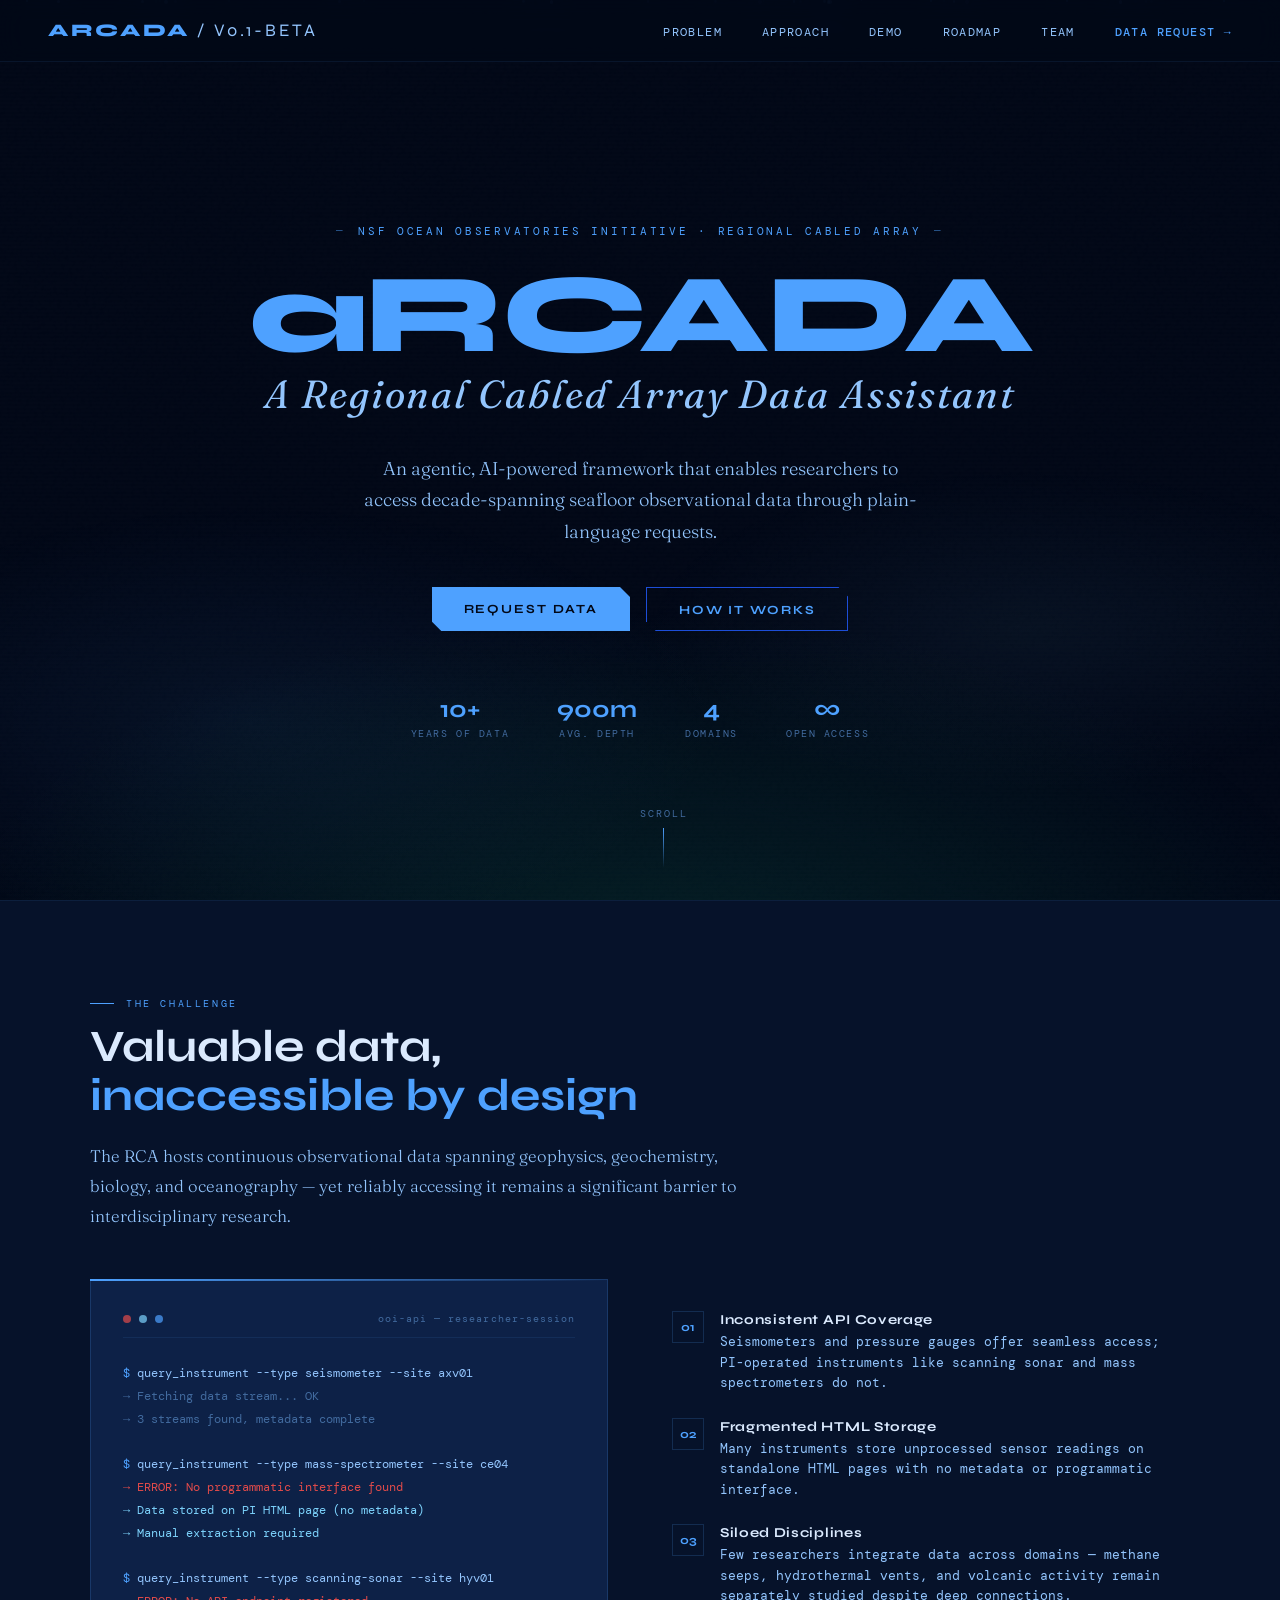
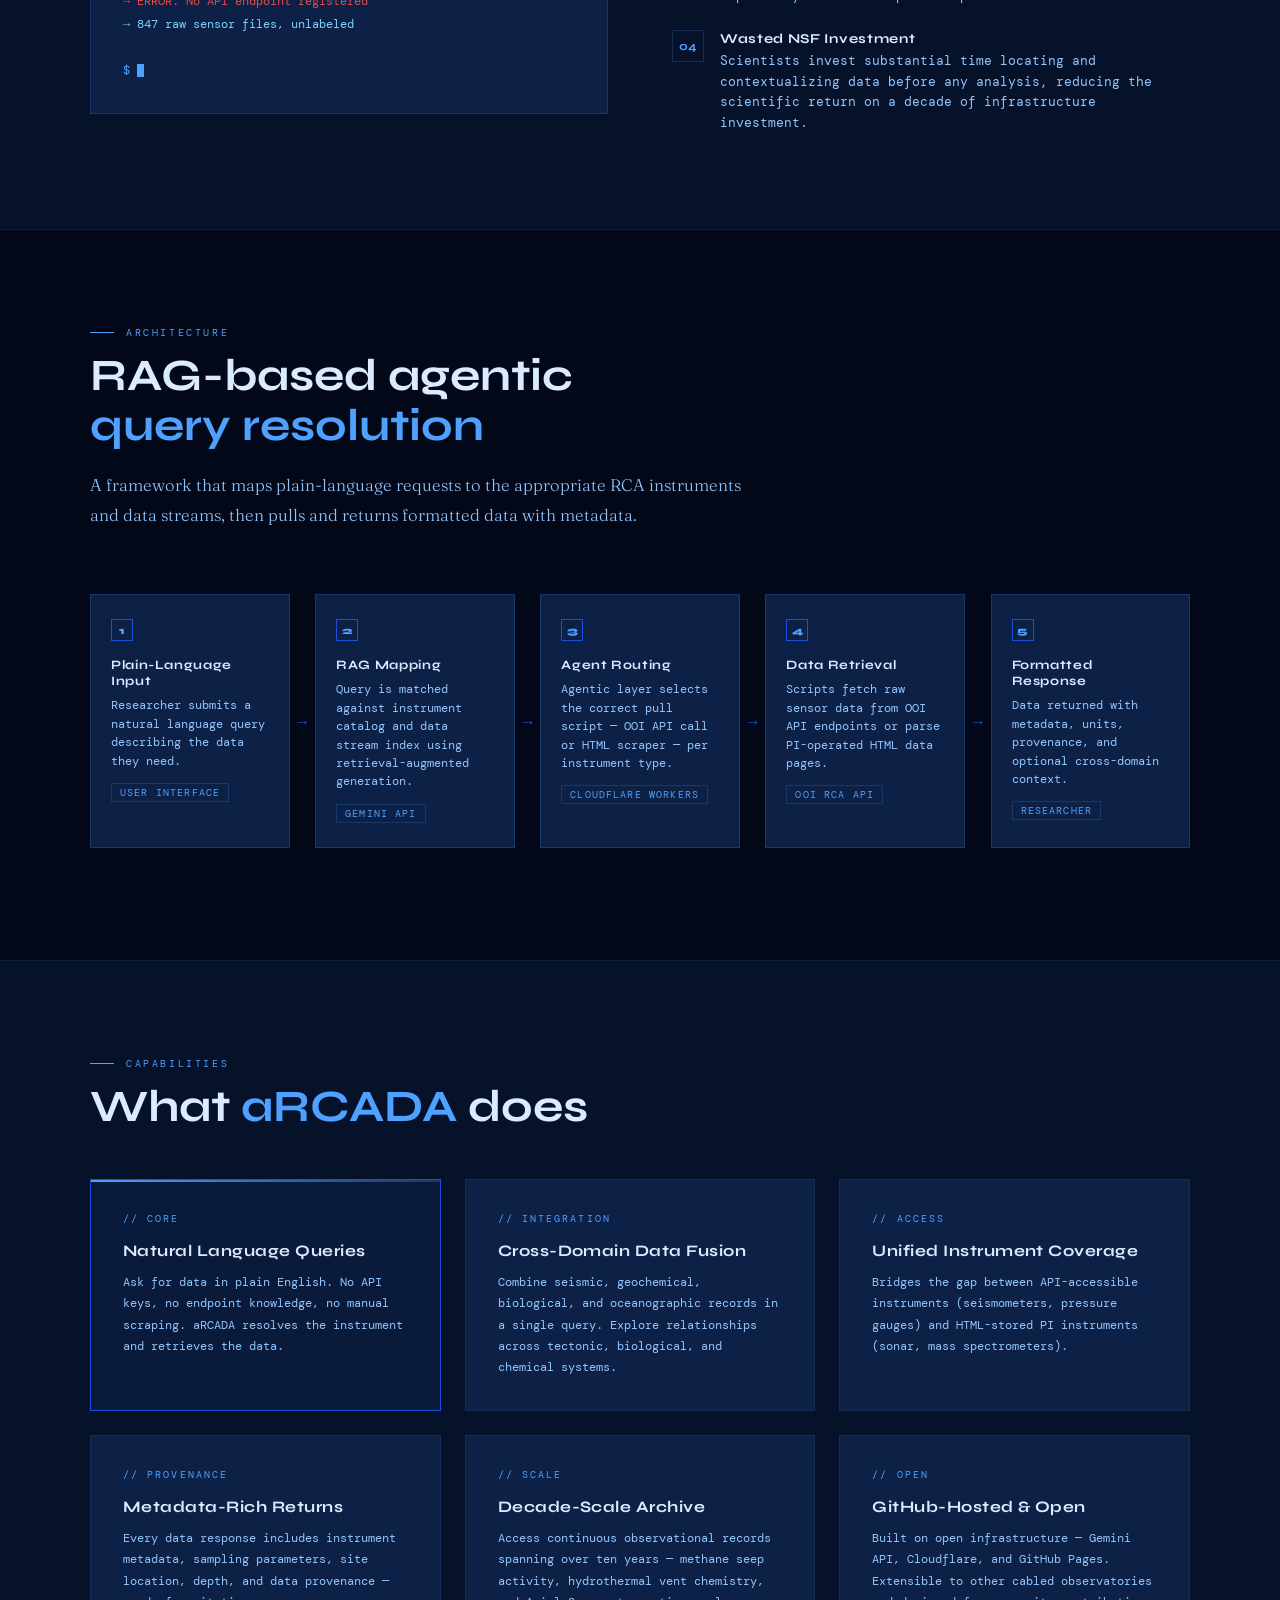
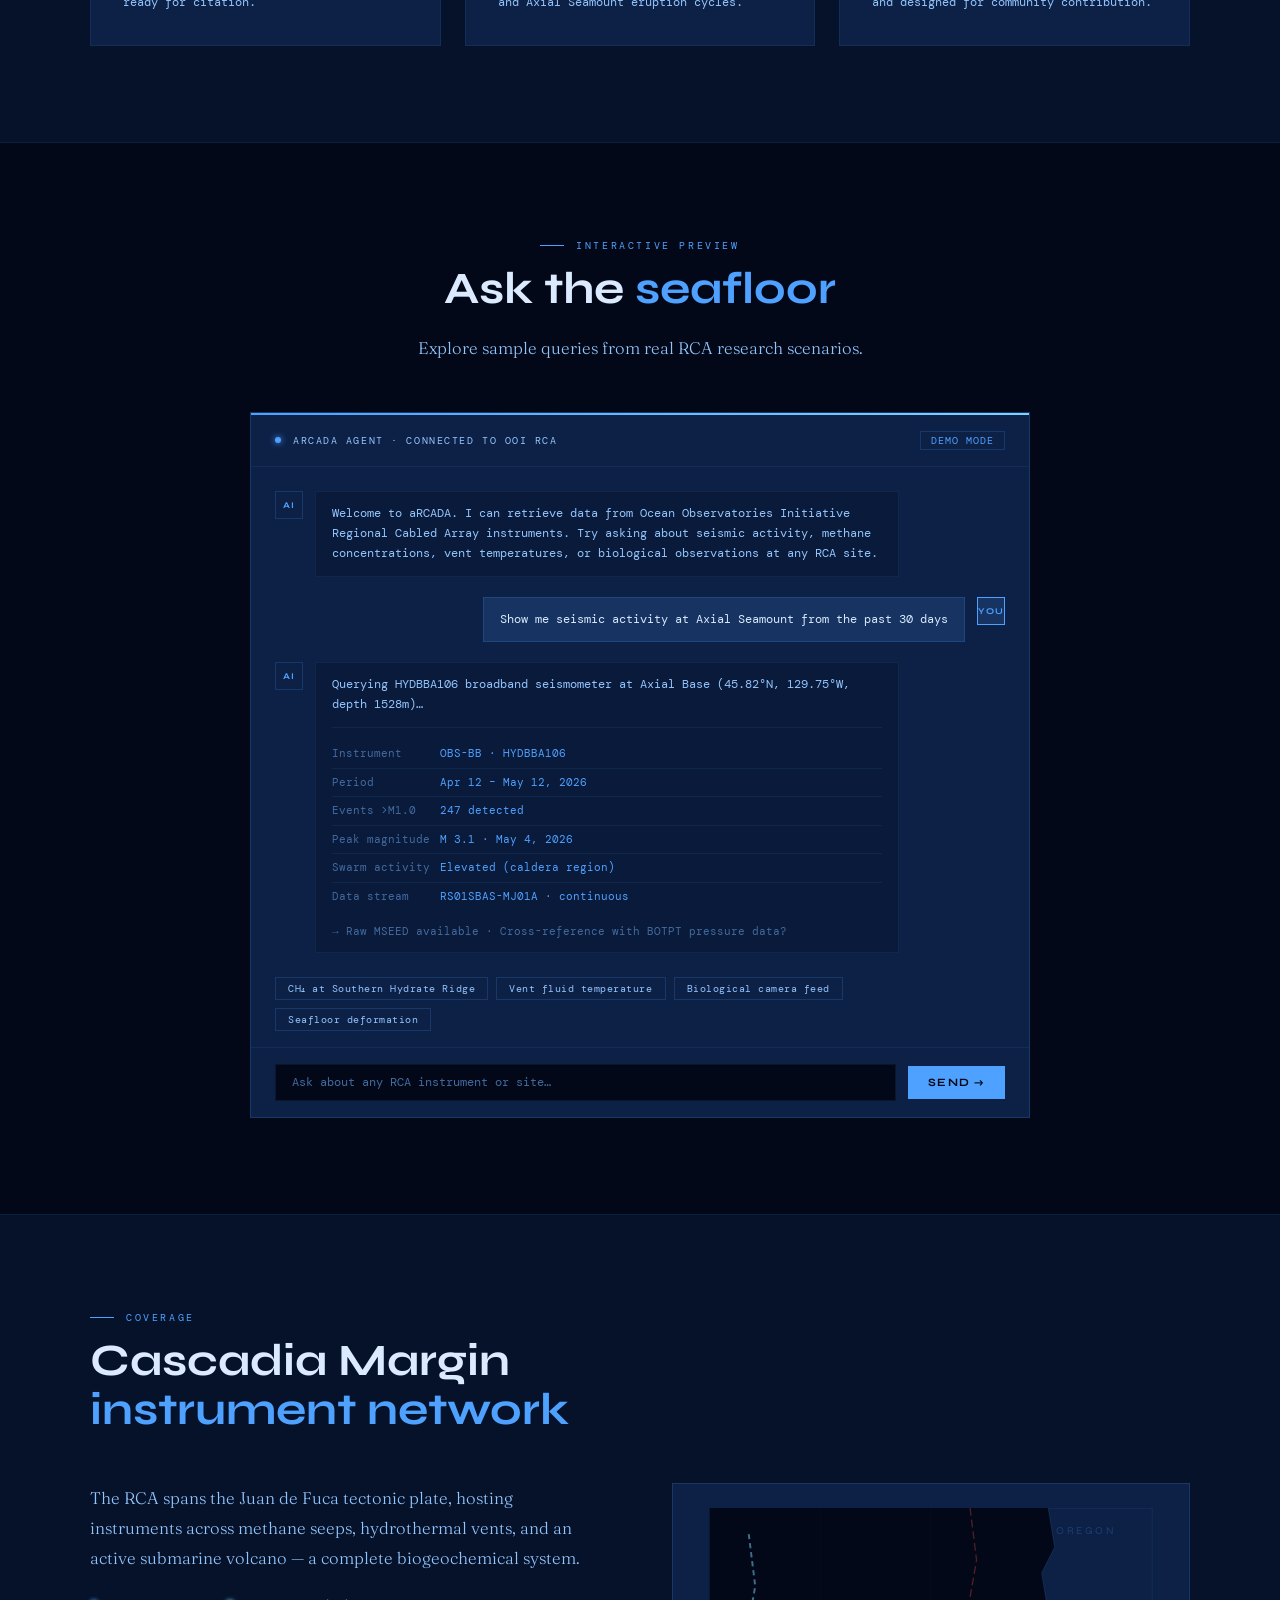
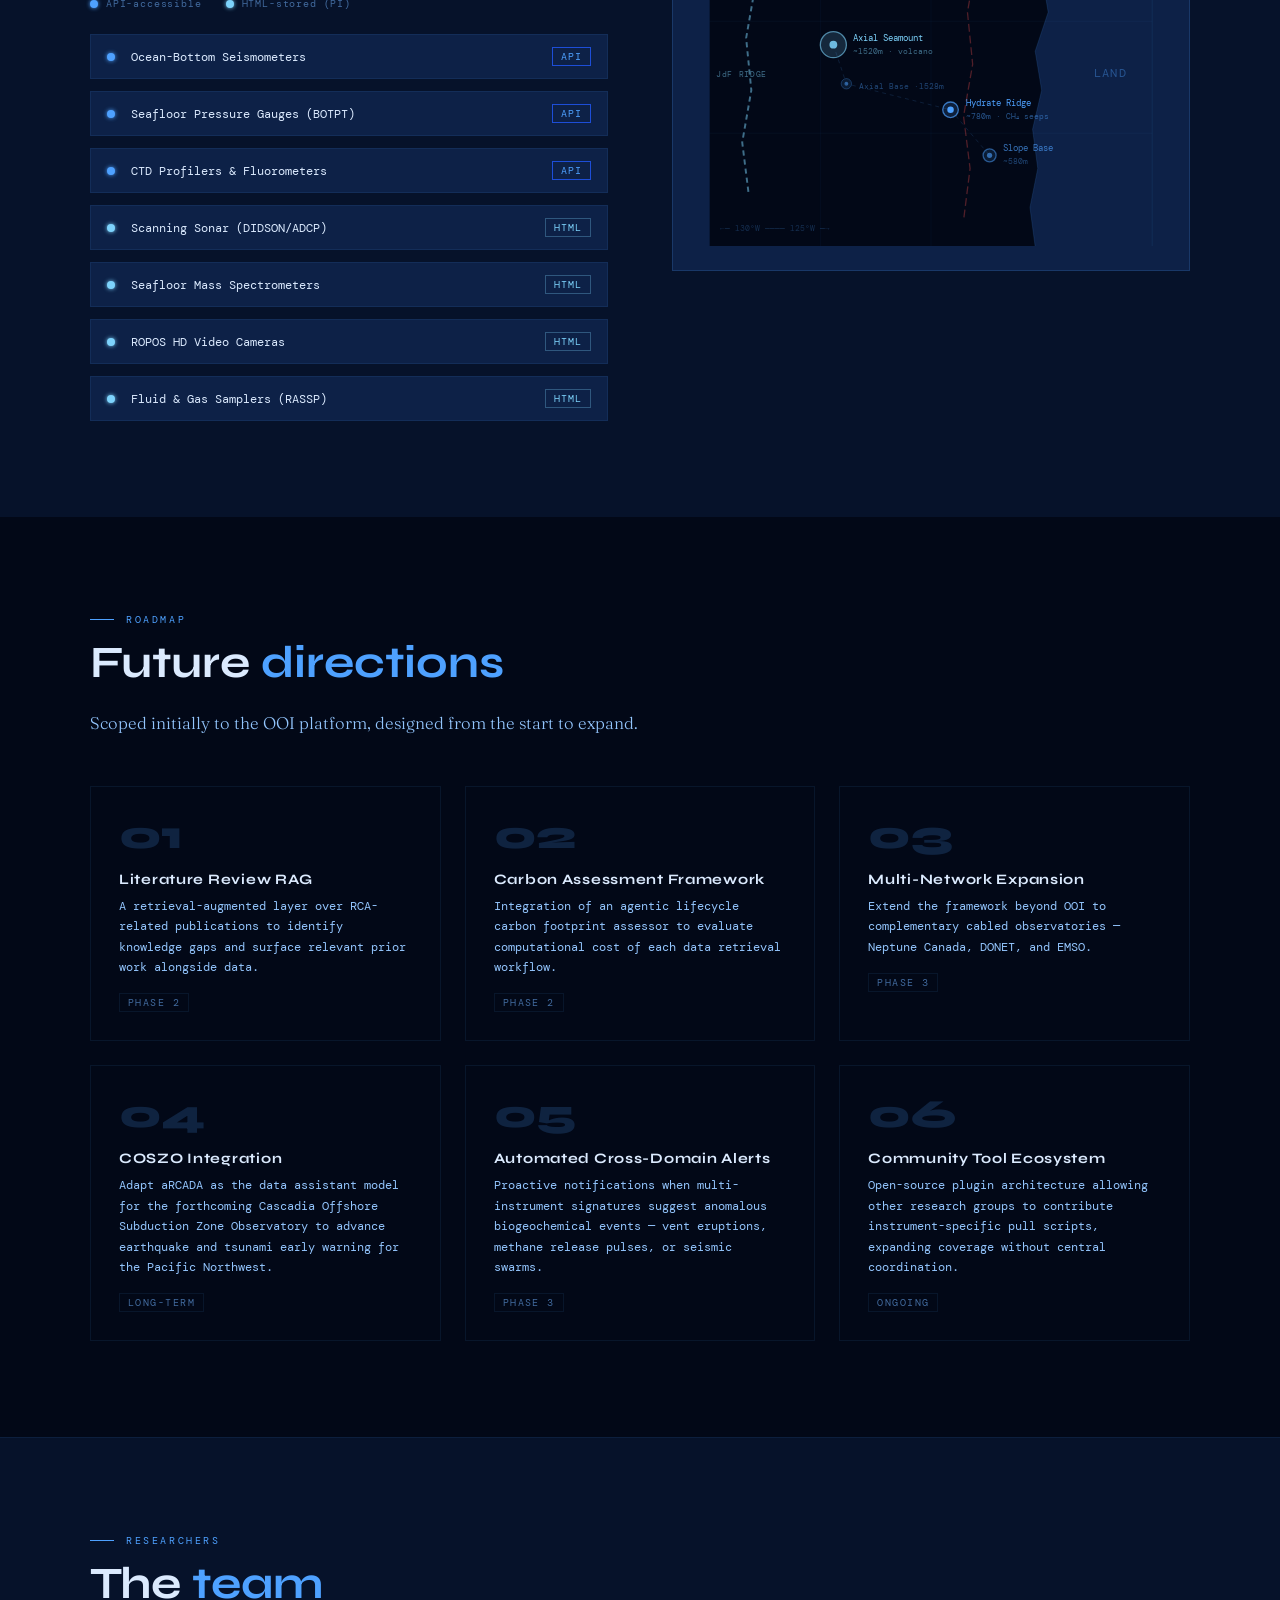
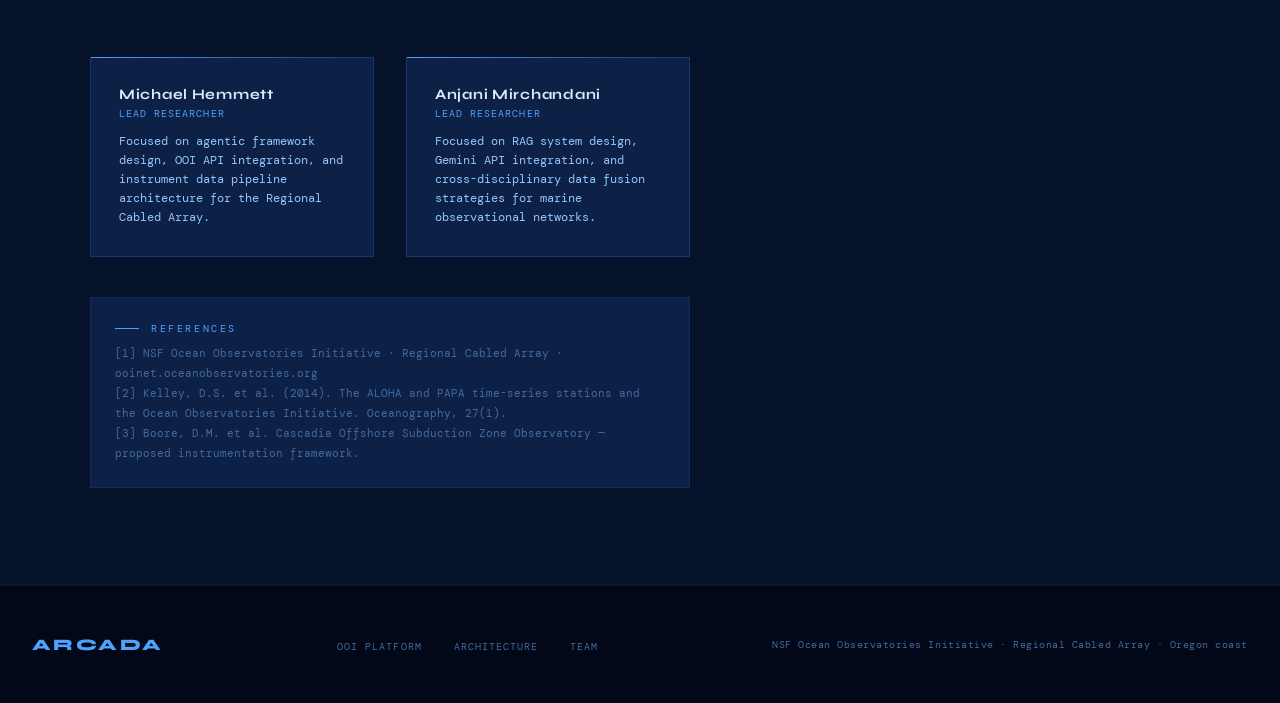
==== index.html @ 1492c6b1 "Move frontend files to repo root for GitHub Pages Co-Authored-By: Claude Sonnet 4.6 <noreply@anthrop" ====
<!DOCTYPE html>
<html lang="en">
<head>
<meta charset="UTF-8">
<meta name="viewport" content="width=device-width, initial-scale=1.0">
<title>aRCADA — Regional Cabled Array Data Assistant</title>
<link rel="preconnect" href="https://fonts.googleapis.com">
<link rel="preconnect" href="https://fonts.gstatic.com" crossorigin>
<link href="https://fonts.googleapis.com/css2?family=Syne:wght@400;700;800&family=DM+Mono:ital,wght@0,300;0,400;1,300&family=Fraunces:ital,opsz,wght@0,9..144,300;0,9..144,400;1,9..144,300&display=swap" rel="stylesheet">
<style>
  :root {
    --bg: #020817;
    --bg2: #06122a;
    --bg3: #0a1a3a;
    --surface: #0d2147;
    --surface2: #123061;
    --teal: #4ea1ff;
    --teal-dim: #1d4ed8;
    --teal-glow: rgba(78,161,255,0.14);
    --teal-glow2: rgba(78,161,255,0.07);
    --amber: #7dd3fc;
    --amber-dim: rgba(125,211,252,0.16);
    --text: #dbeafe;
    --text2: #93c5fd;
    --text3: #426b9f;
    --border: rgba(78,161,255,0.18);
    --border2: rgba(78,161,255,0.09);
    --red: #E24B4A;
  }

  *, *::before, *::after { box-sizing: border-box; margin: 0; padding: 0; }

  html { scroll-behavior: smooth; }

  body {
    background: var(--bg);
    color: var(--text);
    font-family: 'DM Mono', monospace;
    overflow-x: hidden;
    cursor: default;
  }

  /* ── NOISE OVERLAY ── */
  body::before {
    content: '';
    position: fixed;
    inset: 0;
    background-image: url("data:image/svg+xml,%3Csvg viewBox='0 0 256 256' xmlns='http://www.w3.org/2000/svg'%3E%3Cfilter id='noise'%3E%3CfeTurbulence type='fractalNoise' baseFrequency='0.9' numOctaves='4' stitchTiles='stitch'/%3E%3C/filter%3E%3Crect width='100%25' height='100%25' filter='url(%23noise)' opacity='0.04'/%3E%3C/svg%3E");
    pointer-events: none;
    z-index: 0;
    opacity: 0.4;
  }

  /* ── SCAN LINES ── */
  body::after {
    content: '';
    position: fixed;
    inset: 0;
    background: repeating-linear-gradient(
      0deg,
      transparent,
      transparent 2px,
      rgba(0,0,0,0.03) 2px,
      rgba(0,0,0,0.03) 4px
    );
    pointer-events: none;
    z-index: 0;
  }

  /* ── NAV ── */
  nav {
    position: fixed;
    top: 0; left: 0; right: 0;
    z-index: 100;
    padding: 1.25rem 3rem;
    display: flex;
    align-items: center;
    justify-content: space-between;
    border-bottom: 1px solid var(--border2);
    background: rgba(2,8,23,0.88);
    backdrop-filter: blur(12px);
  }

  .nav-logo {
    font-family: 'Syne', sans-serif;
    font-weight: 800;
    font-size: 1.1rem;
    letter-spacing: 0.15em;
    color: var(--teal);
    text-transform: uppercase;
  }

  .nav-logo span { color: var(--text2); font-weight: 400; }

  .nav-links {
    display: flex;
    gap: 2.5rem;
    list-style: none;
  }

  .nav-links a {
    font-size: 0.72rem;
    letter-spacing: 0.12em;
    text-transform: uppercase;
    color: var(--text2);
    text-decoration: none;
    transition: color 0.2s;
  }

  .nav-links a:hover { color: var(--teal); }

  /* ── HERO ── */
  .hero {
    position: relative;
    min-height: 100vh;
    display: flex;
    flex-direction: column;
    align-items: center;
    justify-content: center;
    padding: 8rem 2rem 4rem;
    text-align: center;
    overflow: hidden;
    z-index: 1;
  }

  .hero-depth {
    position: absolute;
    inset: 0;
    background: 
      radial-gradient(ellipse 80% 60% at 50% 110%, rgba(15,110,86,0.25) 0%, transparent 70%),
      radial-gradient(ellipse 60% 40% at 20% 80%, rgba(78,161,255,0.07) 0%, transparent 60%),
      radial-gradient(ellipse 50% 30% at 80% 70%, rgba(125,211,252,0.05) 0%, transparent 60%);
    pointer-events: none;
  }

  .depth-particles {
    position: absolute;
    inset: 0;
    pointer-events: none;
    overflow: hidden;
  }

  .particle {
    position: absolute;
    border-radius: 50%;
    background: var(--teal);
    opacity: 0;
    animation: drift linear infinite;
  }

  @keyframes drift {
    0% { opacity: 0; transform: translateY(100vh) scale(0); }
    10% { opacity: 0.6; }
    90% { opacity: 0.3; }
    100% { opacity: 0; transform: translateY(-20px) scale(1.5); }
  }

  .hero-eyebrow {
    font-size: 0.68rem;
    letter-spacing: 0.25em;
    text-transform: uppercase;
    color: var(--teal);
    margin-bottom: 1.5rem;
    animation: fadeUp 0.8s ease both;
  }

  .hero-eyebrow::before, .hero-eyebrow::after {
    content: '—';
    margin: 0 0.75rem;
    opacity: 0.5;
  }

  .hero-title {
    font-family: 'Syne', sans-serif;
    font-weight: 800;
    font-size: clamp(3.5rem, 9vw, 7rem);
    line-height: 0.95;
    letter-spacing: -0.02em;
    color: var(--text);
    margin-bottom: 1rem;
    animation: fadeUp 0.8s 0.1s ease both;
  }

  .hero-title .accent { color: var(--teal); }
  .hero-title .sub {
    display: block;
    font-size: 0.35em;
    font-weight: 400;
    font-family: 'Fraunces', serif;
    font-style: italic;
    color: var(--text2);
    letter-spacing: 0.05em;
    margin-top: 0.5rem;
  }

  .hero-desc {
    font-family: 'Fraunces', serif;
    font-weight: 300;
    font-size: 1.15rem;
    line-height: 1.7;
    color: var(--text2);
    max-width: 560px;
    margin: 1.5rem auto 2.5rem;
    animation: fadeUp 0.8s 0.2s ease both;
  }

  .hero-cta {
    display: flex;
    gap: 1rem;
    justify-content: center;
    flex-wrap: wrap;
    animation: fadeUp 0.8s 0.3s ease both;
  }

  .btn-primary {
    padding: 0.85rem 2rem;
    background: var(--teal);
    color: var(--bg);
    border: none;
    font-family: 'Syne', sans-serif;
    font-weight: 700;
    font-size: 0.78rem;
    letter-spacing: 0.15em;
    text-transform: uppercase;
    cursor: pointer;
    text-decoration: none;
    transition: all 0.2s;
    clip-path: polygon(0 0, calc(100% - 10px) 0, 100% 10px, 100% 100%, 10px 100%, 0 calc(100% - 10px));
  }

  .btn-primary:hover {
    background: #fff;
    transform: translateY(-2px);
    box-shadow: 0 8px 30px rgba(78,161,255,0.34);
  }

  .btn-secondary {
    padding: 0.85rem 2rem;
    background: transparent;
    color: var(--teal);
    border: 1px solid var(--teal-dim);
    font-family: 'Syne', sans-serif;
    font-weight: 700;
    font-size: 0.78rem;
    letter-spacing: 0.15em;
    text-transform: uppercase;
    cursor: pointer;
    text-decoration: none;
    transition: all 0.2s;
    clip-path: polygon(0 0, calc(100% - 10px) 0, 100% 10px, 100% 100%, 10px 100%, 0 calc(100% - 10px));
  }

  .btn-secondary:hover {
    background: var(--teal-glow);
    transform: translateY(-2px);
  }

  .hero-meta {
    margin-top: 4rem;
    display: flex;
    gap: 3rem;
    justify-content: center;
    flex-wrap: wrap;
    animation: fadeUp 0.8s 0.4s ease both;
  }

  .hero-meta-item {
    text-align: center;
  }

  .hero-meta-num {
    font-family: 'Syne', sans-serif;
    font-weight: 700;
    font-size: 1.5rem;
    color: var(--teal);
    display: block;
  }

  .hero-meta-label {
    font-size: 0.65rem;
    letter-spacing: 0.15em;
    text-transform: uppercase;
    color: var(--text3);
    display: block;
    margin-top: 0.2rem;
  }

  .hero-scroll {
    position: absolute;
    bottom: 2rem;
    left: 50%;
    transform: translateX(-50%);
    display: flex;
    flex-direction: column;
    align-items: center;
    gap: 0.5rem;
    animation: fadeUp 0.8s 0.6s ease both;
  }

  .hero-scroll span {
    font-size: 0.6rem;
    letter-spacing: 0.2em;
    text-transform: uppercase;
    color: var(--text3);
  }

  .scroll-line {
    width: 1px;
    height: 40px;
    background: linear-gradient(to bottom, var(--teal), transparent);
    animation: scrollPulse 2s ease-in-out infinite;
  }

  @keyframes scrollPulse {
    0%, 100% { opacity: 0.3; transform: scaleY(1); }
    50% { opacity: 1; transform: scaleY(1.1); }
  }

  /* ── SECTION BASE ── */
  section {
    position: relative;
    z-index: 1;
    padding: 6rem 2rem;
  }

  .container {
    max-width: 1100px;
    margin: 0 auto;
  }

  .section-label {
    font-size: 0.65rem;
    letter-spacing: 0.25em;
    text-transform: uppercase;
    color: var(--teal);
    margin-bottom: 0.75rem;
    display: flex;
    align-items: center;
    gap: 0.75rem;
  }

  .section-label::before {
    content: '';
    display: block;
    width: 24px;
    height: 1px;
    background: var(--teal);
  }

  .section-title {
    font-family: 'Syne', sans-serif;
    font-weight: 700;
    font-size: clamp(1.8rem, 4vw, 2.8rem);
    line-height: 1.1;
    color: var(--text);
    margin-bottom: 1.25rem;
  }

  .section-title .teal { color: var(--teal); }

  .section-body {
    font-family: 'Fraunces', serif;
    font-weight: 300;
    font-size: 1.05rem;
    line-height: 1.8;
    color: var(--text2);
    max-width: 680px;
  }

  /* ── PROBLEM SECTION ── */
  #problem {
    background: var(--bg2);
    border-top: 1px solid var(--border2);
    border-bottom: 1px solid var(--border2);
  }

  .problem-grid {
    display: grid;
    grid-template-columns: 1fr 1fr;
    gap: 4rem;
    align-items: start;
    margin-top: 3rem;
  }

  .problem-visual {
    position: relative;
    padding: 2rem;
    border: 1px solid var(--border);
    background: var(--surface);
  }

  .problem-visual::before {
    content: '';
    position: absolute;
    top: -1px; left: -1px; right: -1px;
    height: 2px;
    background: linear-gradient(90deg, var(--teal), transparent);
  }

  .terminal-header {
    display: flex;
    align-items: center;
    gap: 0.5rem;
    margin-bottom: 1.5rem;
    padding-bottom: 0.75rem;
    border-bottom: 1px solid var(--border2);
  }

  .term-dot {
    width: 8px; height: 8px;
    border-radius: 50%;
  }

  .term-dot:nth-child(1) { background: var(--red); opacity: 0.7; }
  .term-dot:nth-child(2) { background: var(--amber); opacity: 0.7; }
  .term-dot:nth-child(3) { background: var(--teal); opacity: 0.7; }

  .terminal-label {
    font-size: 0.65rem;
    letter-spacing: 0.1em;
    color: var(--text3);
    margin-left: auto;
  }

  .terminal-line {
    font-size: 0.75rem;
    line-height: 1.9;
    color: var(--text2);
  }

  .terminal-line .cmd { color: var(--teal); }
  .terminal-line .err { color: var(--red); }
  .terminal-line .warn { color: var(--amber); }
  .terminal-line .dim { color: var(--text3); }
  .terminal-line .cursor {
    display: inline-block;
    width: 7px; height: 13px;
    background: var(--teal);
    vertical-align: middle;
    animation: blink 1s step-end infinite;
  }

  @keyframes blink { 0%, 100% { opacity: 1; } 50% { opacity: 0; } }

  .problem-points {
    display: flex;
    flex-direction: column;
    gap: 1.5rem;
    margin-top: 2rem;
  }

  .problem-point {
    display: flex;
    gap: 1rem;
    align-items: flex-start;
  }

  .pp-icon {
    width: 32px; height: 32px;
    border: 1px solid var(--border);
    display: flex;
    align-items: center;
    justify-content: center;
    flex-shrink: 0;
    font-size: 0.75rem;
    color: var(--teal);
    font-family: 'Syne', sans-serif;
    font-weight: 700;
  }

  .pp-text strong {
    display: block;
    font-family: 'Syne', sans-serif;
    font-weight: 700;
    font-size: 0.85rem;
    color: var(--text);
    margin-bottom: 0.25rem;
    letter-spacing: 0.05em;
  }

  .pp-text p {
    font-size: 0.8rem;
    color: var(--text2);
    line-height: 1.6;
  }

  /* ── APPROACH SECTION ── */
  #approach {
    padding: 6rem 2rem;
  }

  .approach-header {
    max-width: 680px;
    margin-bottom: 4rem;
  }

  .flow-diagram {
    display: flex;
    align-items: stretch;
    gap: 0;
    overflow-x: auto;
    padding-bottom: 1rem;
  }

  .flow-step {
    flex: 1;
    min-width: 160px;
    background: var(--surface);
    border: 1px solid var(--border);
    padding: 1.5rem 1.25rem;
    position: relative;
    transition: all 0.3s;
  }

  .flow-step:hover {
    background: var(--surface2);
    border-color: var(--teal);
    transform: translateY(-3px);
  }

  .flow-step:hover .flow-num { color: var(--bg); background: var(--teal); }

  .flow-arrow {
    display: flex;
    align-items: center;
    padding: 0 0.5rem;
    color: var(--teal-dim);
    font-size: 1rem;
    flex-shrink: 0;
  }

  .flow-num {
    font-family: 'Syne', sans-serif;
    font-weight: 800;
    font-size: 0.65rem;
    color: var(--teal);
    border: 1px solid var(--teal-dim);
    width: 22px; height: 22px;
    display: flex;
    align-items: center;
    justify-content: center;
    margin-bottom: 1rem;
    transition: all 0.3s;
    letter-spacing: 0;
  }

  .flow-title {
    font-family: 'Syne', sans-serif;
    font-weight: 700;
    font-size: 0.8rem;
    color: var(--text);
    margin-bottom: 0.5rem;
    letter-spacing: 0.05em;
  }

  .flow-desc {
    font-size: 0.72rem;
    color: var(--text2);
    line-height: 1.6;
  }

  .flow-tag {
    display: inline-block;
    margin-top: 0.75rem;
    font-size: 0.6rem;
    letter-spacing: 0.12em;
    text-transform: uppercase;
    color: var(--teal);
    border: 1px solid var(--border);
    padding: 2px 8px;
  }

  /* ── FEATURES ── */
  #features {
    background: var(--bg2);
    border-top: 1px solid var(--border2);
    border-bottom: 1px solid var(--border2);
  }

  .features-grid {
    display: grid;
    grid-template-columns: repeat(3, 1fr);
    gap: 1.5rem;
    margin-top: 3rem;
  }

  .feature-card {
    padding: 2rem;
    border: 1px solid var(--border2);
    background: var(--surface);
    position: relative;
    transition: all 0.3s;
    overflow: hidden;
  }

  .feature-card::after {
    content: '';
    position: absolute;
    inset: 0;
    background: var(--teal-glow2);
    opacity: 0;
    transition: opacity 0.3s;
  }

  .feature-card:hover {
    border-color: var(--border);
    transform: translateY(-2px);
  }

  .feature-card:hover::after { opacity: 1; }

  .feature-card.highlight {
    border-color: var(--teal-dim);
    background: var(--bg3);
  }

  .feature-card.highlight::before {
    content: '';
    position: absolute;
    top: 0; left: 0; right: 0;
    height: 2px;
    background: linear-gradient(90deg, var(--teal), rgba(78,161,255,0.22));
  }

  .feature-icon {
    font-size: 0.65rem;
    letter-spacing: 0.2em;
    text-transform: uppercase;
    color: var(--teal);
    margin-bottom: 1rem;
    font-family: 'DM Mono', monospace;
  }

  .feature-title {
    font-family: 'Syne', sans-serif;
    font-weight: 700;
    font-size: 1rem;
    color: var(--text);
    margin-bottom: 0.75rem;
    letter-spacing: 0.03em;
  }

  .feature-desc {
    font-size: 0.78rem;
    color: var(--text2);
    line-height: 1.7;
  }

  /* ── DEMO / QUERY SECTION ── */
  #demo {
    padding: 6rem 2rem;
  }

  .demo-header {
    text-align: center;
    max-width: 600px;
    margin: 0 auto 3rem;
  }

  .query-interface {
    max-width: 780px;
    margin: 0 auto;
    background: var(--surface);
    border: 1px solid var(--border);
    overflow: hidden;
  }

  .query-interface::before {
    content: '';
    display: block;
    height: 2px;
    background: linear-gradient(90deg, var(--teal), var(--amber), var(--teal));
    background-size: 200% 100%;
    animation: shimmer 3s linear infinite;
  }

  @keyframes shimmer {
    0% { background-position: 0% 0%; }
    100% { background-position: 200% 0%; }
  }

  .query-top {
    padding: 1rem 1.5rem;
    border-bottom: 1px solid var(--border2);
    display: flex;
    align-items: center;
    gap: 0.75rem;
  }

  .query-status {
    width: 6px; height: 6px;
    border-radius: 50%;
    background: var(--teal);
    box-shadow: 0 0 6px var(--teal);
    animation: pulse 2s ease-in-out infinite;
  }

  @keyframes pulse {
    0%, 100% { opacity: 1; }
    50% { opacity: 0.4; }
  }

  .query-status-text {
    font-size: 0.65rem;
    letter-spacing: 0.15em;
    text-transform: uppercase;
    color: var(--text2);
    flex: 1;
  }

  .query-badge {
    font-size: 0.6rem;
    letter-spacing: 0.1em;
    text-transform: uppercase;
    color: var(--teal);
    border: 1px solid var(--border);
    padding: 2px 10px;
  }

  .chat-area {
    padding: 1.5rem;
    display: flex;
    flex-direction: column;
    gap: 1.25rem;
    min-height: 280px;
  }

  .chat-msg {
    display: flex;
    gap: 0.75rem;
    align-items: flex-start;
    animation: fadeUp 0.4s ease both;
  }

  .chat-msg.user { flex-direction: row-reverse; }

  .chat-avatar {
    width: 28px; height: 28px;
    border: 1px solid var(--border);
    display: flex;
    align-items: center;
    justify-content: center;
    font-size: 0.55rem;
    letter-spacing: 0.1em;
    text-transform: uppercase;
    color: var(--teal);
    flex-shrink: 0;
    font-family: 'Syne', sans-serif;
    font-weight: 700;
  }

  .chat-msg.user .chat-avatar {
    background: var(--teal-glow);
    border-color: var(--teal);
    color: var(--teal);
  }

  .chat-bubble {
    background: var(--bg3);
    border: 1px solid var(--border2);
    padding: 0.75rem 1rem;
    font-size: 0.78rem;
    line-height: 1.6;
    color: var(--text2);
    max-width: 80%;
  }

  .chat-msg.user .chat-bubble {
    background: var(--teal-glow);
    border-color: var(--border);
    color: var(--text);
  }

  .chat-bubble .data-row {
    display: flex;
    align-items: center;
    gap: 0.5rem;
    padding: 0.3rem 0;
    border-bottom: 1px solid var(--border2);
    font-size: 0.7rem;
  }

  .chat-bubble .data-row:last-child { border-bottom: none; }
  .chat-bubble .data-key { color: var(--text3); min-width: 100px; }
  .chat-bubble .data-val { color: var(--teal); }

  .query-input-area {
    padding: 1rem 1.5rem;
    border-top: 1px solid var(--border2);
    display: flex;
    gap: 0.75rem;
    align-items: center;
  }

  .query-examples {
    display: flex;
    gap: 0.5rem;
    flex-wrap: wrap;
    padding: 0 1.5rem 1rem;
  }

  .query-chip {
    font-size: 0.65rem;
    padding: 4px 12px;
    border: 1px solid var(--border);
    color: var(--text2);
    cursor: pointer;
    transition: all 0.2s;
    letter-spacing: 0.05em;
    background: transparent;
    font-family: 'DM Mono', monospace;
  }

  .query-chip:hover {
    border-color: var(--teal);
    color: var(--teal);
    background: var(--teal-glow2);
  }

  .query-input {
    flex: 1;
    background: var(--bg);
    border: 1px solid var(--border2);
    padding: 0.6rem 1rem;
    color: var(--text);
    font-family: 'DM Mono', monospace;
    font-size: 0.78rem;
    outline: none;
    transition: border-color 0.2s;
  }

  .query-input:focus { border-color: var(--teal); }
  .query-input::placeholder { color: var(--text3); }

  .query-send {
    background: var(--teal);
    color: var(--bg);
    border: none;
    padding: 0.6rem 1.25rem;
    font-family: 'Syne', sans-serif;
    font-weight: 700;
    font-size: 0.7rem;
    letter-spacing: 0.1em;
    text-transform: uppercase;
    cursor: pointer;
    transition: all 0.2s;
  }

  .query-send:hover { background: #fff; }

  /* ── SCOPE ── */
  #scope {
    background: var(--bg2);
    border-top: 1px solid var(--border2);
  }

  .scope-split {
    display: grid;
    grid-template-columns: 1fr 1fr;
    gap: 4rem;
    margin-top: 3rem;
    align-items: start;
  }

  .scope-map {
    background: var(--surface);
    border: 1px solid var(--border);
    padding: 1.5rem;
    aspect-ratio: 4/3;
    display: flex;
    align-items: center;
    justify-content: center;
    position: relative;
    overflow: hidden;
  }

  .scope-map svg {
    width: 100%;
    height: 100%;
  }

  .instrument-list {
    display: flex;
    flex-direction: column;
    gap: 0.75rem;
    margin-top: 1.5rem;
  }

  .instrument-item {
    display: flex;
    align-items: center;
    gap: 1rem;
    padding: 0.75rem 1rem;
    border: 1px solid var(--border2);
    background: var(--surface);
    transition: all 0.2s;
  }

  .instrument-item:hover {
    border-color: var(--border);
    background: var(--surface2);
  }

  .inst-dot {
    width: 8px; height: 8px;
    border-radius: 50%;
    flex-shrink: 0;
  }

  .inst-dot.api { background: var(--teal); box-shadow: 0 0 4px var(--teal); }
  .inst-dot.html { background: var(--amber); box-shadow: 0 0 4px var(--amber); }
  .inst-dot.both { background: var(--text3); }

  .inst-name {
    font-size: 0.75rem;
    color: var(--text);
    font-family: 'DM Mono', monospace;
    flex: 1;
  }

  .inst-tag {
    font-size: 0.6rem;
    letter-spacing: 0.1em;
    text-transform: uppercase;
    padding: 2px 8px;
    border: 1px solid var(--border2);
    color: var(--text3);
  }

  .inst-tag.api { color: var(--teal); border-color: var(--teal-dim); }
  .inst-tag.html { color: var(--amber); border-color: rgba(125,211,252,0.3); }

  .legend {
    display: flex;
    gap: 1.5rem;
    margin-top: 1rem;
    flex-wrap: wrap;
  }

  .legend-item {
    display: flex;
    align-items: center;
    gap: 0.5rem;
    font-size: 0.65rem;
    color: var(--text3);
    letter-spacing: 0.08em;
  }

  /* ── FUTURE ── */
  #future {
    padding: 6rem 2rem;
  }

  .future-grid {
    display: grid;
    grid-template-columns: repeat(3, 1fr);
    gap: 1.5rem;
    margin-top: 3rem;
  }

  .future-card {
    padding: 1.75rem;
    border: 1px solid var(--border2);
    position: relative;
    transition: all 0.3s;
  }

  .future-card:hover {
    border-color: var(--border);
    background: var(--surface);
    transform: translateY(-2px);
  }

  .future-num {
    font-family: 'Syne', sans-serif;
    font-weight: 800;
    font-size: 2.5rem;
    color: var(--border);
    line-height: 1;
    margin-bottom: 1rem;
    letter-spacing: -0.02em;
    transition: color 0.3s;
  }

  .future-card:hover .future-num { color: var(--teal-dim); }

  .future-title {
    font-family: 'Syne', sans-serif;
    font-weight: 700;
    font-size: 0.9rem;
    color: var(--text);
    margin-bottom: 0.5rem;
    letter-spacing: 0.05em;
  }

  .future-desc {
    font-size: 0.75rem;
    color: var(--text2);
    line-height: 1.7;
  }

  .future-phase {
    display: inline-block;
    margin-top: 1rem;
    font-size: 0.6rem;
    letter-spacing: 0.15em;
    text-transform: uppercase;
    color: var(--text3);
    border: 1px solid var(--border2);
    padding: 2px 8px;
  }

  /* ── TEAM ── */
  #team {
    background: var(--bg2);
    border-top: 1px solid var(--border2);
    border-bottom: 1px solid var(--border2);
  }

  .team-grid {
    display: grid;
    grid-template-columns: 1fr 1fr;
    gap: 2rem;
    margin-top: 3rem;
    max-width: 600px;
  }

  .team-card {
    padding: 1.75rem;
    border: 1px solid var(--border);
    background: var(--surface);
    position: relative;
  }

  .team-card::before {
    content: '';
    position: absolute;
    top: -1px; left: 0; right: 0;
    height: 1px;
    background: linear-gradient(90deg, var(--teal), transparent);
  }

  .team-name {
    font-family: 'Syne', sans-serif;
    font-weight: 700;
    font-size: 0.9rem;
    color: var(--text);
    margin-bottom: 0.25rem;
    letter-spacing: 0.05em;
  }

  .team-role {
    font-size: 0.65rem;
    letter-spacing: 0.1em;
    text-transform: uppercase;
    color: var(--teal);
    margin-bottom: 0.75rem;
  }

  .team-bio {
    font-size: 0.75rem;
    color: var(--text2);
    line-height: 1.6;
  }

  /* ── FOOTER ── */
  footer {
    position: relative;
    z-index: 1;
    padding: 3rem 2rem;
    border-top: 1px solid var(--border2);
    display: flex;
    align-items: center;
    justify-content: space-between;
    flex-wrap: gap;
  }

  .footer-logo {
    font-family: 'Syne', sans-serif;
    font-weight: 800;
    font-size: 1rem;
    letter-spacing: 0.15em;
    color: var(--teal);
    text-transform: uppercase;
  }

  .footer-links {
    display: flex;
    gap: 2rem;
    list-style: none;
  }

  .footer-links a {
    font-size: 0.65rem;
    letter-spacing: 0.1em;
    text-transform: uppercase;
    color: var(--text3);
    text-decoration: none;
    transition: color 0.2s;
  }

  .footer-links a:hover { color: var(--teal); }

  .footer-note {
    font-size: 0.65rem;
    color: var(--text3);
    letter-spacing: 0.05em;
  }

  /* ── UTILS ── */
  @keyframes fadeUp {
    from { opacity: 0; transform: translateY(20px); }
    to   { opacity: 1; transform: translateY(0); }
  }

  .divider {
    height: 1px;
    background: linear-gradient(90deg, transparent, var(--border), transparent);
    margin: 0;
  }

  /* ── RESPONSIVE ── */
  @media (max-width: 768px) {
    nav { padding: 1rem 1.5rem; }
    .nav-links { display: none; }
    .problem-grid, .scope-split, .features-grid, .future-grid, .team-grid {
      grid-template-columns: 1fr;
    }
    .flow-diagram { flex-direction: column; }
    .flow-arrow { transform: rotate(90deg); }
    footer { flex-direction: column; gap: 1.5rem; text-align: center; }
  }
</style>
</head>
<body>

<!-- PARTICLES -->
<div class="depth-particles" id="particles"></div>

<!-- NAV -->
<nav>
  <div class="nav-logo">aRCADA <span>/ v0.1-beta</span></div>
  <ul class="nav-links">
    <li><a href="#problem">Problem</a></li>
    <li><a href="#approach">Approach</a></li>
    <li><a href="#demo">Demo</a></li>
    <li><a href="#future">Roadmap</a></li>
    <li><a href="#team">Team</a></li>
    <li><a href="chat/index.html" style="color:var(--teal);font-weight:500;">Data Request →</a></li>
  </ul>
</nav>

<!-- HERO -->
<section class="hero" id="home">
  <div class="hero-depth"></div>

  <div class="hero-eyebrow">NSF Ocean Observatories Initiative · Regional Cabled Array</div>

  <h1 class="hero-title">
    <span class="accent">aRCADA</span>
    <span class="sub">A Regional Cabled Array Data Assistant</span>
  </h1>

  <p class="hero-desc">
    An agentic, AI-powered framework that enables researchers to access
    decade-spanning seafloor observational data through plain-language requests.
  </p>

  <div class="hero-cta">
    <a href="chat/index.html" class="btn-primary">Request Data</a>
    <a href="#approach" class="btn-secondary">How It Works</a>
  </div>

  <div class="hero-meta">
    <div class="hero-meta-item">
      <span class="hero-meta-num">10+</span>
      <span class="hero-meta-label">Years of Data</span>
    </div>
    <div class="hero-meta-item">
      <span class="hero-meta-num">900m</span>
      <span class="hero-meta-label">Avg. Depth</span>
    </div>
    <div class="hero-meta-item">
      <span class="hero-meta-num">4</span>
      <span class="hero-meta-label">Domains</span>
    </div>
    <div class="hero-meta-item">
      <span class="hero-meta-num">∞</span>
      <span class="hero-meta-label">Open Access</span>
    </div>
  </div>

  <div class="hero-scroll">
    <span>Scroll</span>
    <div class="scroll-line"></div>
  </div>
</section>

<!-- PROBLEM -->
<section id="problem">
  <div class="container">
    <div class="section-label">The Challenge</div>
    <h2 class="section-title">Valuable data,<br><span class="teal">inaccessible by design</span></h2>
    <p class="section-body">The RCA hosts continuous observational data spanning geophysics, geochemistry, biology, and oceanography — yet reliably accessing it remains a significant barrier to interdisciplinary research.</p>

    <div class="problem-grid">
      <div class="problem-visual">
        <div class="terminal-header">
          <div class="term-dot"></div>
          <div class="term-dot"></div>
          <div class="term-dot"></div>
          <span class="terminal-label">ooi-api — researcher-session</span>
        </div>
        <div class="terminal-line"><span class="cmd">$</span> query_instrument --type seismometer --site axv01</div>
        <div class="terminal-line"><span class="dim">→ Fetching data stream... OK</span></div>
        <div class="terminal-line"><span class="dim">→ 3 streams found, metadata complete</span></div>
        <div class="terminal-line">&nbsp;</div>
        <div class="terminal-line"><span class="cmd">$</span> query_instrument --type mass-spectrometer --site ce04</div>
        <div class="terminal-line"><span class="err">→ ERROR: No programmatic interface found</span></div>
        <div class="terminal-line"><span class="warn">→ Data stored on PI HTML page (no metadata)</span></div>
        <div class="terminal-line"><span class="warn">→ Manual extraction required</span></div>
        <div class="terminal-line">&nbsp;</div>
        <div class="terminal-line"><span class="cmd">$</span> query_instrument --type scanning-sonar --site hyv01</div>
        <div class="terminal-line"><span class="err">→ ERROR: No API endpoint registered</span></div>
        <div class="terminal-line"><span class="warn">→ 847 raw sensor files, unlabeled</span></div>
        <div class="terminal-line">&nbsp;</div>
        <div class="terminal-line"><span class="cmd">$</span> <span class="cursor"></span></div>
      </div>

      <div class="problem-points">
        <div class="problem-point">
          <div class="pp-icon">01</div>
          <div class="pp-text">
            <strong>Inconsistent API Coverage</strong>
            <p>Seismometers and pressure gauges offer seamless access; PI-operated instruments like scanning sonar and mass spectrometers do not.</p>
          </div>
        </div>
        <div class="problem-point">
          <div class="pp-icon">02</div>
          <div class="pp-text">
            <strong>Fragmented HTML Storage</strong>
            <p>Many instruments store unprocessed sensor readings on standalone HTML pages with no metadata or programmatic interface.</p>
          </div>
        </div>
        <div class="problem-point">
          <div class="pp-icon">03</div>
          <div class="pp-text">
            <strong>Siloed Disciplines</strong>
            <p>Few researchers integrate data across domains — methane seeps, hydrothermal vents, and volcanic activity remain separately studied despite deep connections.</p>
          </div>
        </div>
        <div class="problem-point">
          <div class="pp-icon">04</div>
          <div class="pp-text">
            <strong>Wasted NSF Investment</strong>
            <p>Scientists invest substantial time locating and contextualizing data before any analysis, reducing the scientific return on a decade of infrastructure investment.</p>
          </div>
        </div>
      </div>
    </div>
  </div>
</section>

<!-- APPROACH -->
<section id="approach">
  <div class="container">
    <div class="approach-header">
      <div class="section-label">Architecture</div>
      <h2 class="section-title">RAG-based agentic<br><span class="teal">query resolution</span></h2>
      <p class="section-body">A framework that maps plain-language requests to the appropriate RCA instruments and data streams, then pulls and returns formatted data with metadata.</p>
    </div>

    <div class="flow-diagram">
      <div class="flow-step">
        <div class="flow-num">1</div>
        <div class="flow-title">Plain-Language Input</div>
        <div class="flow-desc">Researcher submits a natural language query describing the data they need.</div>
        <div class="flow-tag">User Interface</div>
      </div>
      <div class="flow-arrow">→</div>
      <div class="flow-step">
        <div class="flow-num">2</div>
        <div class="flow-title">RAG Mapping</div>
        <div class="flow-desc">Query is matched against instrument catalog and data stream index using retrieval-augmented generation.</div>
        <div class="flow-tag">Gemini API</div>
      </div>
      <div class="flow-arrow">→</div>
      <div class="flow-step">
        <div class="flow-num">3</div>
        <div class="flow-title">Agent Routing</div>
        <div class="flow-desc">Agentic layer selects the correct pull script — OOI API call or HTML scraper — per instrument type.</div>
        <div class="flow-tag">Cloudflare Workers</div>
      </div>
      <div class="flow-arrow">→</div>
      <div class="flow-step">
        <div class="flow-num">4</div>
        <div class="flow-title">Data Retrieval</div>
        <div class="flow-desc">Scripts fetch raw sensor data from OOI API endpoints or parse PI-operated HTML data pages.</div>
        <div class="flow-tag">OOI RCA API</div>
      </div>
      <div class="flow-arrow">→</div>
      <div class="flow-step">
        <div class="flow-num">5</div>
        <div class="flow-title">Formatted Response</div>
        <div class="flow-desc">Data returned with metadata, units, provenance, and optional cross-domain context.</div>
        <div class="flow-tag">Researcher</div>
      </div>
    </div>
  </div>
</section>

<!-- FEATURES -->
<section id="features">
  <div class="container">
    <div class="section-label">Capabilities</div>
    <h2 class="section-title">What <span class="teal">aRCADA</span> does</h2>

    <div class="features-grid">
      <div class="feature-card highlight">
        <div class="feature-icon">// core</div>
        <div class="feature-title">Natural Language Queries</div>
        <div class="feature-desc">Ask for data in plain English. No API keys, no endpoint knowledge, no manual scraping. aRCADA resolves the instrument and retrieves the data.</div>
      </div>
      <div class="feature-card">
        <div class="feature-icon">// integration</div>
        <div class="feature-title">Cross-Domain Data Fusion</div>
        <div class="feature-desc">Combine seismic, geochemical, biological, and oceanographic records in a single query. Explore relationships across tectonic, biological, and chemical systems.</div>
      </div>
      <div class="feature-card">
        <div class="feature-icon">// access</div>
        <div class="feature-title">Unified Instrument Coverage</div>
        <div class="feature-desc">Bridges the gap between API-accessible instruments (seismometers, pressure gauges) and HTML-stored PI instruments (sonar, mass spectrometers).</div>
      </div>
      <div class="feature-card">
        <div class="feature-icon">// provenance</div>
        <div class="feature-title">Metadata-Rich Returns</div>
        <div class="feature-desc">Every data response includes instrument metadata, sampling parameters, site location, depth, and data provenance — ready for citation.</div>
      </div>
      <div class="feature-card">
        <div class="feature-icon">// scale</div>
        <div class="feature-title">Decade-Scale Archive</div>
        <div class="feature-desc">Access continuous observational records spanning over ten years — methane seep activity, hydrothermal vent chemistry, and Axial Seamount eruption cycles.</div>
      </div>
      <div class="feature-card">
        <div class="feature-icon">// open</div>
        <div class="feature-title">GitHub-Hosted & Open</div>
        <div class="feature-desc">Built on open infrastructure — Gemini API, Cloudflare, and GitHub Pages. Extensible to other cabled observatories and designed for community contribution.</div>
      </div>
    </div>
  </div>
</section>

<!-- DEMO -->
<section id="demo">
  <div class="container">
    <div class="demo-header">
      <div class="section-label" style="justify-content:center">Interactive Preview</div>
      <h2 class="section-title" style="text-align:center">Ask the <span class="teal">seafloor</span></h2>
      <p class="section-body" style="margin:0 auto; text-align:center">Explore sample queries from real RCA research scenarios.</p>
    </div>

    <div class="query-interface">
      <div class="query-top">
        <div class="query-status"></div>
        <span class="query-status-text">aRCADA Agent · Connected to OOI RCA</span>
        <span class="query-badge">Demo Mode</span>
      </div>

      <div class="chat-area" id="chatArea">
        <div class="chat-msg">
          <div class="chat-avatar">AI</div>
          <div class="chat-bubble">
            Welcome to aRCADA. I can retrieve data from Ocean Observatories Initiative Regional Cabled Array instruments. Try asking about seismic activity, methane concentrations, vent temperatures, or biological observations at any RCA site.
          </div>
        </div>
        <div class="chat-msg user">
          <div class="chat-avatar">You</div>
          <div class="chat-bubble">
            Show me seismic activity at Axial Seamount from the past 30 days
          </div>
        </div>
        <div class="chat-msg">
          <div class="chat-avatar">AI</div>
          <div class="chat-bubble">
            Querying HYDBBA106 broadband seismometer at Axial Base (45.82°N, 129.75°W, depth 1528m)…
            <div style="margin-top:0.75rem; border-top: 1px solid var(--border2); padding-top:0.75rem;">
              <div class="data-row"><span class="data-key">Instrument</span><span class="data-val">OBS-BB · HYDBBA106</span></div>
              <div class="data-row"><span class="data-key">Period</span><span class="data-val">Apr 12 – May 12, 2026</span></div>
              <div class="data-row"><span class="data-key">Events &gt;M1.0</span><span class="data-val">247 detected</span></div>
              <div class="data-row"><span class="data-key">Peak magnitude</span><span class="data-val">M 3.1 · May 4, 2026</span></div>
              <div class="data-row"><span class="data-key">Swarm activity</span><span class="data-val">Elevated (caldera region)</span></div>
              <div class="data-row"><span class="data-key">Data stream</span><span class="data-val">RS01SBAS-MJ01A · continuous</span></div>
            </div>
            <div style="margin-top:0.75rem; font-size:0.68rem; color:var(--text3);">→ Raw MSEED available · Cross-reference with BOTPT pressure data?</div>
          </div>
        </div>
      </div>

      <div class="query-examples">
        <button class="query-chip" onclick="demoQuery(this, 'methane')">CH₄ at Southern Hydrate Ridge</button>
        <button class="query-chip" onclick="demoQuery(this, 'temp')">Vent fluid temperature</button>
        <button class="query-chip" onclick="demoQuery(this, 'bio')">Biological camera feed</button>
        <button class="query-chip" onclick="demoQuery(this, 'tilt')">Seafloor deformation</button>
      </div>

      <div class="query-input-area">
        <input class="query-input" type="text" id="queryInput" placeholder="Ask about any RCA instrument or site…" />
        <button class="query-send" onclick="sendQuery()">Send →</button>
      </div>
    </div>
  </div>
</section>

<!-- SCOPE -->
<section id="scope">
  <div class="container">
    <div class="section-label">Coverage</div>
    <h2 class="section-title">Cascadia Margin<br><span class="teal">instrument network</span></h2>

    <div class="scope-split">
      <div>
        <p class="section-body" style="margin-bottom:1.5rem;">The RCA spans the Juan de Fuca tectonic plate, hosting instruments across methane seeps, hydrothermal vents, and an active submarine volcano — a complete biogeochemical system.</p>

        <div class="legend">
          <div class="legend-item"><div class="inst-dot api" style="width:8px;height:8px;border-radius:50%;flex-shrink:0"></div> API-accessible</div>
          <div class="legend-item"><div class="inst-dot html" style="width:8px;height:8px;border-radius:50%;flex-shrink:0"></div> HTML-stored (PI)</div>
        </div>

        <div class="instrument-list">
          <div class="instrument-item">
            <div class="inst-dot api"></div>
            <span class="inst-name">Ocean-Bottom Seismometers</span>
            <span class="inst-tag api">API</span>
          </div>
          <div class="instrument-item">
            <div class="inst-dot api"></div>
            <span class="inst-name">Seafloor Pressure Gauges (BOTPT)</span>
            <span class="inst-tag api">API</span>
          </div>
          <div class="instrument-item">
            <div class="inst-dot api"></div>
            <span class="inst-name">CTD Profilers & Fluorometers</span>
            <span class="inst-tag api">API</span>
          </div>
          <div class="instrument-item">
            <div class="inst-dot html"></div>
            <span class="inst-name">Scanning Sonar (DIDSON/ADCP)</span>
            <span class="inst-tag html">HTML</span>
          </div>
          <div class="instrument-item">
            <div class="inst-dot html"></div>
            <span class="inst-name">Seafloor Mass Spectrometers</span>
            <span class="inst-tag html">HTML</span>
          </div>
          <div class="instrument-item">
            <div class="inst-dot html"></div>
            <span class="inst-name">ROPOS HD Video Cameras</span>
            <span class="inst-tag html">HTML</span>
          </div>
          <div class="instrument-item">
            <div class="inst-dot html"></div>
            <span class="inst-name">Fluid & Gas Samplers (RASSP)</span>
            <span class="inst-tag html">HTML</span>
          </div>
        </div>
      </div>

      <div class="scope-map">
        <!-- Simplified Cascadia margin SVG map -->
        <svg viewBox="0 0 340 260" xmlns="http://www.w3.org/2000/svg">
          <!-- Ocean background -->
          <rect width="340" height="260" fill="#020817"/>

          <!-- Coastline rough shape (Oregon/Washington coast) -->
          <path d="M 260 0 L 265 30 L 255 50 L 260 80 L 250 110 L 255 140 L 248 170 L 252 200 L 246 230 L 250 260 L 340 260 L 340 0 Z"
            fill="#0d2147" stroke="rgba(78,161,255,0.22)" stroke-width="0.5"/>

          <!-- Land label -->
          <text x="295" y="130" font-family="'DM Mono',monospace" font-size="9" fill="rgba(78,161,255,0.4)" letter-spacing="1">LAND</text>

          <!-- Juan de Fuca Ridge (simplified) -->
          <path d="M 30 20 L 35 60 L 28 100 L 32 140 L 25 180 L 30 220"
            stroke="rgba(125,211,252,0.5)" stroke-width="1.5" fill="none" stroke-dasharray="4,3"/>
          <text x="5" y="130" font-family="'DM Mono',monospace" font-size="6" fill="rgba(125,211,252,0.5)" letter-spacing="0.5">JdF RIDGE</text>

          <!-- Cascadia Subduction Zone -->
          <path d="M 200 0 L 205 40 L 198 80 L 202 120 L 195 160 L 200 200 L 195 240"
            stroke="rgba(226,75,74,0.35)" stroke-width="1" fill="none" stroke-dasharray="6,3"/>

          <!-- Grid lines (depth contours) -->
          <line x1="0" y1="87" x2="340" y2="87" stroke="rgba(78,161,255,0.07)" stroke-width="0.5"/>
          <line x1="0" y1="173" x2="340" y2="173" stroke="rgba(78,161,255,0.07)" stroke-width="0.5"/>
          <line x1="85" y1="0" x2="85" y2="260" stroke="rgba(78,161,255,0.07)" stroke-width="0.5"/>
          <line x1="170" y1="0" x2="170" y2="260" stroke="rgba(78,161,255,0.07)" stroke-width="0.5"/>

          <!-- Axial Seamount -->
          <circle cx="95" cy="105" r="10" fill="rgba(125,211,252,0.16)" stroke="rgba(125,211,252,0.6)" stroke-width="1"/>
          <circle cx="95" cy="105" r="3" fill="rgba(125,211,252,0.85)"/>
          <text x="110" y="102" font-family="'DM Mono',monospace" font-size="7" fill="#7dd3fc">Axial Seamount</text>
          <text x="110" y="112" font-family="'DM Mono',monospace" font-size="6" fill="rgba(125,211,252,0.5)">~1520m · volcano</text>

          <!-- Southern Hydrate Ridge -->
          <circle cx="185" cy="155" r="6" fill="rgba(78,161,255,0.16)" stroke="rgba(78,161,255,0.7)" stroke-width="1"/>
          <circle cx="185" cy="155" r="2.5" fill="var(--teal)"/>
          <text x="197" y="152" font-family="'DM Mono',monospace" font-size="7" fill="#4ea1ff">Hydrate Ridge</text>
          <text x="197" y="162" font-family="'DM Mono',monospace" font-size="6" fill="rgba(78,161,255,0.5)">~780m · CH₄ seeps</text>

          <!-- Slope Base -->
          <circle cx="215" cy="190" r="5" fill="rgba(78,161,255,0.12)" stroke="rgba(78,161,255,0.5)" stroke-width="1"/>
          <circle cx="215" cy="190" r="2" fill="rgba(78,161,255,0.6)"/>
          <text x="225" y="187" font-family="'DM Mono',monospace" font-size="7" fill="rgba(78,161,255,0.7)">Slope Base</text>
          <text x="225" y="197" font-family="'DM Mono',monospace" font-size="6" fill="rgba(78,161,255,0.4)">~580m</text>

          <!-- Axial Base (deep) -->
          <circle cx="105" cy="135" r="4" fill="rgba(78,161,255,0.12)" stroke="rgba(78,161,255,0.4)" stroke-width="0.5"/>
          <circle cx="105" cy="135" r="1.5" fill="rgba(78,161,255,0.5)"/>
          <text x="115" y="139" font-family="'DM Mono',monospace" font-size="6" fill="rgba(78,161,255,0.4)">Axial Base ·1528m</text>

          <!-- Cable lines -->
          <path d="M 95 105 L 105 135 L 185 155 L 215 190" stroke="rgba(78,161,255,0.22)" stroke-width="0.5" fill="none" stroke-dasharray="3,3"/>

          <!-- Oregon coast label -->
          <text x="266" y="20" font-family="'Syne',sans-serif" font-size="8" fill="rgba(78,161,255,0.24)" letter-spacing="2">OREGON</text>

          <!-- Depth indicator -->
          <text x="8" y="248" font-family="'DM Mono',monospace" font-size="6" fill="rgba(78,161,255,0.24)">←— 130°W ———— 125°W —→</text>
        </svg>
      </div>
    </div>
  </div>
</section>

<!-- FUTURE -->
<section id="future">
  <div class="container">
    <div class="section-label">Roadmap</div>
    <h2 class="section-title">Future <span class="teal">directions</span></h2>
    <p class="section-body" style="margin-bottom:0">Scoped initially to the OOI platform, designed from the start to expand.</p>

    <div class="future-grid">
      <div class="future-card">
        <div class="future-num">01</div>
        <div class="future-title">Literature Review RAG</div>
        <div class="future-desc">A retrieval-augmented layer over RCA-related publications to identify knowledge gaps and surface relevant prior work alongside data.</div>
        <div class="future-phase">Phase 2</div>
      </div>
      <div class="future-card">
        <div class="future-num">02</div>
        <div class="future-title">Carbon Assessment Framework</div>
        <div class="future-desc">Integration of an agentic lifecycle carbon footprint assessor to evaluate computational cost of each data retrieval workflow.</div>
        <div class="future-phase">Phase 2</div>
      </div>
      <div class="future-card">
        <div class="future-num">03</div>
        <div class="future-title">Multi-Network Expansion</div>
        <div class="future-desc">Extend the framework beyond OOI to complementary cabled observatories — Neptune Canada, DONET, and EMSO.</div>
        <div class="future-phase">Phase 3</div>
      </div>
      <div class="future-card">
        <div class="future-num">04</div>
        <div class="future-title">COSZO Integration</div>
        <div class="future-desc">Adapt aRCADA as the data assistant model for the forthcoming Cascadia Offshore Subduction Zone Observatory to advance earthquake and tsunami early warning for the Pacific Northwest.</div>
        <div class="future-phase">Long-term</div>
      </div>
      <div class="future-card">
        <div class="future-num">05</div>
        <div class="future-title">Automated Cross-Domain Alerts</div>
        <div class="future-desc">Proactive notifications when multi-instrument signatures suggest anomalous biogeochemical events — vent eruptions, methane release pulses, or seismic swarms.</div>
        <div class="future-phase">Phase 3</div>
      </div>
      <div class="future-card">
        <div class="future-num">06</div>
        <div class="future-title">Community Tool Ecosystem</div>
        <div class="future-desc">Open-source plugin architecture allowing other research groups to contribute instrument-specific pull scripts, expanding coverage without central coordination.</div>
        <div class="future-phase">Ongoing</div>
      </div>
    </div>
  </div>
</section>

<!-- TEAM -->
<section id="team">
  <div class="container">
    <div class="section-label">Researchers</div>
    <h2 class="section-title">The <span class="teal">team</span></h2>

    <div class="team-grid">
      <div class="team-card">
        <div class="team-name">Michael Hemmett</div>
        <div class="team-role">Lead Researcher</div>
        <div class="team-bio">Focused on agentic framework design, OOI API integration, and instrument data pipeline architecture for the Regional Cabled Array.</div>
      </div>
      <div class="team-card">
        <div class="team-name">Anjani Mirchandani</div>
        <div class="team-role">Lead Researcher</div>
        <div class="team-bio">Focused on RAG system design, Gemini API integration, and cross-disciplinary data fusion strategies for marine observational networks.</div>
      </div>
    </div>

    <div style="margin-top:2.5rem; padding: 1.5rem; border: 1px solid var(--border2); background: var(--surface); max-width:600px;">
      <div class="section-label" style="margin-bottom:0.5rem">References</div>
      <p style="font-size:0.7rem; color:var(--text3); line-height:1.8; font-family:'DM Mono',monospace;">
        [1] NSF Ocean Observatories Initiative · Regional Cabled Array · ooinet.oceanobservatories.org<br>
        [2] Kelley, D.S. et al. (2014). The ALOHA and PAPA time-series stations and the Ocean Observatories Initiative. Oceanography, 27(1).<br>
        [3] Boore, D.M. et al. Cascadia Offshore Subduction Zone Observatory — proposed instrumentation framework.
      </p>
    </div>
  </div>
</section>

<!-- FOOTER -->
<footer>
  <div class="footer-logo">aRCADA</div>
  <ul class="footer-links">
    <li><a href="https://ooinet.oceanobservatories.org" target="_blank">OOI Platform</a></li>
    <li><a href="#approach">Architecture</a></li>
    <li><a href="#team">Team</a></li>
  </ul>
  <div class="footer-note">NSF Ocean Observatories Initiative · Regional Cabled Array · Oregon coast</div>
</footer>

<script>
  // Particles
  const container = document.getElementById('particles');
  for (let i = 0; i < 35; i++) {
    const p = document.createElement('div');
    p.className = 'particle';
    const size = Math.random() * 3 + 1;
    p.style.cssText = `
      width: ${size}px;
      height: ${size}px;
      left: ${Math.random() * 100}%;
      animation-duration: ${Math.random() * 15 + 10}s;
      animation-delay: ${Math.random() * 15}s;
      opacity: ${Math.random() * 0.4 + 0.1};
    `;
    container.appendChild(p);
  }

  // Demo queries
  const demoResponses = {
    methane: {
      user: 'What are current CH₄ concentrations at Southern Hydrate Ridge?',
      ai: `Querying mass spectrometer at Hydrate Ridge Summit (CE04OSPS · 44.57°N, 125.15°W, depth 778m)…`,
      data: [
        ['Instrument', 'RASSP-MS · custom PI instrument'],
        ['Timestamp', 'May 12, 2026 · 14:32 UTC'],
        ['CH₄ (dissolved)', '482 nM — elevated'],
        ['CH₄ (bubble flux)', '12.4 mmol/m²/day'],
        ['Site status', 'Active seep confirmed'],
        ['Data source', 'PI HTML page · parsed']
      ],
      note: '→ Cross-correlate with seismic data? Bubble events often precede microseismic activity.'
    },
    temp: {
      user: 'Get vent fluid temperatures at ASHES vent field, Axial Seamount',
      ai: `Querying THSPH diffuse vent fluid sampler at ASHES (RS03ASHS · 45.93°N, 130.01°W, depth 1543m)…`,
      data: [
        ['Instrument', 'THSPH · vent fluid sensor'],
        ['Timestamp', 'May 12, 2026 · 14:30 UTC'],
        ['Vent temp (max)', '314 °C — black smoker'],
        ['Diffuse flow temp', '22–48 °C'],
        ['pH', '4.2 (acidic)'],
        ['H₂S', '8.1 mM']
      ],
      note: '→ Temperature has increased 12°C since March — possible pre-eruptive signal.'
    },
    bio: {
      user: 'Any biological activity near the hydrothermal vents this week?',
      ai: `Querying CAMHD HD camera system at ASHES vent field (RS03ASHS-MJ03B, depth 1543m)…`,
      data: [
        ['Instrument', 'CAMHD · 4K video platform'],
        ['Last observation', 'May 11, 2026 · 09:15 UTC'],
        ['Tubeworm density', 'High — Ridgeia piscesae mats'],
        ['Yeti crab activity', 'Elevated (12 individuals)'],
        ['Shrimp aggregations', 'Present near ASHES diffuse flow'],
        ['Data source', 'PI HTML · frame-extracted']
      ],
      note: '→ Unusual aggregation density — cross-reference with temperature anomaly data?'
    },
    tilt: {
      user: 'Show seafloor deformation data at Axial Seamount caldera',
      ai: `Querying BOTPT bottom pressure tiltmeter at Axial Caldera (RS03CCAL-MJ03F, depth 1528m)…`,
      data: [
        ['Instrument', 'BOTPT · tiltmeter/pressure'],
        ['Timestamp', 'May 12, 2026 · 14:29 UTC'],
        ['Inflation rate', '+2.1 cm/month (ongoing)'],
        ['Cumulative since 2015', '+87 cm recovered'],
        ['Tilt vector', '14°NE · 0.3 μrad/day'],
        ['Eruption threshold', '~95 cm (est. by Chadwick et al.)']
      ],
      note: '→ Inflation approaching pre-2015 levels. Seismic swarm activity also elevated.'
    }
  };

  function demoQuery(btn, type) {
    const resp = demoResponses[type];
    if (!resp) return;

    const area = document.getElementById('chatArea');

    const userMsg = document.createElement('div');
    userMsg.className = 'chat-msg user';
    userMsg.style.animationDelay = '0s';
    userMsg.innerHTML = `<div class="chat-avatar">You</div><div class="chat-bubble">${resp.user}</div>`;
    area.appendChild(userMsg);

    setTimeout(() => {
      const aiMsg = document.createElement('div');
      aiMsg.className = 'chat-msg';
      aiMsg.style.animationDelay = '0s';
      const rows = resp.data.map(([k, v]) =>
        `<div class="data-row"><span class="data-key">${k}</span><span class="data-val">${v}</span></div>`
      ).join('');
      aiMsg.innerHTML = `<div class="chat-avatar">AI</div><div class="chat-bubble">${resp.ai}<div style="margin-top:0.75rem;border-top:1px solid var(--border2);padding-top:0.75rem;">${rows}</div><div style="margin-top:0.75rem;font-size:0.68rem;color:var(--text3);">${resp.note}</div></div>`;
      area.appendChild(aiMsg);
      area.scrollTop = area.scrollHeight;
    }, 800);

    area.scrollTop = area.scrollHeight;
  }

  function sendQuery() {
    const input = document.getElementById('queryInput');
    const val = input.value.trim();
    if (!val) return;

    const area = document.getElementById('chatArea');
    const userMsg = document.createElement('div');
    userMsg.className = 'chat-msg user';
    userMsg.innerHTML = `<div class="chat-avatar">You</div><div class="chat-bubble">${val}</div>`;
    area.appendChild(userMsg);
    input.value = '';

    setTimeout(() => {
      const aiMsg = document.createElement('div');
      aiMsg.className = 'chat-msg';
      aiMsg.innerHTML = `<div class="chat-avatar">AI</div><div class="chat-bubble">This is a demo interface. In the live system, aRCADA would map your query to the appropriate RCA instrument using RAG, execute the correct data pull script, and return structured results with metadata. <br><br><span style="color:var(--text3);font-size:0.7rem;">→ Try one of the example queries above to see sample responses.</span></div>`;
      area.appendChild(aiMsg);
      area.scrollTop = area.scrollHeight;
    }, 600);

    area.scrollTop = area.scrollHeight;
  }

  document.getElementById('queryInput').addEventListener('keydown', e => {
    if (e.key === 'Enter') sendQuery();
  });

  // Intersection observer for scroll animations
  const observer = new IntersectionObserver((entries) => {
    entries.forEach(el => {
      if (el.isIntersecting) {
        el.target.style.opacity = '1';
        el.target.style.transform = 'translateY(0)';
      }
    });
  }, { threshold: 0.1 });

  document.querySelectorAll('.feature-card, .future-card, .flow-step, .instrument-item, .team-card').forEach(el => {
    el.style.opacity = '0';
    el.style.transform = 'translateY(16px)';
    el.style.transition = 'opacity 0.5s ease, transform 0.5s ease';
    observer.observe(el);
  });
</script>

</body>
</html>
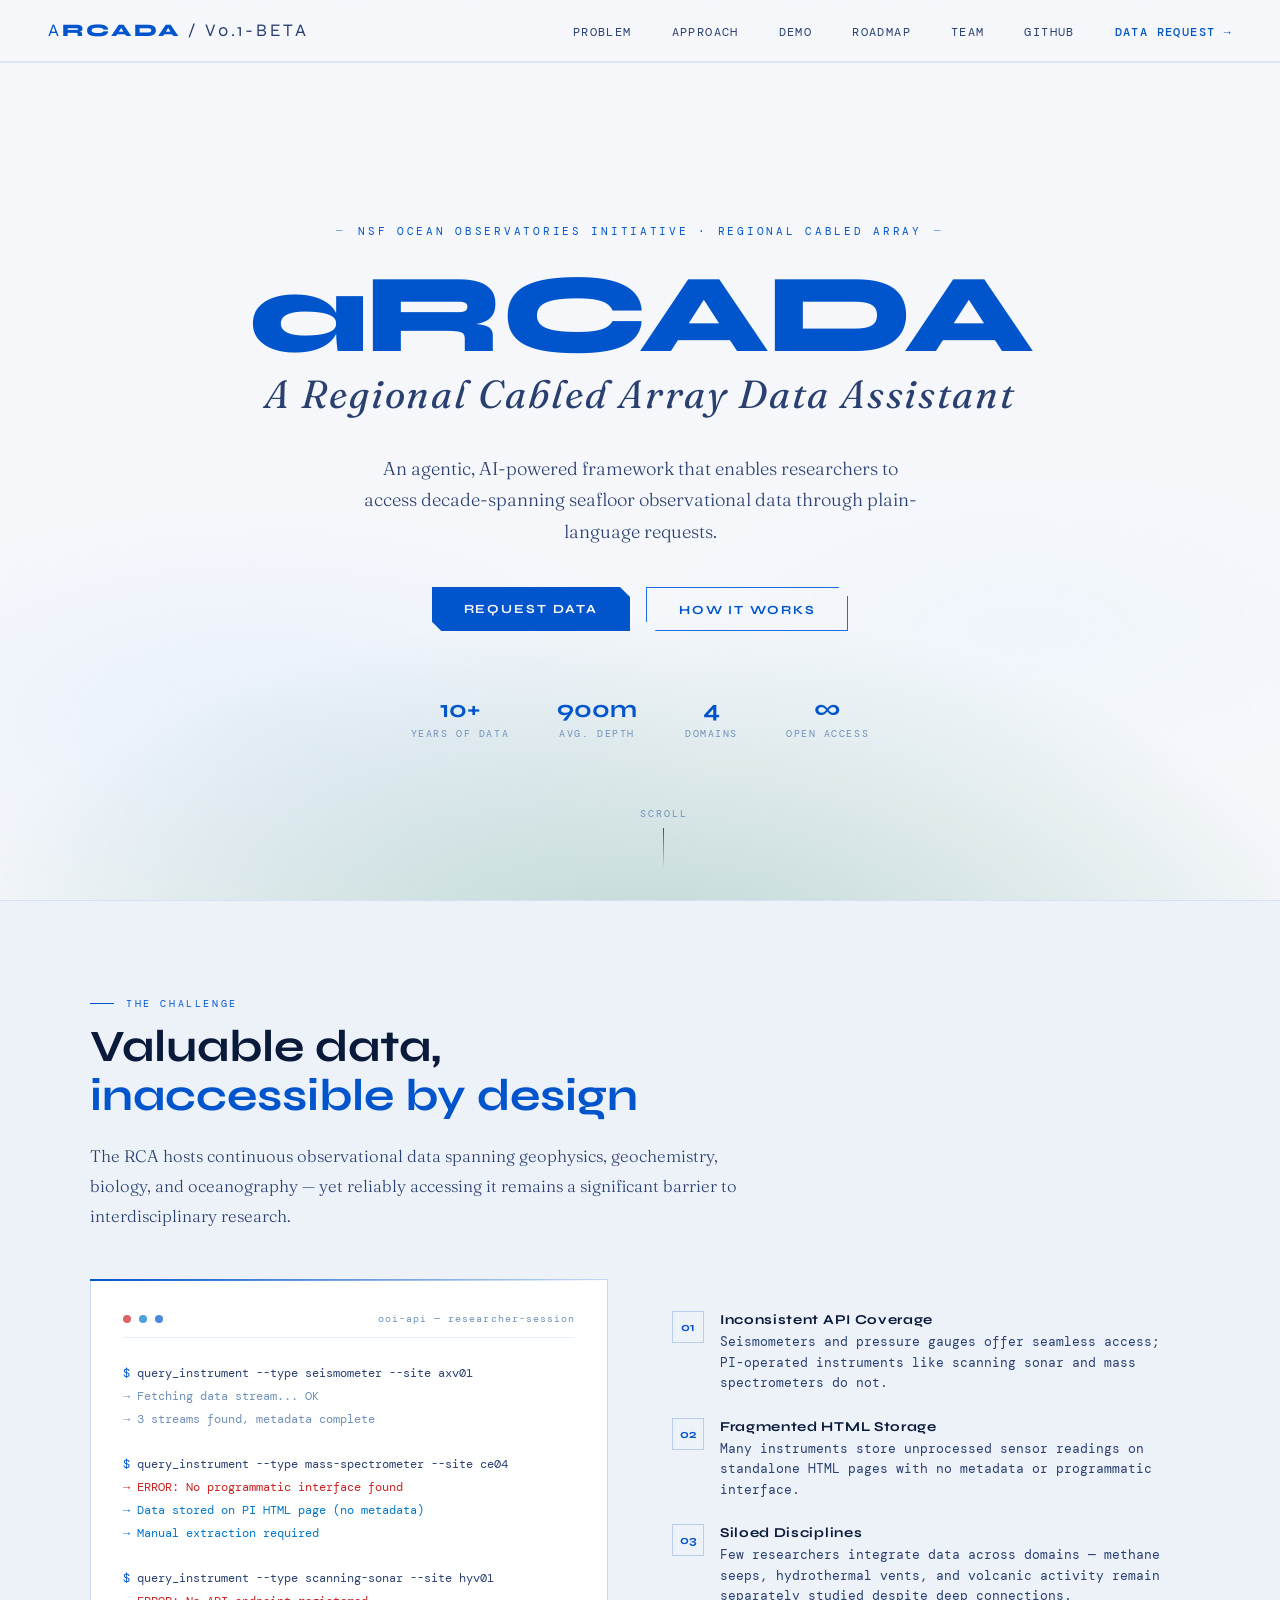
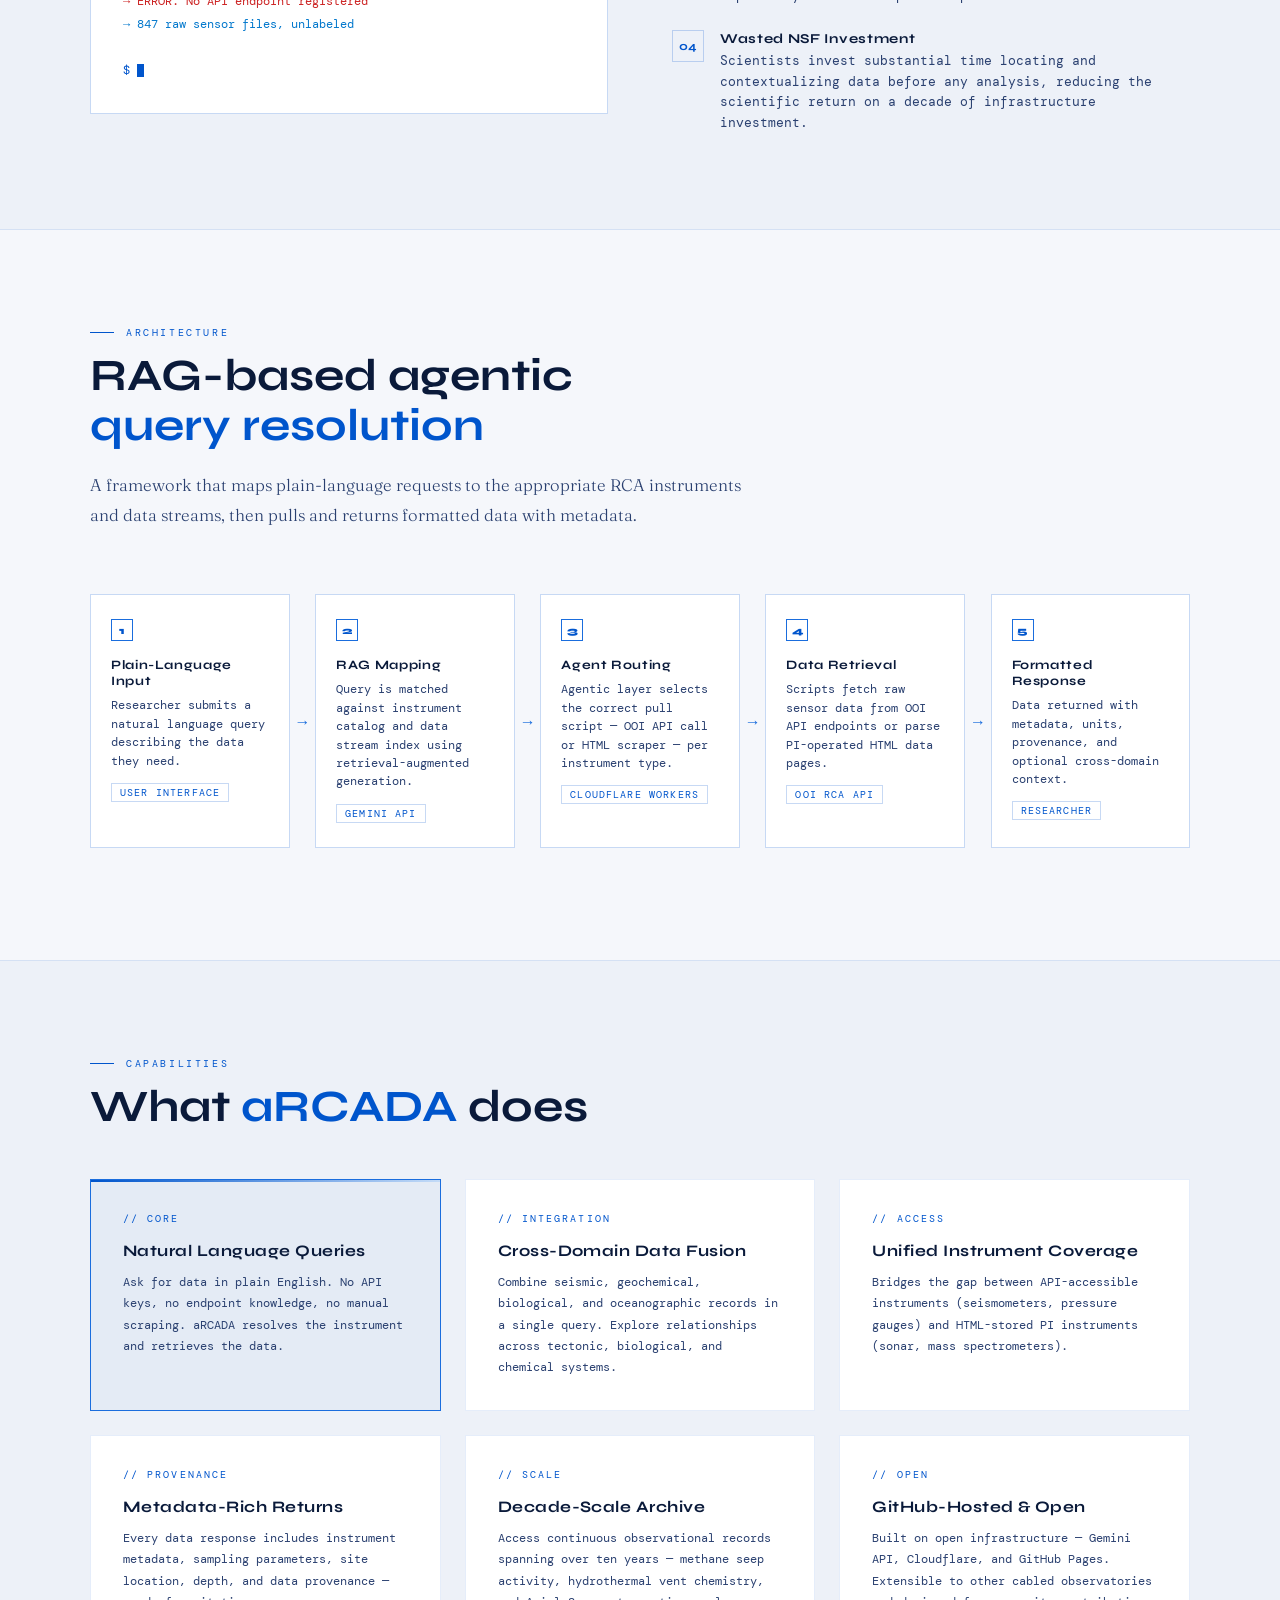
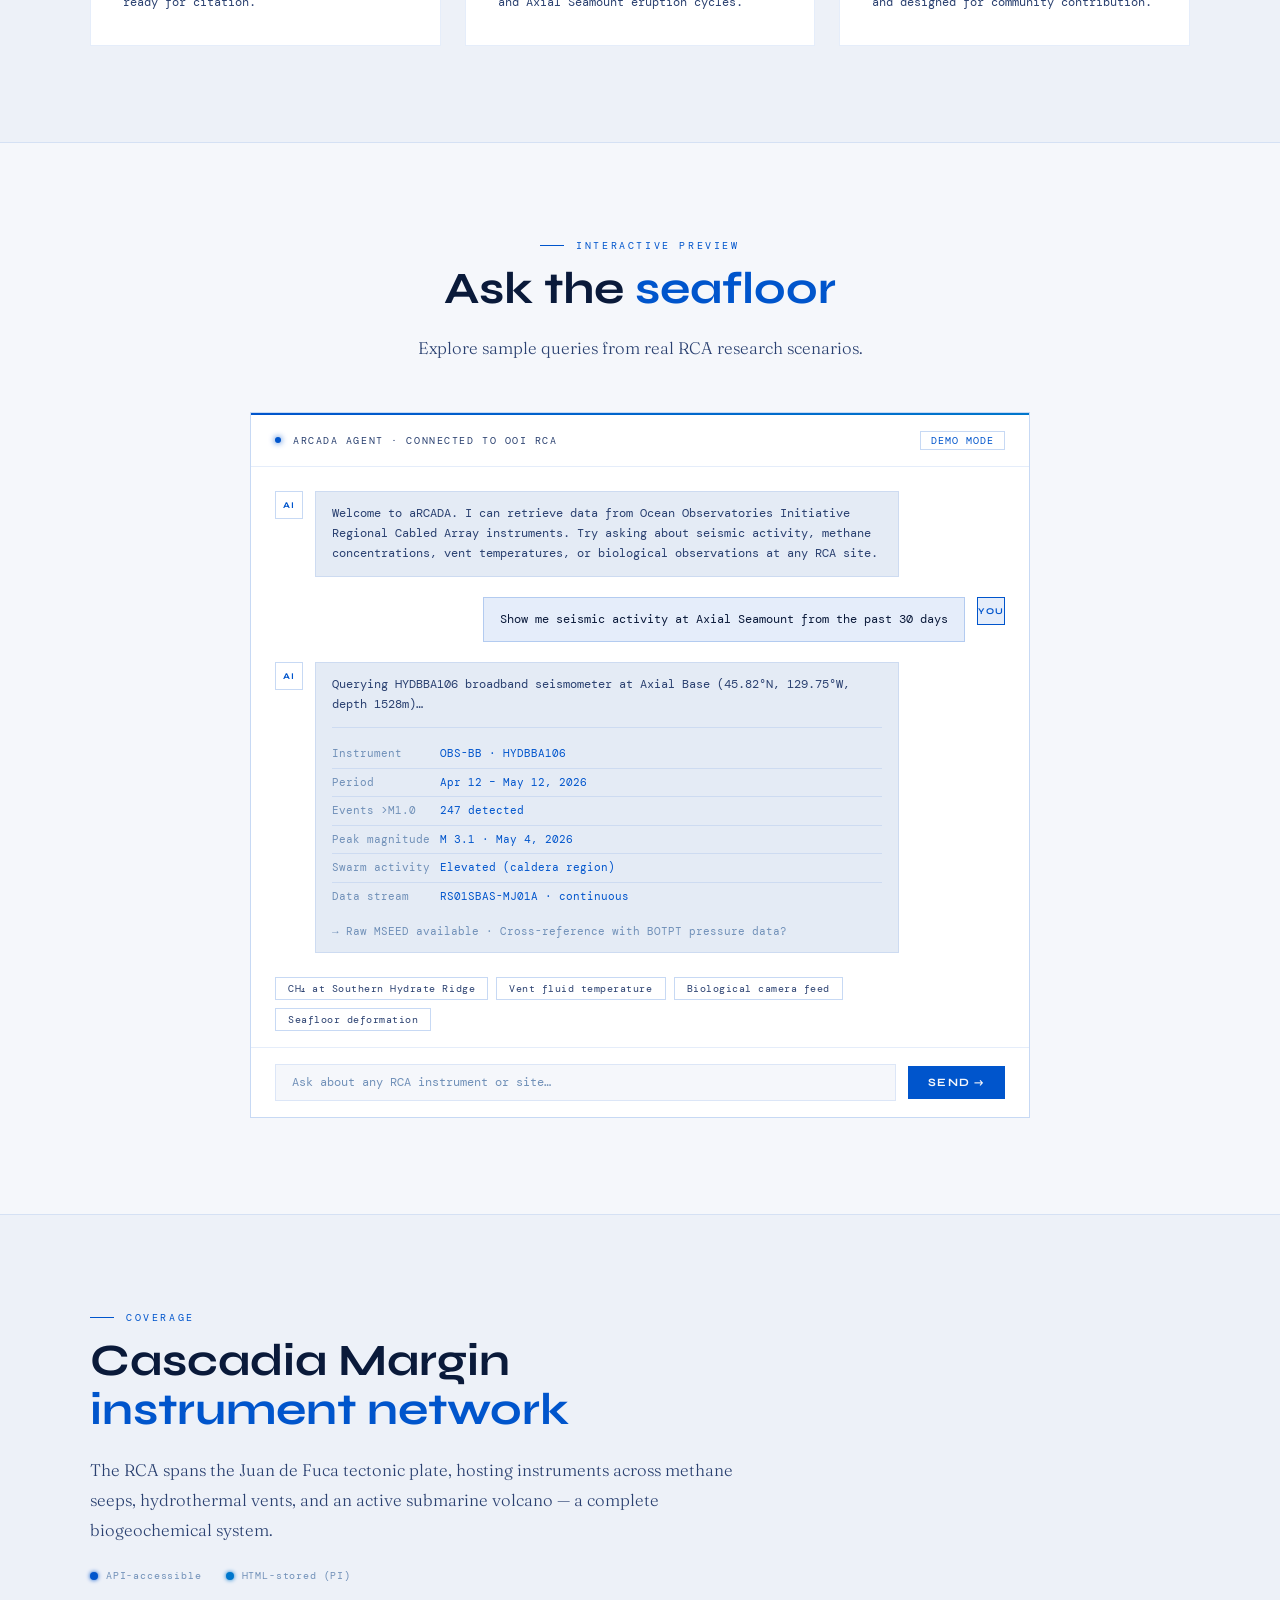
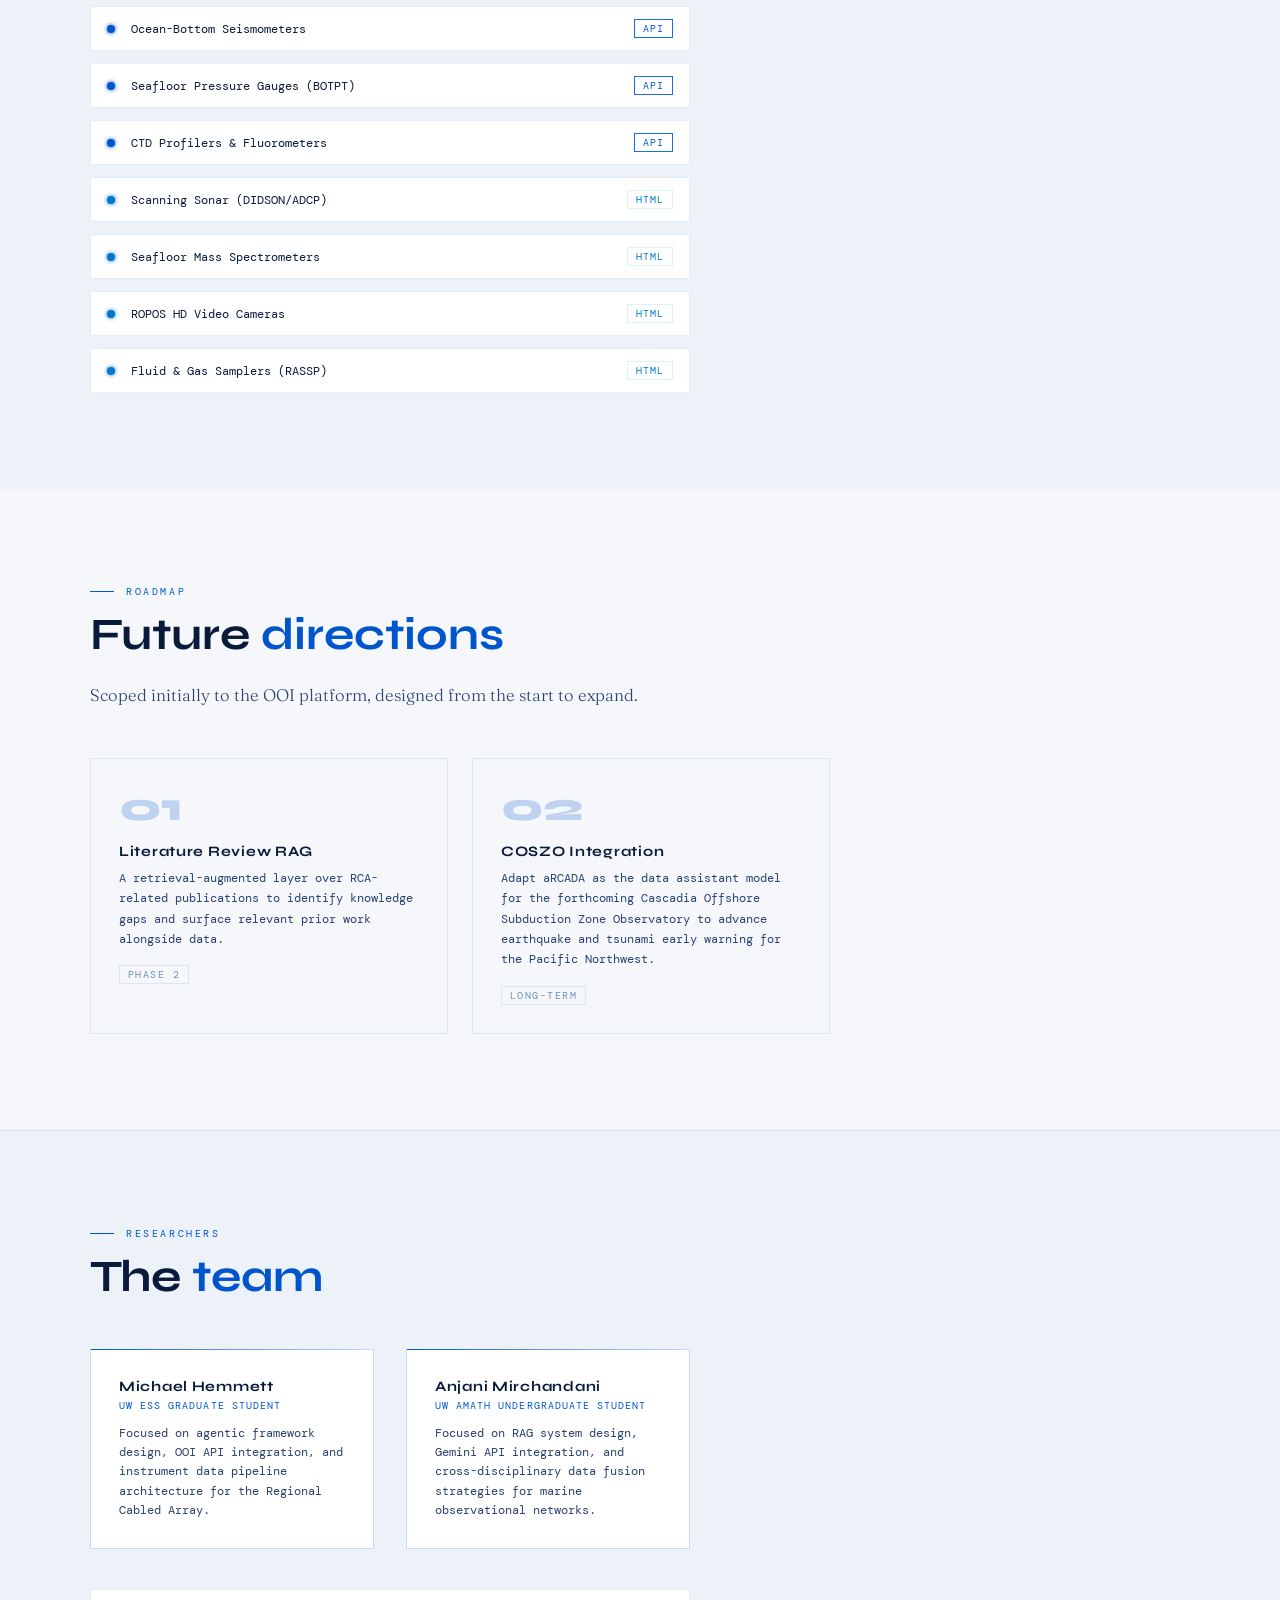
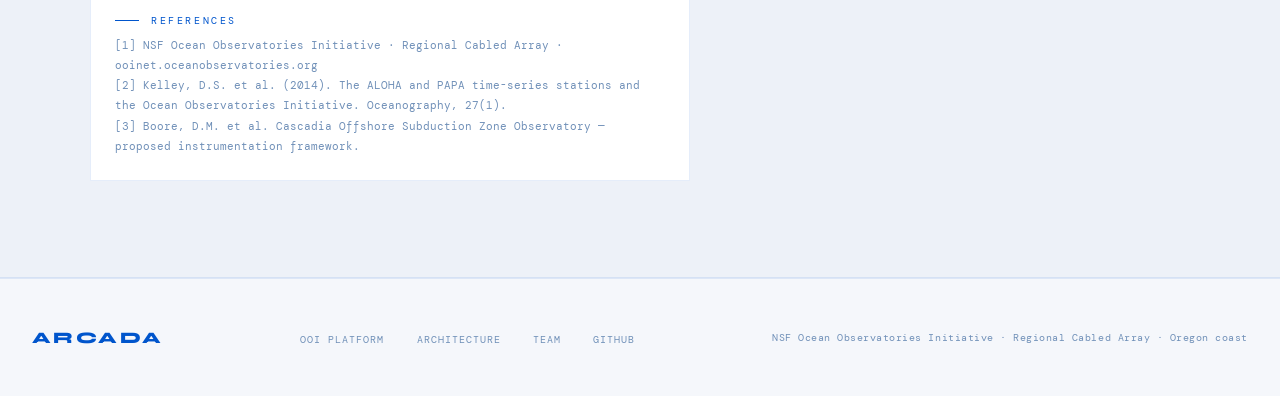
==== commit 3527ee1b: "Redesign to light theme, remove map, condense future plans, fix GitHub links - Light off-white backg" ====
--- a/index.html
+++ b/index.html
@@ -9,23 +9,23 @@
 <link href="https://fonts.googleapis.com/css2?family=Syne:wght@400;700;800&family=DM+Mono:ital,wght@0,300;0,400;1,300&family=Fraunces:ital,opsz,wght@0,9..144,300;0,9..144,400;1,9..144,300&display=swap" rel="stylesheet">
 <style>
   :root {
-    --bg: #020817;
-    --bg2: #06122a;
-    --bg3: #0a1a3a;
-    --surface: #0d2147;
-    --surface2: #123061;
-    --teal: #4ea1ff;
-    --teal-dim: #1d4ed8;
-    --teal-glow: rgba(78,161,255,0.14);
-    --teal-glow2: rgba(78,161,255,0.07);
-    --amber: #7dd3fc;
-    --amber-dim: rgba(125,211,252,0.16);
-    --text: #dbeafe;
-    --text2: #93c5fd;
-    --text3: #426b9f;
-    --border: rgba(78,161,255,0.18);
-    --border2: rgba(78,161,255,0.09);
-    --red: #E24B4A;
+    --bg: #f5f7fb;
+    --bg2: #edf1f8;
+    --bg3: #e4ebf5;
+    --surface: #ffffff;
+    --surface2: #f0f4fb;
+    --teal: #0055cc;
+    --teal-dim: #1a6ddd;
+    --teal-glow: rgba(0,85,204,0.10);
+    --teal-glow2: rgba(0,85,204,0.05);
+    --amber: #0077cc;
+    --amber-dim: rgba(0,119,204,0.16);
+    --text: #0a1a3a;
+    --text2: #2a4070;
+    --text3: #7090b8;
+    --border: rgba(0,85,204,0.22);
+    --border2: rgba(0,85,204,0.10);
+    --red: #cc2222;
   }
 
   *, *::before, *::after { box-sizing: border-box; margin: 0; padding: 0; }
@@ -40,33 +40,6 @@
     cursor: default;
   }
 
-  /* ── NOISE OVERLAY ── */
-  body::before {
-    content: '';
-    position: fixed;
-    inset: 0;
-    background-image: url("data:image/svg+xml,%3Csvg viewBox='0 0 256 256' xmlns='http://www.w3.org/2000/svg'%3E%3Cfilter id='noise'%3E%3CfeTurbulence type='fractalNoise' baseFrequency='0.9' numOctaves='4' stitchTiles='stitch'/%3E%3C/filter%3E%3Crect width='100%25' height='100%25' filter='url(%23noise)' opacity='0.04'/%3E%3C/svg%3E");
-    pointer-events: none;
-    z-index: 0;
-    opacity: 0.4;
-  }
-
-  /* ── SCAN LINES ── */
-  body::after {
-    content: '';
-    position: fixed;
-    inset: 0;
-    background: repeating-linear-gradient(
-      0deg,
-      transparent,
-      transparent 2px,
-      rgba(0,0,0,0.03) 2px,
-      rgba(0,0,0,0.03) 4px
-    );
-    pointer-events: none;
-    z-index: 0;
-  }
-
   /* ── NAV ── */
   nav {
     position: fixed;
@@ -77,8 +50,9 @@
     align-items: center;
     justify-content: space-between;
     border-bottom: 1px solid var(--border2);
-    background: rgba(2,8,23,0.88);
+    background: rgba(245,247,251,0.95);
     backdrop-filter: blur(12px);
+    box-shadow: 0 1px 0 var(--border2);
   }
 
   .nav-logo {
@@ -1139,13 +1113,14 @@
 
 <!-- NAV -->
 <nav>
-  <div class="nav-logo">aRCADA <span>/ v0.1-beta</span></div>
+  <div class="nav-logo"><span style="color:var(--teal)">a</span>RCADA <span>/ v0.1-beta</span></div>
   <ul class="nav-links">
     <li><a href="#problem">Problem</a></li>
     <li><a href="#approach">Approach</a></li>
     <li><a href="#demo">Demo</a></li>
     <li><a href="#future">Roadmap</a></li>
     <li><a href="#team">Team</a></li>
+    <li><a href="https://github.com/mhemmett/arcada" target="_blank" rel="noopener">GitHub</a></li>
     <li><a href="chat/index.html" style="color:var(--teal);font-weight:500;">Data Request →</a></li>
   </ul>
 </nav>
@@ -1417,114 +1392,48 @@
     <div class="section-label">Coverage</div>
     <h2 class="section-title">Cascadia Margin<br><span class="teal">instrument network</span></h2>
 
-    <div class="scope-split">
-      <div>
-        <p class="section-body" style="margin-bottom:1.5rem;">The RCA spans the Juan de Fuca tectonic plate, hosting instruments across methane seeps, hydrothermal vents, and an active submarine volcano — a complete biogeochemical system.</p>
-
-        <div class="legend">
-          <div class="legend-item"><div class="inst-dot api" style="width:8px;height:8px;border-radius:50%;flex-shrink:0"></div> API-accessible</div>
-          <div class="legend-item"><div class="inst-dot html" style="width:8px;height:8px;border-radius:50%;flex-shrink:0"></div> HTML-stored (PI)</div>
-        </div>
-
-        <div class="instrument-list">
-          <div class="instrument-item">
-            <div class="inst-dot api"></div>
-            <span class="inst-name">Ocean-Bottom Seismometers</span>
-            <span class="inst-tag api">API</span>
-          </div>
-          <div class="instrument-item">
-            <div class="inst-dot api"></div>
-            <span class="inst-name">Seafloor Pressure Gauges (BOTPT)</span>
-            <span class="inst-tag api">API</span>
-          </div>
-          <div class="instrument-item">
-            <div class="inst-dot api"></div>
-            <span class="inst-name">CTD Profilers & Fluorometers</span>
-            <span class="inst-tag api">API</span>
-          </div>
-          <div class="instrument-item">
-            <div class="inst-dot html"></div>
-            <span class="inst-name">Scanning Sonar (DIDSON/ADCP)</span>
-            <span class="inst-tag html">HTML</span>
-          </div>
-          <div class="instrument-item">
-            <div class="inst-dot html"></div>
-            <span class="inst-name">Seafloor Mass Spectrometers</span>
-            <span class="inst-tag html">HTML</span>
-          </div>
-          <div class="instrument-item">
-            <div class="inst-dot html"></div>
-            <span class="inst-name">ROPOS HD Video Cameras</span>
-            <span class="inst-tag html">HTML</span>
-          </div>
-          <div class="instrument-item">
-            <div class="inst-dot html"></div>
-            <span class="inst-name">Fluid & Gas Samplers (RASSP)</span>
-            <span class="inst-tag html">HTML</span>
-          </div>
-        </div>
-      </div>
-
-      <div class="scope-map">
-        <!-- Simplified Cascadia margin SVG map -->
-        <svg viewBox="0 0 340 260" xmlns="http://www.w3.org/2000/svg">
-          <!-- Ocean background -->
-          <rect width="340" height="260" fill="#020817"/>
-
-          <!-- Coastline rough shape (Oregon/Washington coast) -->
-          <path d="M 260 0 L 265 30 L 255 50 L 260 80 L 250 110 L 255 140 L 248 170 L 252 200 L 246 230 L 250 260 L 340 260 L 340 0 Z"
-            fill="#0d2147" stroke="rgba(78,161,255,0.22)" stroke-width="0.5"/>
-
-          <!-- Land label -->
-          <text x="295" y="130" font-family="'DM Mono',monospace" font-size="9" fill="rgba(78,161,255,0.4)" letter-spacing="1">LAND</text>
-
-          <!-- Juan de Fuca Ridge (simplified) -->
-          <path d="M 30 20 L 35 60 L 28 100 L 32 140 L 25 180 L 30 220"
-            stroke="rgba(125,211,252,0.5)" stroke-width="1.5" fill="none" stroke-dasharray="4,3"/>
-          <text x="5" y="130" font-family="'DM Mono',monospace" font-size="6" fill="rgba(125,211,252,0.5)" letter-spacing="0.5">JdF RIDGE</text>
-
-          <!-- Cascadia Subduction Zone -->
-          <path d="M 200 0 L 205 40 L 198 80 L 202 120 L 195 160 L 200 200 L 195 240"
-            stroke="rgba(226,75,74,0.35)" stroke-width="1" fill="none" stroke-dasharray="6,3"/>
-
-          <!-- Grid lines (depth contours) -->
-          <line x1="0" y1="87" x2="340" y2="87" stroke="rgba(78,161,255,0.07)" stroke-width="0.5"/>
-          <line x1="0" y1="173" x2="340" y2="173" stroke="rgba(78,161,255,0.07)" stroke-width="0.5"/>
-          <line x1="85" y1="0" x2="85" y2="260" stroke="rgba(78,161,255,0.07)" stroke-width="0.5"/>
-          <line x1="170" y1="0" x2="170" y2="260" stroke="rgba(78,161,255,0.07)" stroke-width="0.5"/>
-
-          <!-- Axial Seamount -->
-          <circle cx="95" cy="105" r="10" fill="rgba(125,211,252,0.16)" stroke="rgba(125,211,252,0.6)" stroke-width="1"/>
-          <circle cx="95" cy="105" r="3" fill="rgba(125,211,252,0.85)"/>
-          <text x="110" y="102" font-family="'DM Mono',monospace" font-size="7" fill="#7dd3fc">Axial Seamount</text>
-          <text x="110" y="112" font-family="'DM Mono',monospace" font-size="6" fill="rgba(125,211,252,0.5)">~1520m · volcano</text>
-
-          <!-- Southern Hydrate Ridge -->
-          <circle cx="185" cy="155" r="6" fill="rgba(78,161,255,0.16)" stroke="rgba(78,161,255,0.7)" stroke-width="1"/>
-          <circle cx="185" cy="155" r="2.5" fill="var(--teal)"/>
-          <text x="197" y="152" font-family="'DM Mono',monospace" font-size="7" fill="#4ea1ff">Hydrate Ridge</text>
-          <text x="197" y="162" font-family="'DM Mono',monospace" font-size="6" fill="rgba(78,161,255,0.5)">~780m · CH₄ seeps</text>
-
-          <!-- Slope Base -->
-          <circle cx="215" cy="190" r="5" fill="rgba(78,161,255,0.12)" stroke="rgba(78,161,255,0.5)" stroke-width="1"/>
-          <circle cx="215" cy="190" r="2" fill="rgba(78,161,255,0.6)"/>
-          <text x="225" y="187" font-family="'DM Mono',monospace" font-size="7" fill="rgba(78,161,255,0.7)">Slope Base</text>
-          <text x="225" y="197" font-family="'DM Mono',monospace" font-size="6" fill="rgba(78,161,255,0.4)">~580m</text>
-
-          <!-- Axial Base (deep) -->
-          <circle cx="105" cy="135" r="4" fill="rgba(78,161,255,0.12)" stroke="rgba(78,161,255,0.4)" stroke-width="0.5"/>
-          <circle cx="105" cy="135" r="1.5" fill="rgba(78,161,255,0.5)"/>
-          <text x="115" y="139" font-family="'DM Mono',monospace" font-size="6" fill="rgba(78,161,255,0.4)">Axial Base ·1528m</text>
-
-          <!-- Cable lines -->
-          <path d="M 95 105 L 105 135 L 185 155 L 215 190" stroke="rgba(78,161,255,0.22)" stroke-width="0.5" fill="none" stroke-dasharray="3,3"/>
-
-          <!-- Oregon coast label -->
-          <text x="266" y="20" font-family="'Syne',sans-serif" font-size="8" fill="rgba(78,161,255,0.24)" letter-spacing="2">OREGON</text>
-
-          <!-- Depth indicator -->
-          <text x="8" y="248" font-family="'DM Mono',monospace" font-size="6" fill="rgba(78,161,255,0.24)">←— 130°W ———— 125°W —→</text>
-        </svg>
+    <p class="section-body" style="margin-bottom:1.5rem;">The RCA spans the Juan de Fuca tectonic plate, hosting instruments across methane seeps, hydrothermal vents, and an active submarine volcano — a complete biogeochemical system.</p>
+
+    <div class="legend">
+      <div class="legend-item"><div class="inst-dot api" style="width:8px;height:8px;border-radius:50%;flex-shrink:0"></div> API-accessible</div>
+      <div class="legend-item"><div class="inst-dot html" style="width:8px;height:8px;border-radius:50%;flex-shrink:0"></div> HTML-stored (PI)</div>
+    </div>
+
+    <div class="instrument-list" style="max-width:600px;margin-top:1.5rem;">
+      <div class="instrument-item">
+        <div class="inst-dot api"></div>
+        <span class="inst-name">Ocean-Bottom Seismometers</span>
+        <span class="inst-tag api">API</span>
+      </div>
+      <div class="instrument-item">
+        <div class="inst-dot api"></div>
+        <span class="inst-name">Seafloor Pressure Gauges (BOTPT)</span>
+        <span class="inst-tag api">API</span>
+      </div>
+      <div class="instrument-item">
+        <div class="inst-dot api"></div>
+        <span class="inst-name">CTD Profilers & Fluorometers</span>
+        <span class="inst-tag api">API</span>
+      </div>
+      <div class="instrument-item">
+        <div class="inst-dot html"></div>
+        <span class="inst-name">Scanning Sonar (DIDSON/ADCP)</span>
+        <span class="inst-tag html">HTML</span>
+      </div>
+      <div class="instrument-item">
+        <div class="inst-dot html"></div>
+        <span class="inst-name">Seafloor Mass Spectrometers</span>
+        <span class="inst-tag html">HTML</span>
+      </div>
+      <div class="instrument-item">
+        <div class="inst-dot html"></div>
+        <span class="inst-name">ROPOS HD Video Cameras</span>
+        <span class="inst-tag html">HTML</span>
+      </div>
+      <div class="instrument-item">
+        <div class="inst-dot html"></div>
+        <span class="inst-name">Fluid & Gas Samplers (RASSP)</span>
+        <span class="inst-tag html">HTML</span>
       </div>
     </div>
   </div>
@@ -1537,7 +1446,7 @@
     <h2 class="section-title">Future <span class="teal">directions</span></h2>
     <p class="section-body" style="margin-bottom:0">Scoped initially to the OOI platform, designed from the start to expand.</p>
 
-    <div class="future-grid">
+    <div class="future-grid" style="grid-template-columns: repeat(2, 1fr); max-width: 740px;">
       <div class="future-card">
         <div class="future-num">01</div>
         <div class="future-title">Literature Review RAG</div>
@@ -1546,33 +1455,9 @@
       </div>
       <div class="future-card">
         <div class="future-num">02</div>
-        <div class="future-title">Carbon Assessment Framework</div>
-        <div class="future-desc">Integration of an agentic lifecycle carbon footprint assessor to evaluate computational cost of each data retrieval workflow.</div>
-        <div class="future-phase">Phase 2</div>
-      </div>
-      <div class="future-card">
-        <div class="future-num">03</div>
-        <div class="future-title">Multi-Network Expansion</div>
-        <div class="future-desc">Extend the framework beyond OOI to complementary cabled observatories — Neptune Canada, DONET, and EMSO.</div>
-        <div class="future-phase">Phase 3</div>
-      </div>
-      <div class="future-card">
-        <div class="future-num">04</div>
         <div class="future-title">COSZO Integration</div>
         <div class="future-desc">Adapt aRCADA as the data assistant model for the forthcoming Cascadia Offshore Subduction Zone Observatory to advance earthquake and tsunami early warning for the Pacific Northwest.</div>
         <div class="future-phase">Long-term</div>
-      </div>
-      <div class="future-card">
-        <div class="future-num">05</div>
-        <div class="future-title">Automated Cross-Domain Alerts</div>
-        <div class="future-desc">Proactive notifications when multi-instrument signatures suggest anomalous biogeochemical events — vent eruptions, methane release pulses, or seismic swarms.</div>
-        <div class="future-phase">Phase 3</div>
-      </div>
-      <div class="future-card">
-        <div class="future-num">06</div>
-        <div class="future-title">Community Tool Ecosystem</div>
-        <div class="future-desc">Open-source plugin architecture allowing other research groups to contribute instrument-specific pull scripts, expanding coverage without central coordination.</div>
-        <div class="future-phase">Ongoing</div>
       </div>
     </div>
   </div>
@@ -1587,12 +1472,12 @@
     <div class="team-grid">
       <div class="team-card">
         <div class="team-name">Michael Hemmett</div>
-        <div class="team-role">Lead Researcher</div>
+        <div class="team-role">UW ESS Graduate Student</div>
         <div class="team-bio">Focused on agentic framework design, OOI API integration, and instrument data pipeline architecture for the Regional Cabled Array.</div>
       </div>
       <div class="team-card">
         <div class="team-name">Anjani Mirchandani</div>
-        <div class="team-role">Lead Researcher</div>
+        <div class="team-role">UW AMATH Undergraduate Student</div>
         <div class="team-bio">Focused on RAG system design, Gemini API integration, and cross-disciplinary data fusion strategies for marine observational networks.</div>
       </div>
     </div>
@@ -1615,6 +1500,7 @@
     <li><a href="https://ooinet.oceanobservatories.org" target="_blank">OOI Platform</a></li>
     <li><a href="#approach">Architecture</a></li>
     <li><a href="#team">Team</a></li>
+    <li><a href="https://github.com/mhemmett/arcada" target="_blank" rel="noopener">GitHub</a></li>
   </ul>
   <div class="footer-note">NSF Ocean Observatories Initiative · Regional Cabled Array · Oregon coast</div>
 </footer>
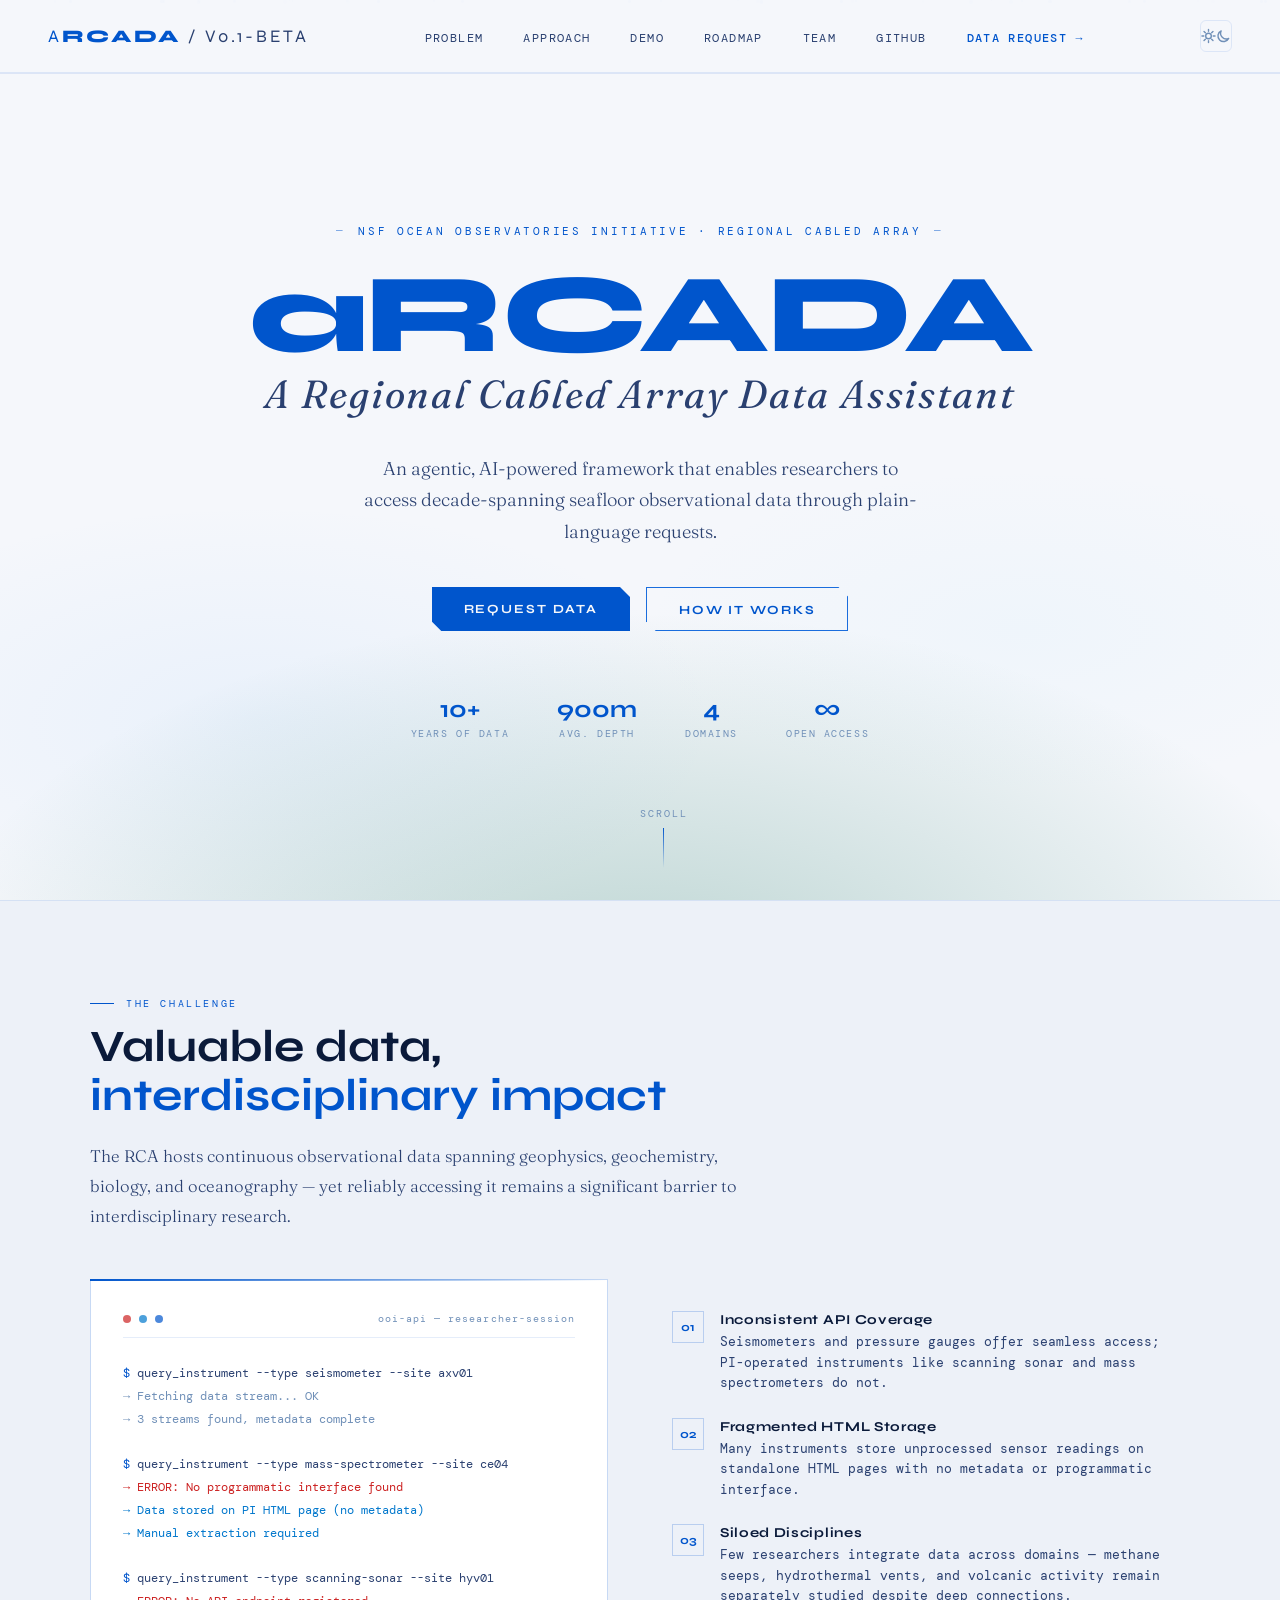
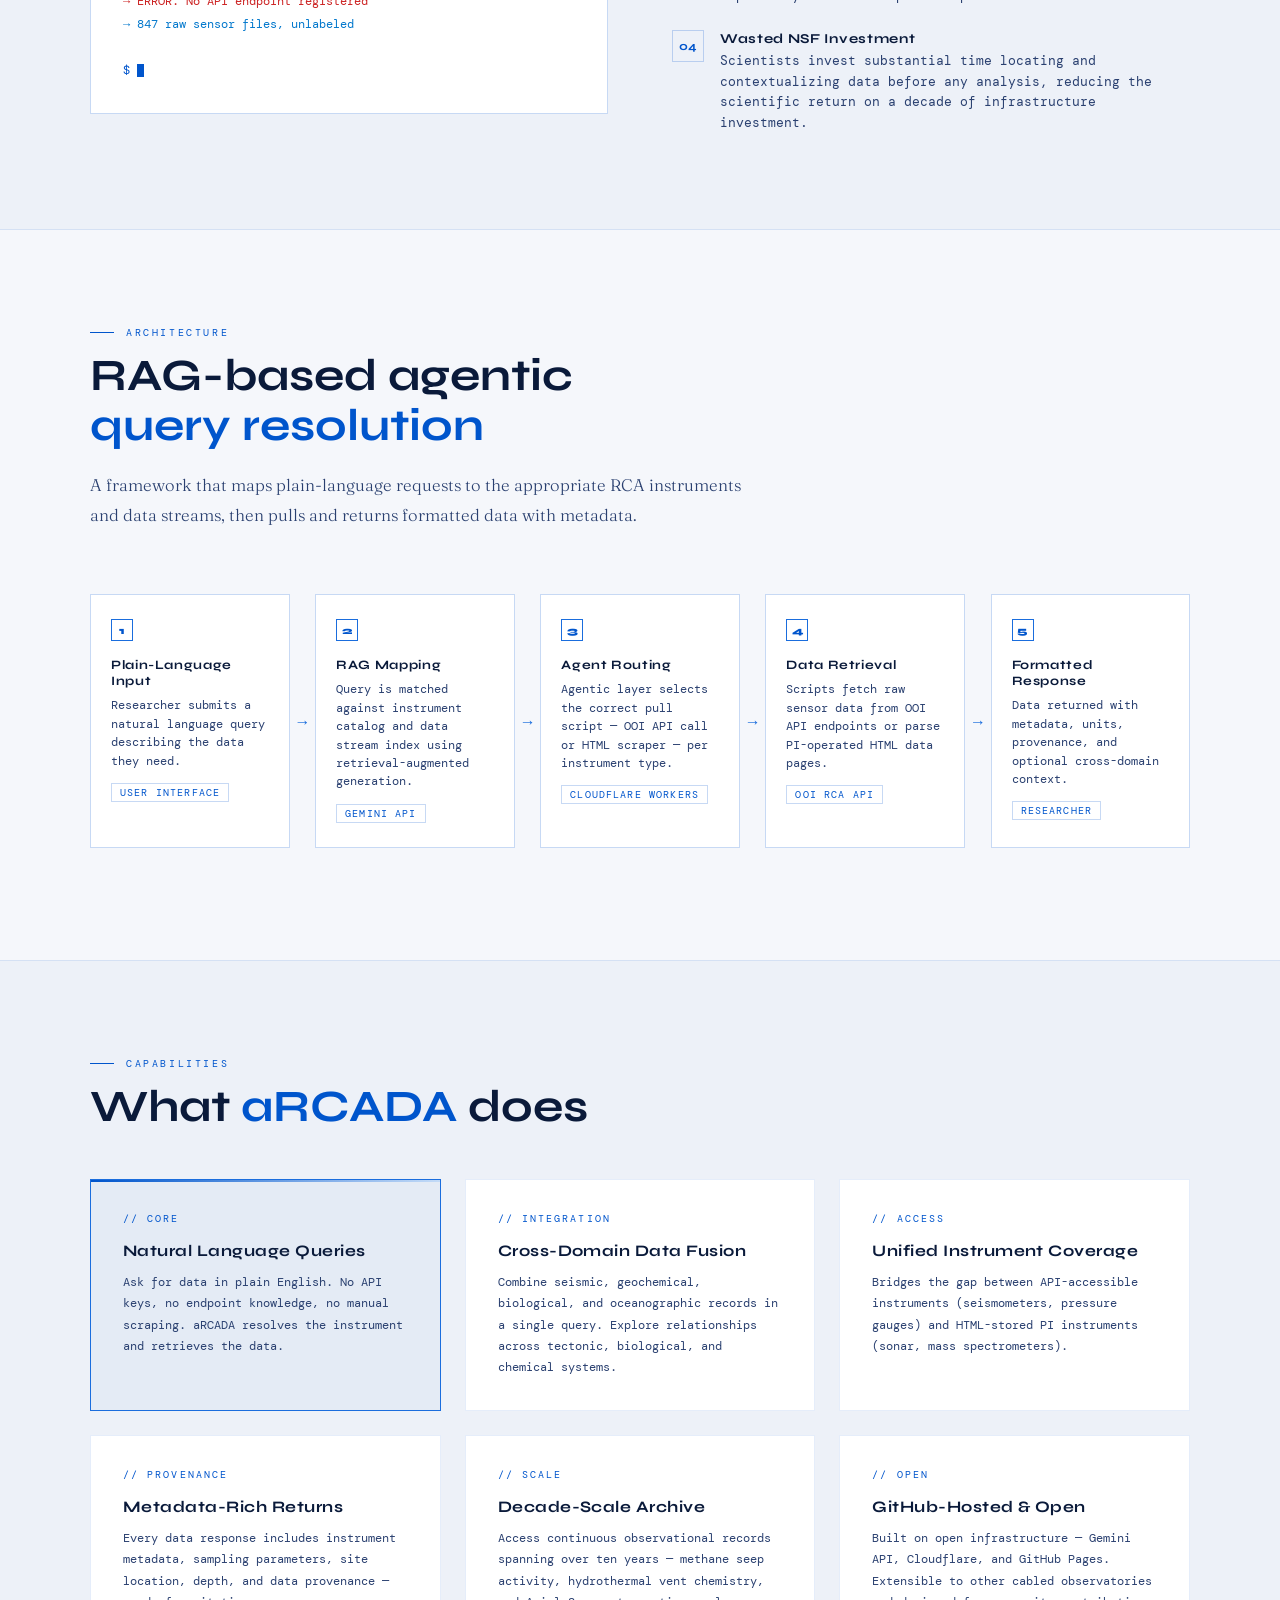
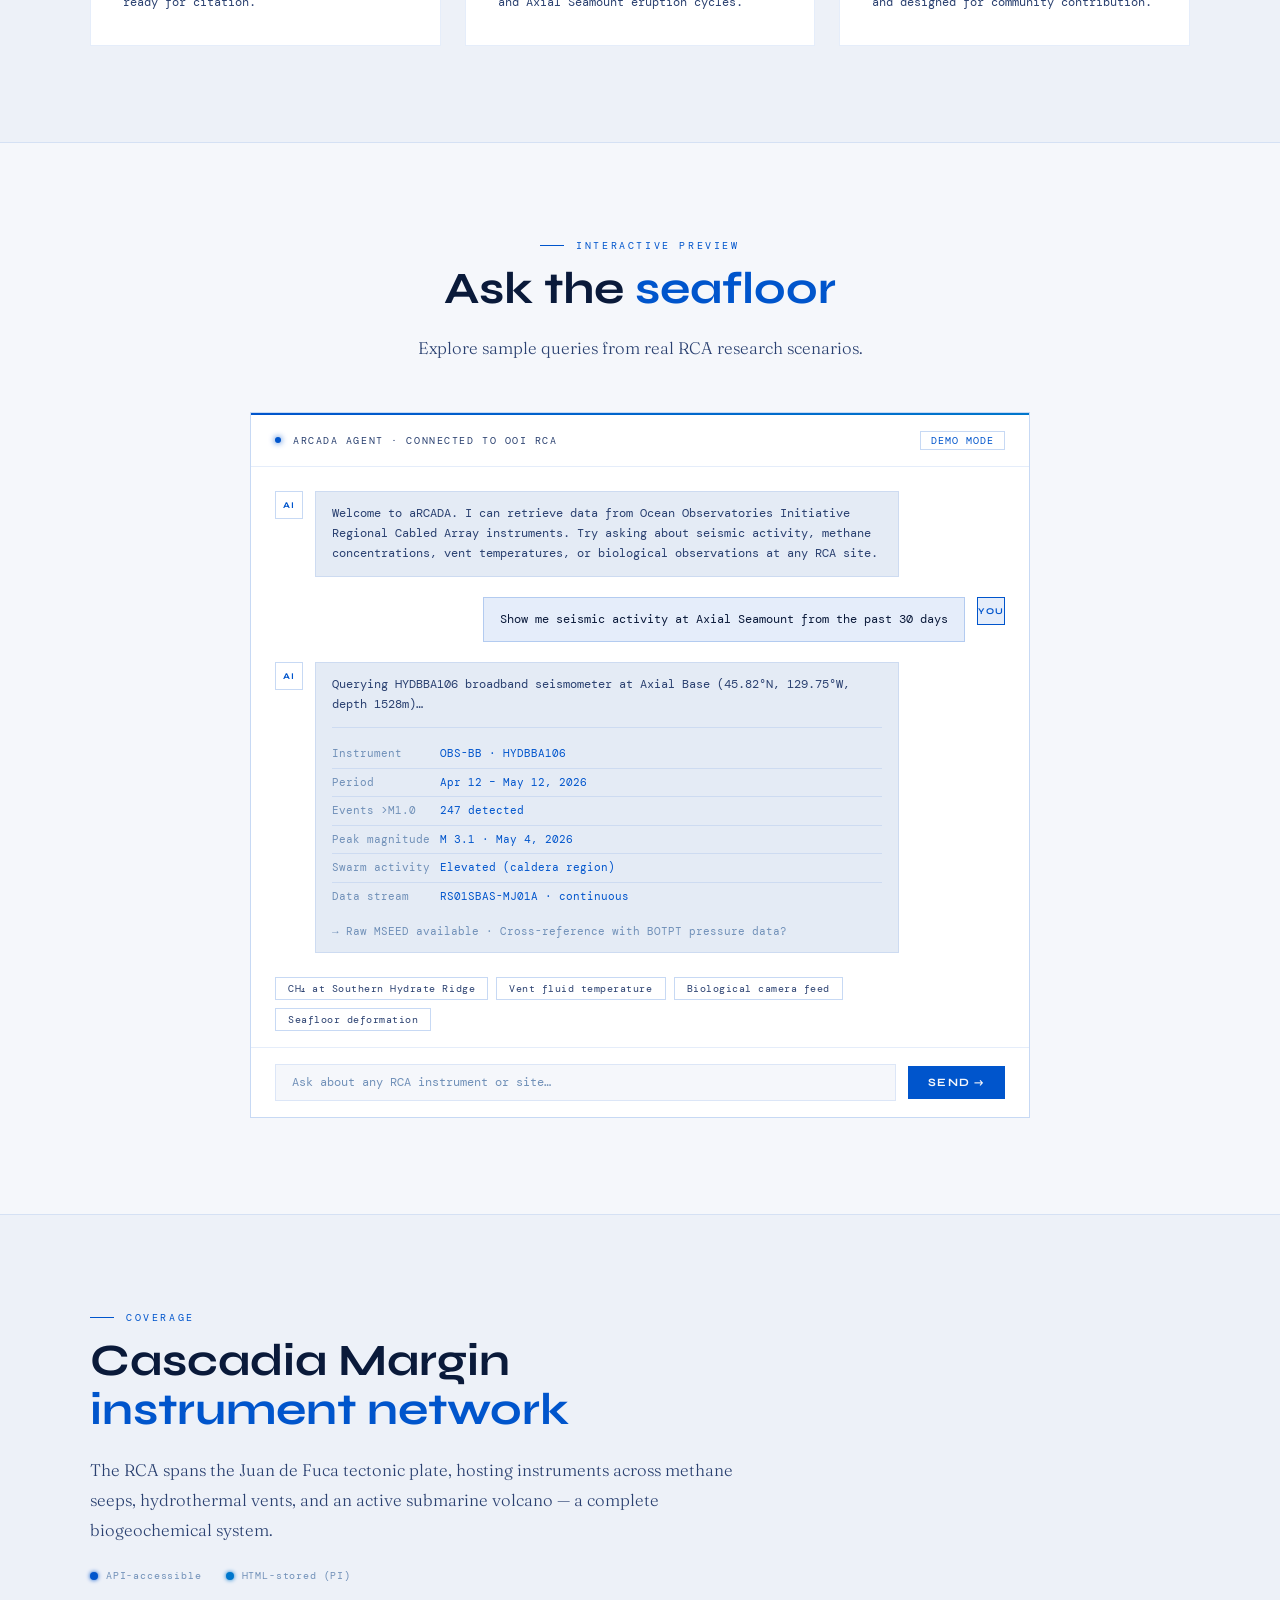
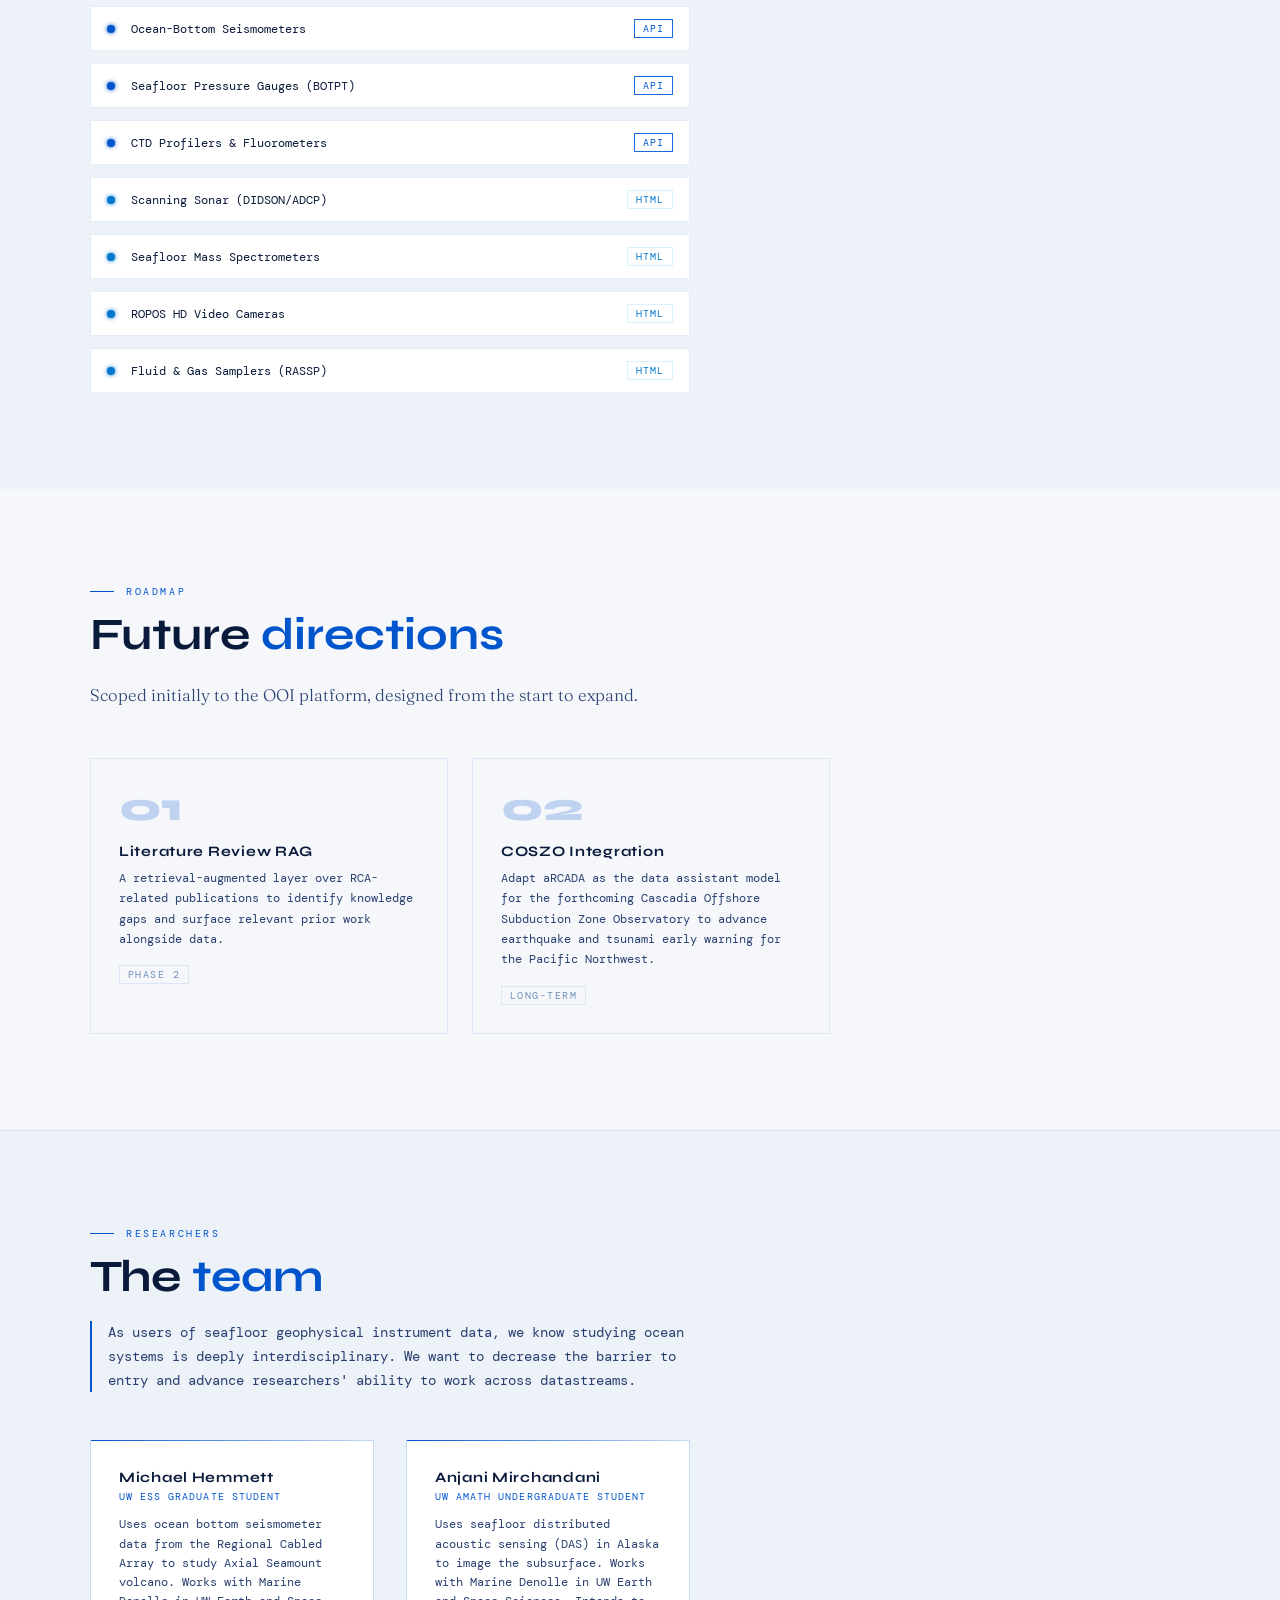
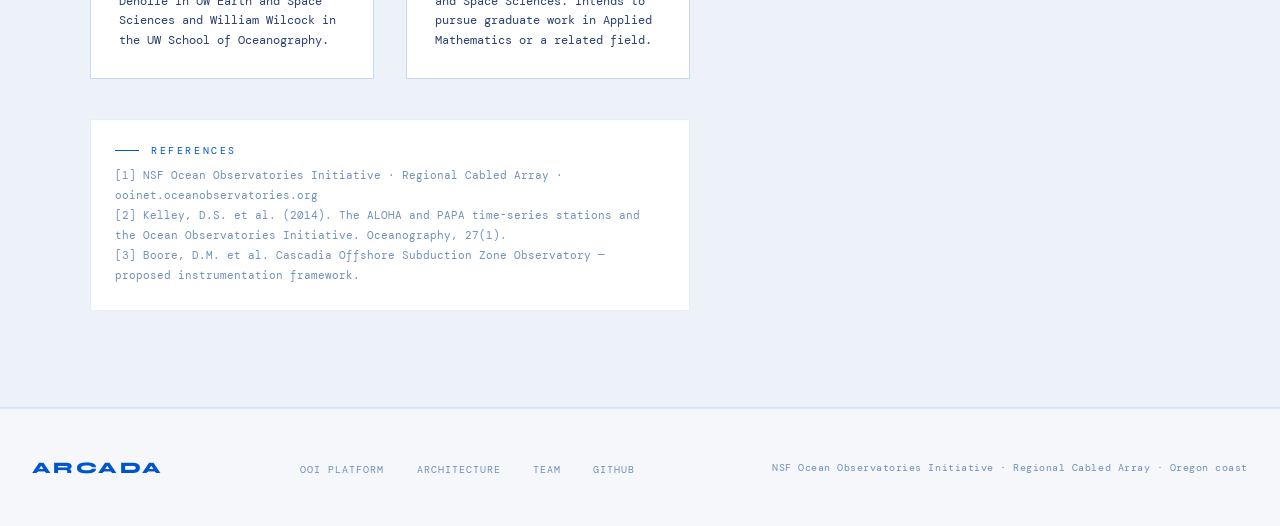
==== commit 2ec64548: "Add light/dark theme toggle to chat and main pages; default light. Light is default on both pages. T" ====
--- a/index.html
+++ b/index.html
@@ -26,6 +26,25 @@
     --border: rgba(0,85,204,0.22);
     --border2: rgba(0,85,204,0.10);
     --red: #cc2222;
+    --nav-bg: rgba(245,247,251,0.95);
+  }
+
+  [data-theme="dark"] {
+    --bg: #050d1a;
+    --bg2: #0a1628;
+    --bg3: #0e1e35;
+    --surface: #0a1628;
+    --surface2: #0e1e35;
+    --teal: #00b4d8;
+    --teal-dim: #0090b0;
+    --teal-glow: rgba(0,180,216,0.12);
+    --teal-glow2: rgba(0,180,216,0.06);
+    --text: #dce8f8;
+    --text2: #8ab0d8;
+    --text3: #3a5878;
+    --border: rgba(0,180,216,0.25);
+    --border2: rgba(0,180,216,0.12);
+    --nav-bg: rgba(5,13,26,0.95);
   }
 
   *, *::before, *::after { box-sizing: border-box; margin: 0; padding: 0; }
@@ -50,7 +69,7 @@
     align-items: center;
     justify-content: space-between;
     border-bottom: 1px solid var(--border2);
-    background: rgba(245,247,251,0.95);
+    background: var(--nav-bg);
     backdrop-filter: blur(12px);
     box-shadow: 0 1px 0 var(--border2);
   }
@@ -82,6 +101,22 @@
   }
 
   .nav-links a:hover { color: var(--teal); }
+
+  .theme-toggle {
+    background: none;
+    border: 1px solid var(--border2);
+    border-radius: 6px;
+    color: var(--text3);
+    cursor: pointer;
+    display: flex;
+    align-items: center;
+    justify-content: center;
+    width: 32px;
+    height: 32px;
+    padding: 0;
+    transition: color 0.15s, border-color 0.15s;
+  }
+  .theme-toggle:hover { color: var(--teal); border-color: var(--teal); }
 
   /* ── HERO ── */
   .hero {
@@ -1037,6 +1072,16 @@
     line-height: 1.6;
   }
 
+  .team-mission {
+    font-size: 0.85rem;
+    color: var(--text2);
+    line-height: 1.75;
+    max-width: 620px;
+    margin-bottom: 2rem;
+    border-left: 2px solid var(--teal);
+    padding-left: 1rem;
+  }
+
   /* ── FOOTER ── */
   footer {
     position: relative;
@@ -1105,6 +1150,7 @@
     footer { flex-direction: column; gap: 1.5rem; text-align: center; }
   }
 </style>
+  <script>(function(){var t=localStorage.getItem('arcada-theme');if(t==='dark')document.documentElement.setAttribute('data-theme','dark');})()</script>
 </head>
 <body>
 
@@ -1123,6 +1169,15 @@
     <li><a href="https://github.com/mhemmett/arcada" target="_blank" rel="noopener">GitHub</a></li>
     <li><a href="chat/index.html" style="color:var(--teal);font-weight:500;">Data Request →</a></li>
   </ul>
+  <button class="theme-toggle" id="themeToggle" aria-label="Switch to dark mode">
+    <svg class="icon-sun" width="16" height="16" viewBox="0 0 16 16" fill="none" aria-hidden="true" hidden>
+      <circle cx="8" cy="8" r="3" stroke="currentColor" stroke-width="1.5"/>
+      <path d="M8 1v2M8 13v2M1 8h2M13 8h2M3.22 3.22l1.42 1.42M11.36 11.36l1.42 1.42M3.22 12.78l1.42-1.42M11.36 4.64l1.42-1.42" stroke="currentColor" stroke-width="1.5" stroke-linecap="round"/>
+    </svg>
+    <svg class="icon-moon" width="16" height="16" viewBox="0 0 16 16" fill="none" aria-hidden="true">
+      <path d="M13.5 10.5A6 6 0 0 1 5.5 2.5a6 6 0 1 0 8 8z" stroke="currentColor" stroke-width="1.5" stroke-linecap="round" stroke-linejoin="round"/>
+    </svg>
+  </button>
 </nav>
 
 <!-- HERO -->
@@ -1175,7 +1230,7 @@
 <section id="problem">
   <div class="container">
     <div class="section-label">The Challenge</div>
-    <h2 class="section-title">Valuable data,<br><span class="teal">inaccessible by design</span></h2>
+    <h2 class="section-title">Valuable data,<br><span class="teal">interdisciplinary impact</span></h2>
     <p class="section-body">The RCA hosts continuous observational data spanning geophysics, geochemistry, biology, and oceanography — yet reliably accessing it remains a significant barrier to interdisciplinary research.</p>
 
     <div class="problem-grid">
@@ -1469,16 +1524,18 @@
     <div class="section-label">Researchers</div>
     <h2 class="section-title">The <span class="teal">team</span></h2>
 
+    <p class="team-mission">As users of seafloor geophysical instrument data, we know studying ocean systems is deeply interdisciplinary. We want to decrease the barrier to entry and advance researchers' ability to work across datastreams.</p>
+
     <div class="team-grid">
       <div class="team-card">
         <div class="team-name">Michael Hemmett</div>
         <div class="team-role">UW ESS Graduate Student</div>
-        <div class="team-bio">Focused on agentic framework design, OOI API integration, and instrument data pipeline architecture for the Regional Cabled Array.</div>
+        <div class="team-bio">Uses ocean bottom seismometer data from the Regional Cabled Array to study Axial Seamount volcano. Works with Marine Denolle in UW Earth and Space Sciences and William Wilcock in the UW School of Oceanography.</div>
       </div>
       <div class="team-card">
         <div class="team-name">Anjani Mirchandani</div>
         <div class="team-role">UW AMATH Undergraduate Student</div>
-        <div class="team-bio">Focused on RAG system design, Gemini API integration, and cross-disciplinary data fusion strategies for marine observational networks.</div>
+        <div class="team-bio">Uses seafloor distributed acoustic sensing (DAS) in Alaska to image the subsurface. Works with Marine Denolle in UW Earth and Space Sciences. Intends to pursue graduate work in Applied Mathematics or a related field.</div>
       </div>
     </div>
 
@@ -1633,6 +1690,33 @@
     if (e.key === 'Enter') sendQuery();
   });
 
+  function initTheme() {
+    const saved = localStorage.getItem('arcada-theme');
+    if (saved === 'dark') document.documentElement.setAttribute('data-theme', 'dark');
+    updateThemeIcon();
+    document.getElementById('themeToggle')?.addEventListener('click', toggleTheme);
+  }
+  function toggleTheme() {
+    const isDark = document.documentElement.getAttribute('data-theme') === 'dark';
+    if (isDark) {
+      document.documentElement.removeAttribute('data-theme');
+      localStorage.setItem('arcada-theme', 'light');
+    } else {
+      document.documentElement.setAttribute('data-theme', 'dark');
+      localStorage.setItem('arcada-theme', 'dark');
+    }
+    updateThemeIcon();
+  }
+  function updateThemeIcon() {
+    const btn = document.getElementById('themeToggle');
+    if (!btn) return;
+    const isDark = document.documentElement.getAttribute('data-theme') === 'dark';
+    btn.setAttribute('aria-label', isDark ? 'Switch to light mode' : 'Switch to dark mode');
+    btn.querySelector('.icon-sun').hidden = !isDark;
+    btn.querySelector('.icon-moon').hidden = isDark;
+  }
+  initTheme();
+
   // Intersection observer for scroll animations
   const observer = new IntersectionObserver((entries) => {
     entries.forEach(el => {
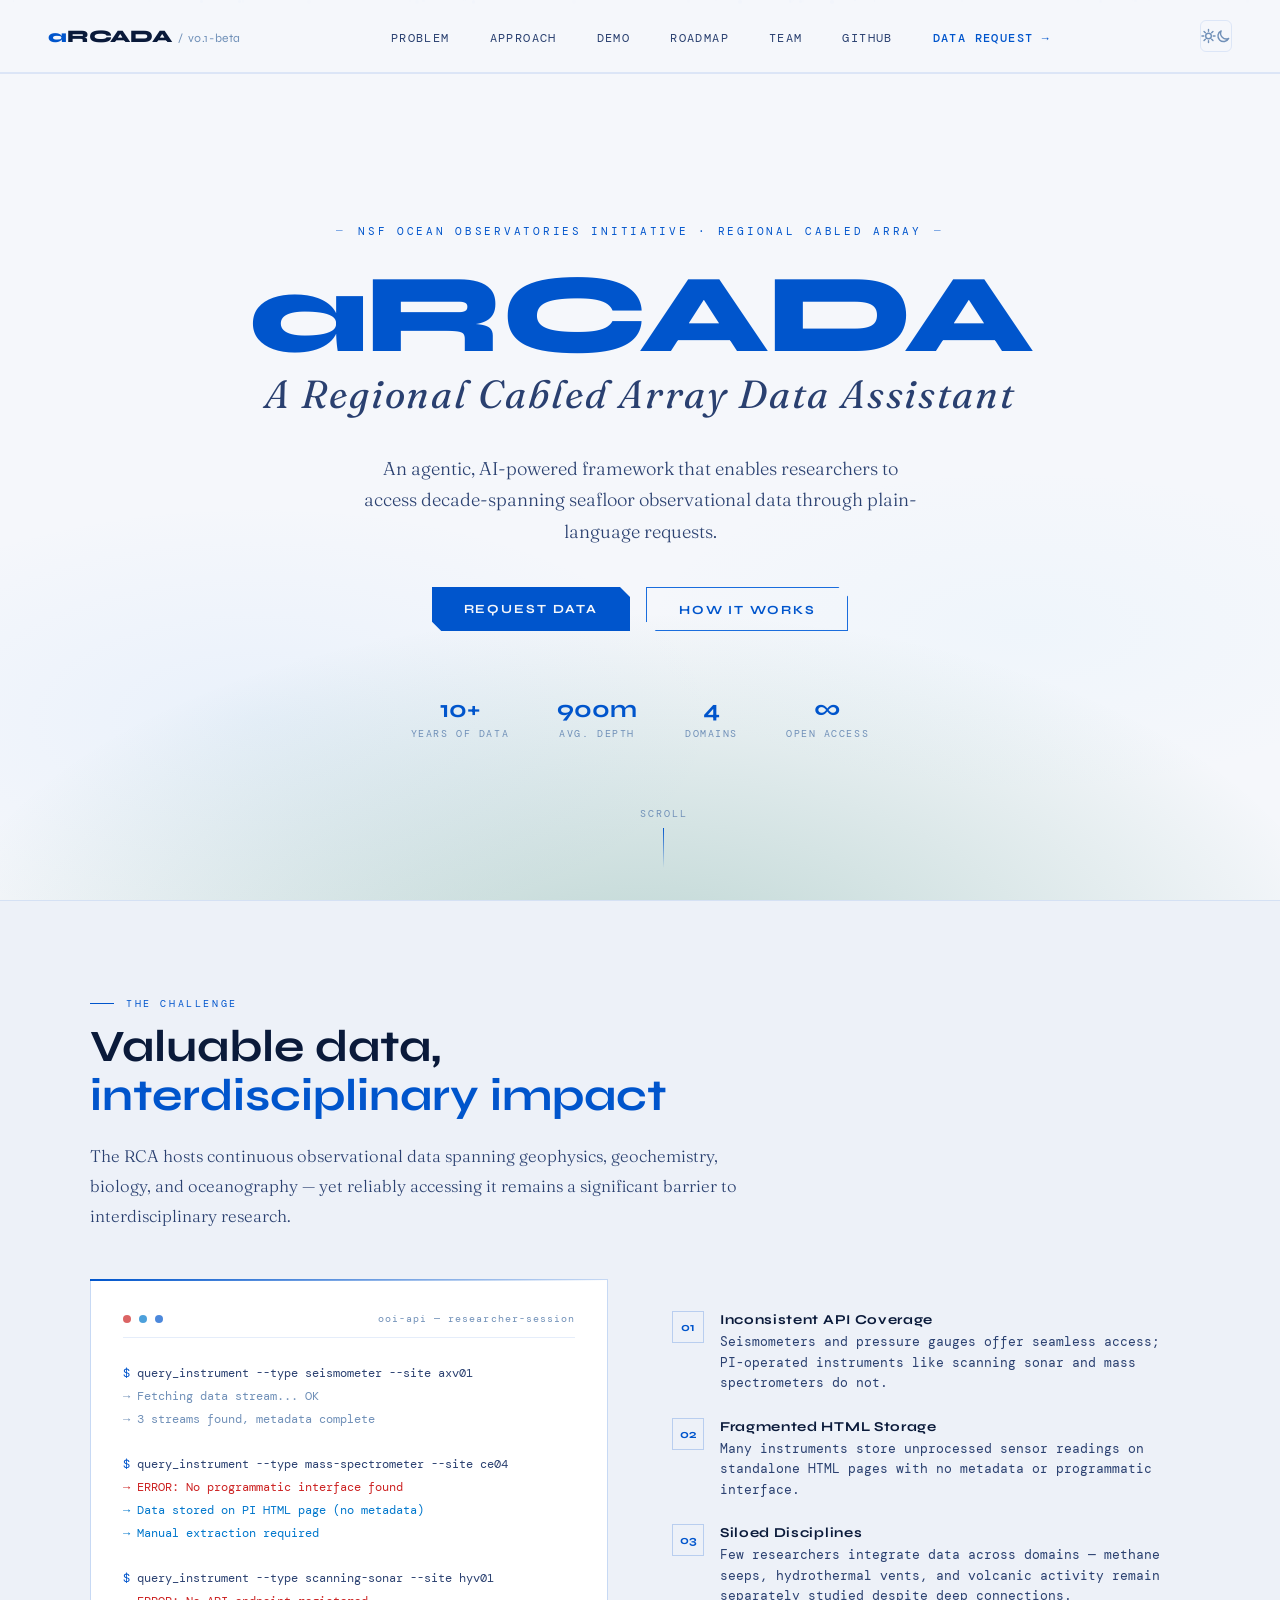
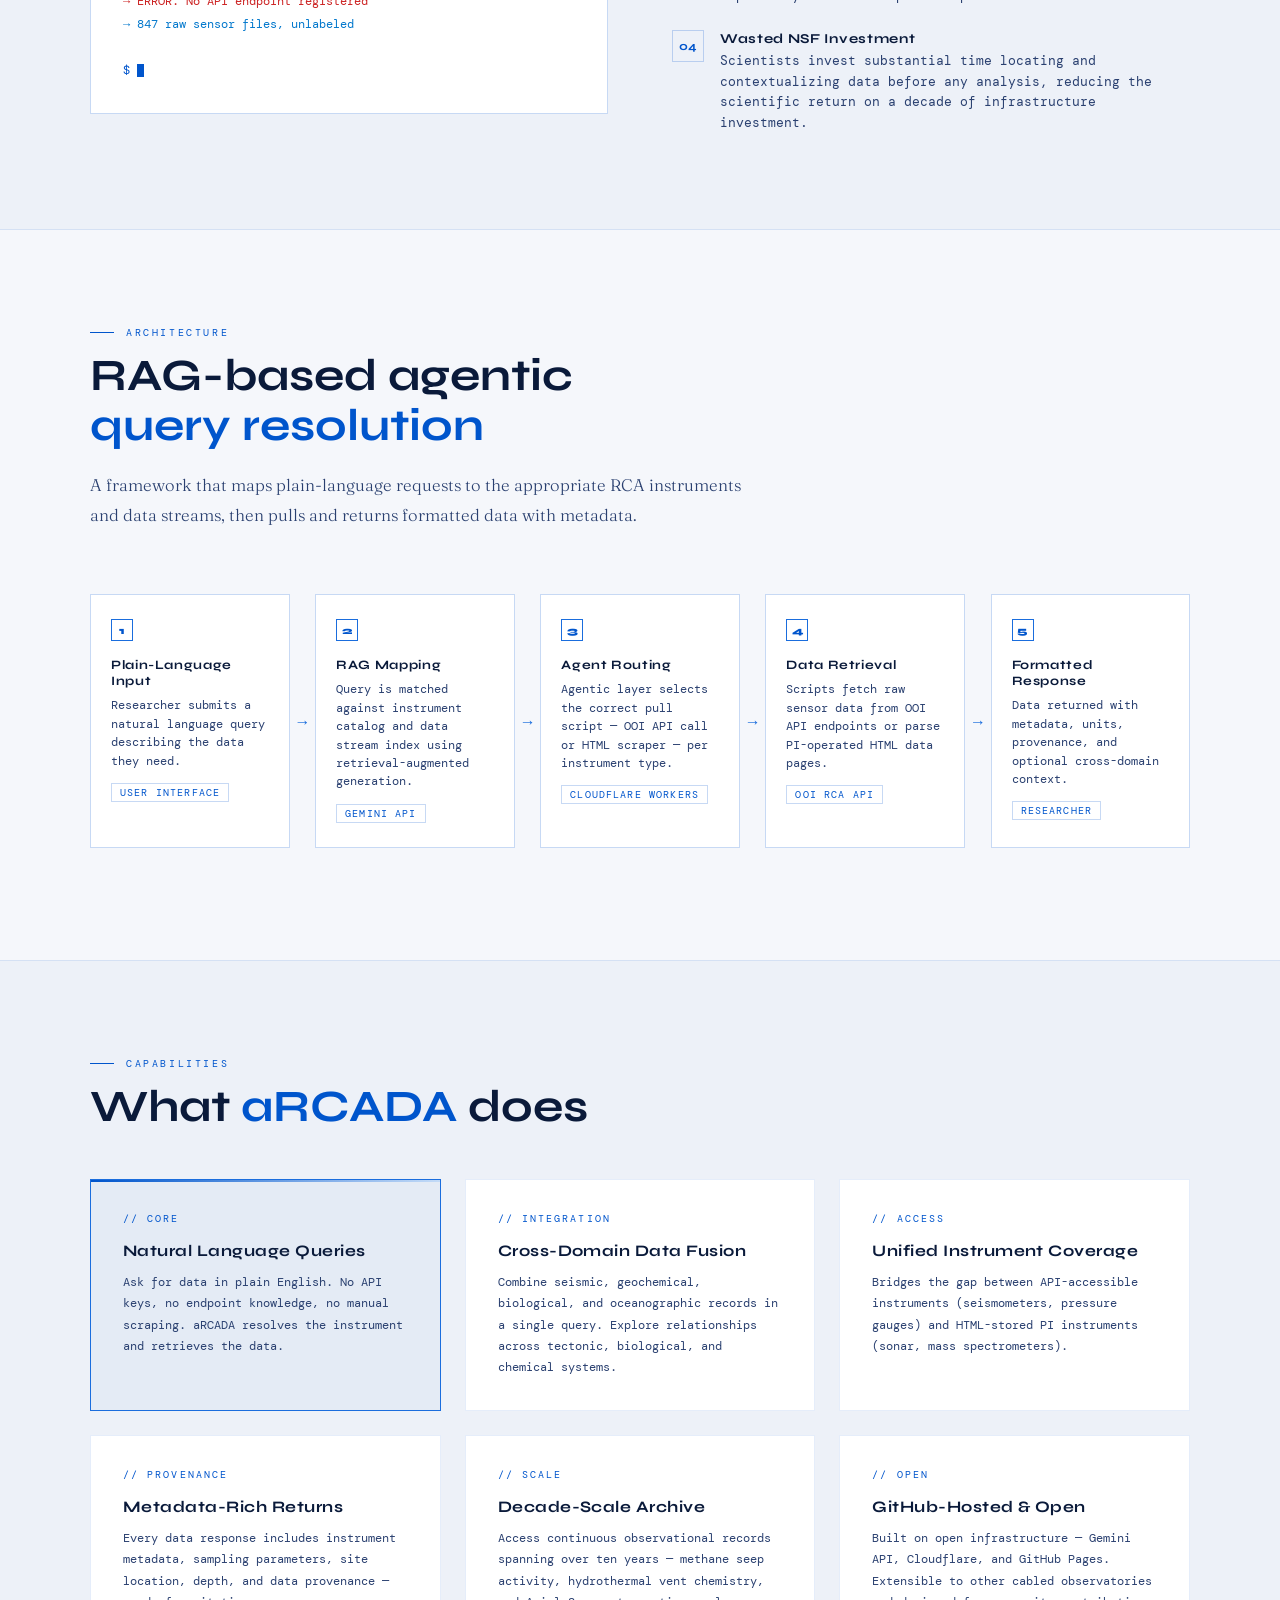
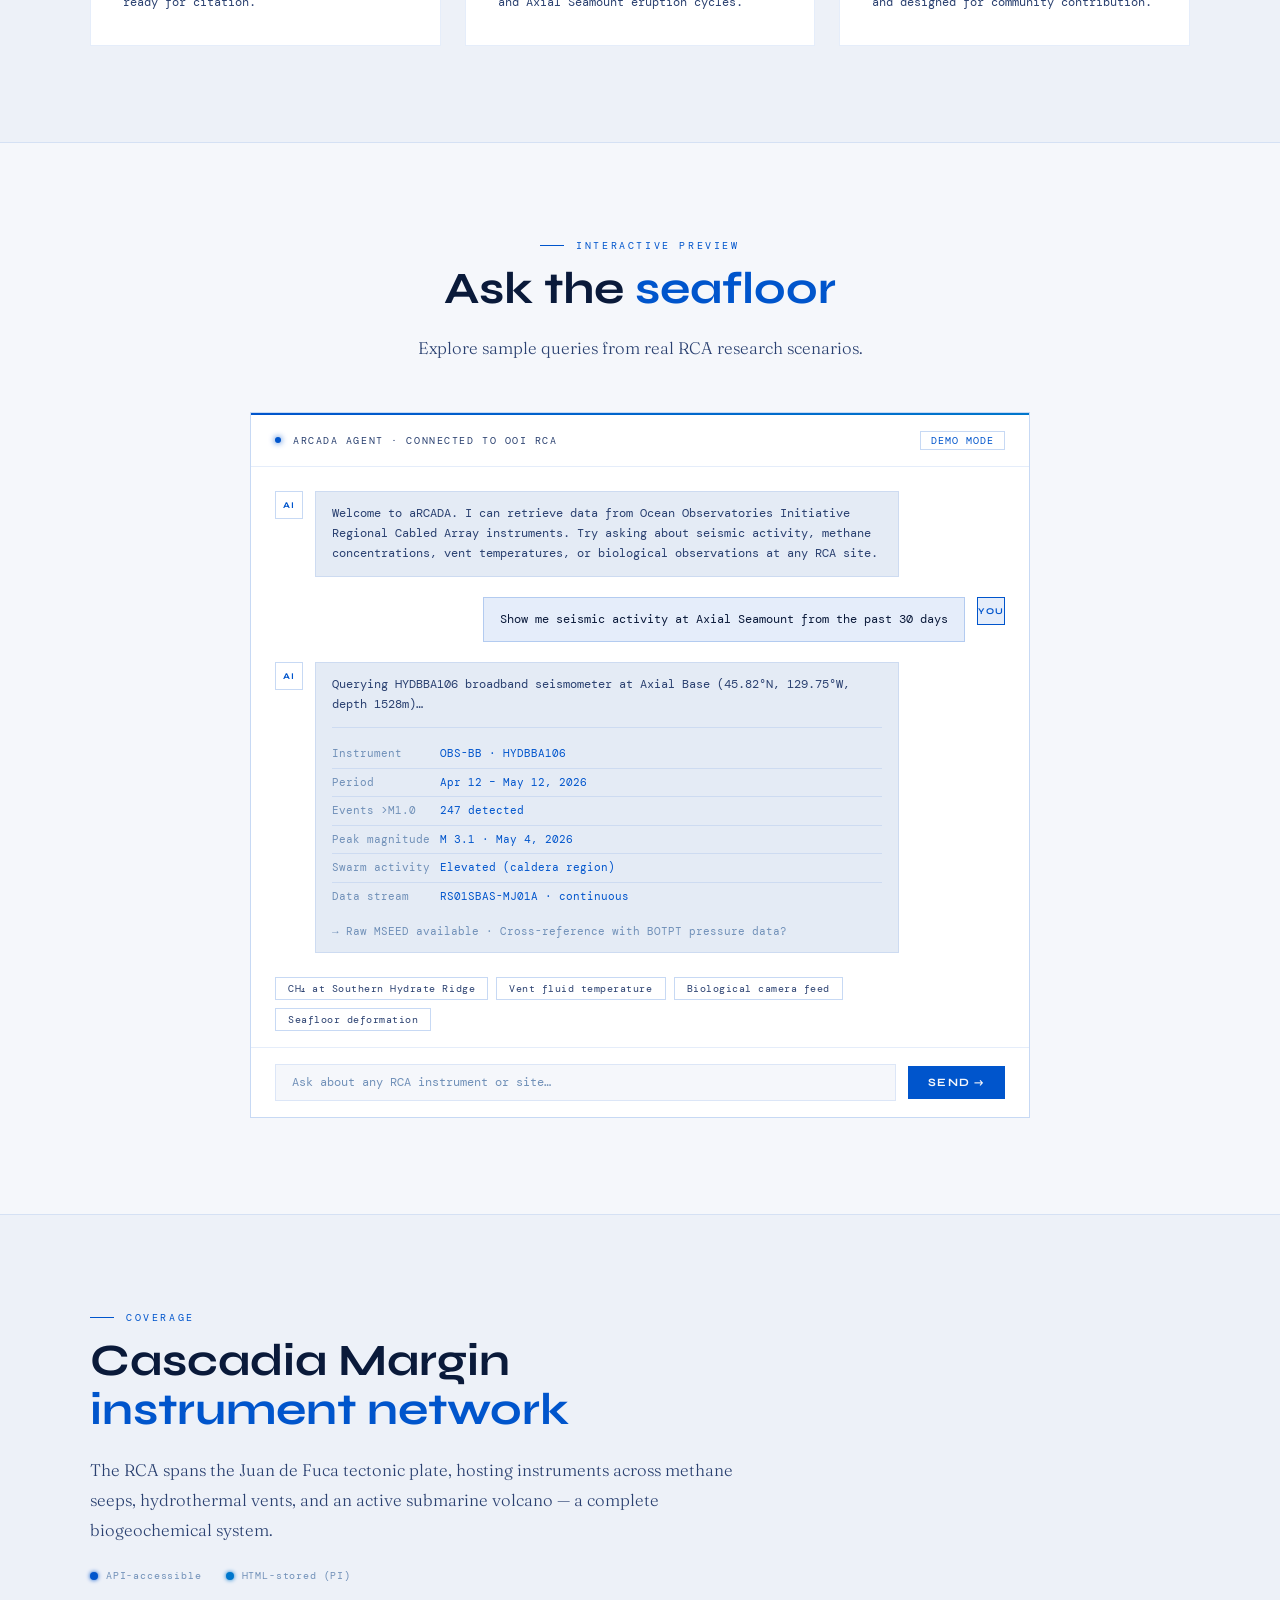
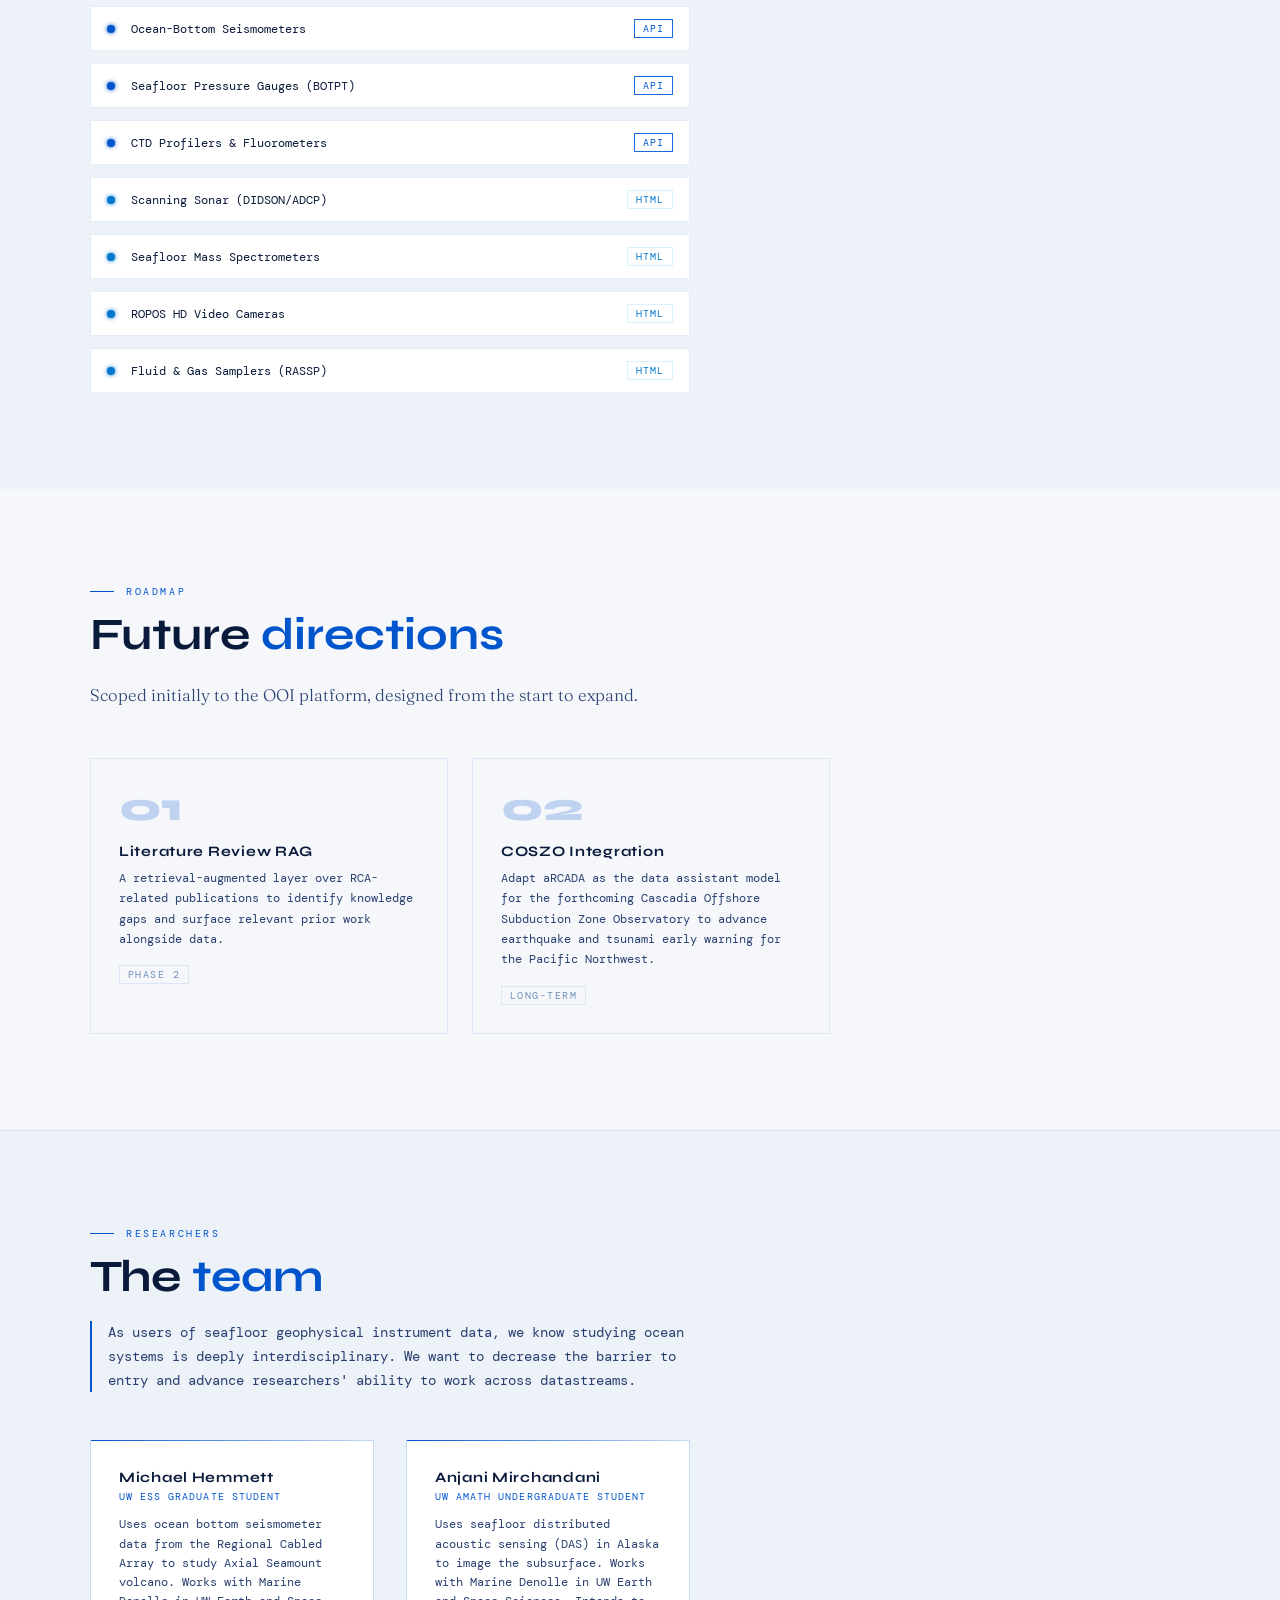
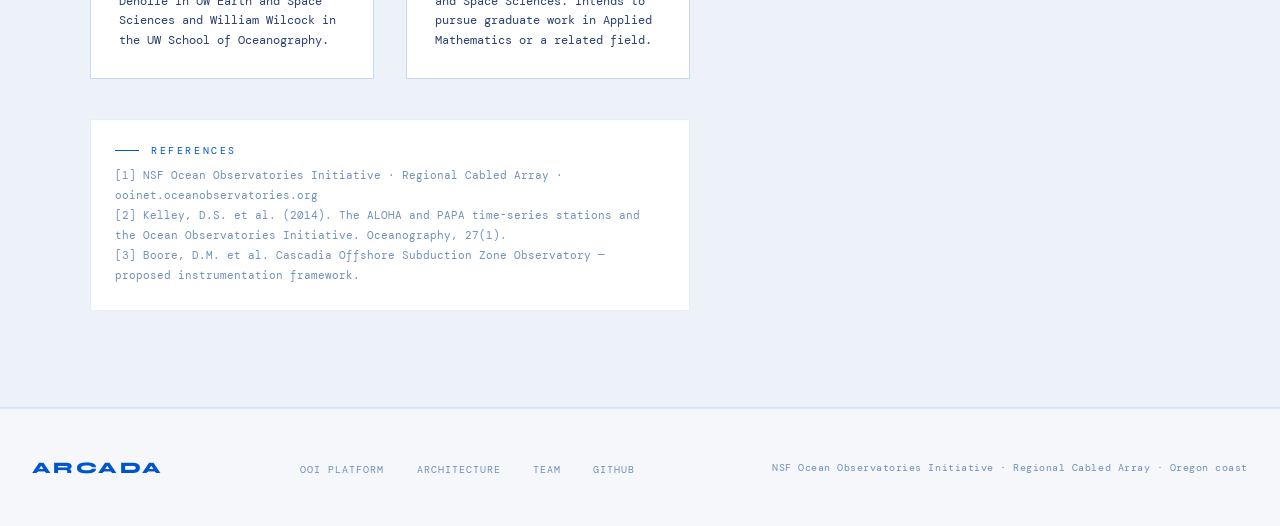
==== commit eb414737: "Match main page nav logo to chat page: teal 'a', dark RCADA, tight spacing. Co-Authored-By: Claude S" ====
--- a/index.html
+++ b/index.html
@@ -78,12 +78,13 @@
     font-family: 'Syne', sans-serif;
     font-weight: 800;
     font-size: 1.1rem;
-    letter-spacing: 0.15em;
-    color: var(--teal);
-    text-transform: uppercase;
-  }
-
-  .nav-logo span { color: var(--text2); font-weight: 400; }
+    letter-spacing: -0.01em;
+    color: var(--text);
+    text-decoration: none;
+  }
+
+  .nav-logo .logo-arc  { color: var(--teal); }
+  .nav-logo .logo-version { color: var(--text3); font-weight: 400; font-size: 0.75rem; letter-spacing: 0.05em; margin-left: 0.4rem; }
 
   .nav-links {
     display: flex;
@@ -1159,7 +1160,7 @@
 
 <!-- NAV -->
 <nav>
-  <div class="nav-logo"><span style="color:var(--teal)">a</span>RCADA <span>/ v0.1-beta</span></div>
+  <div class="nav-logo"><span class="logo-arc">a</span>RCADA<span class="logo-version">/ v0.1-beta</span></div>
   <ul class="nav-links">
     <li><a href="#problem">Problem</a></li>
     <li><a href="#approach">Approach</a></li>
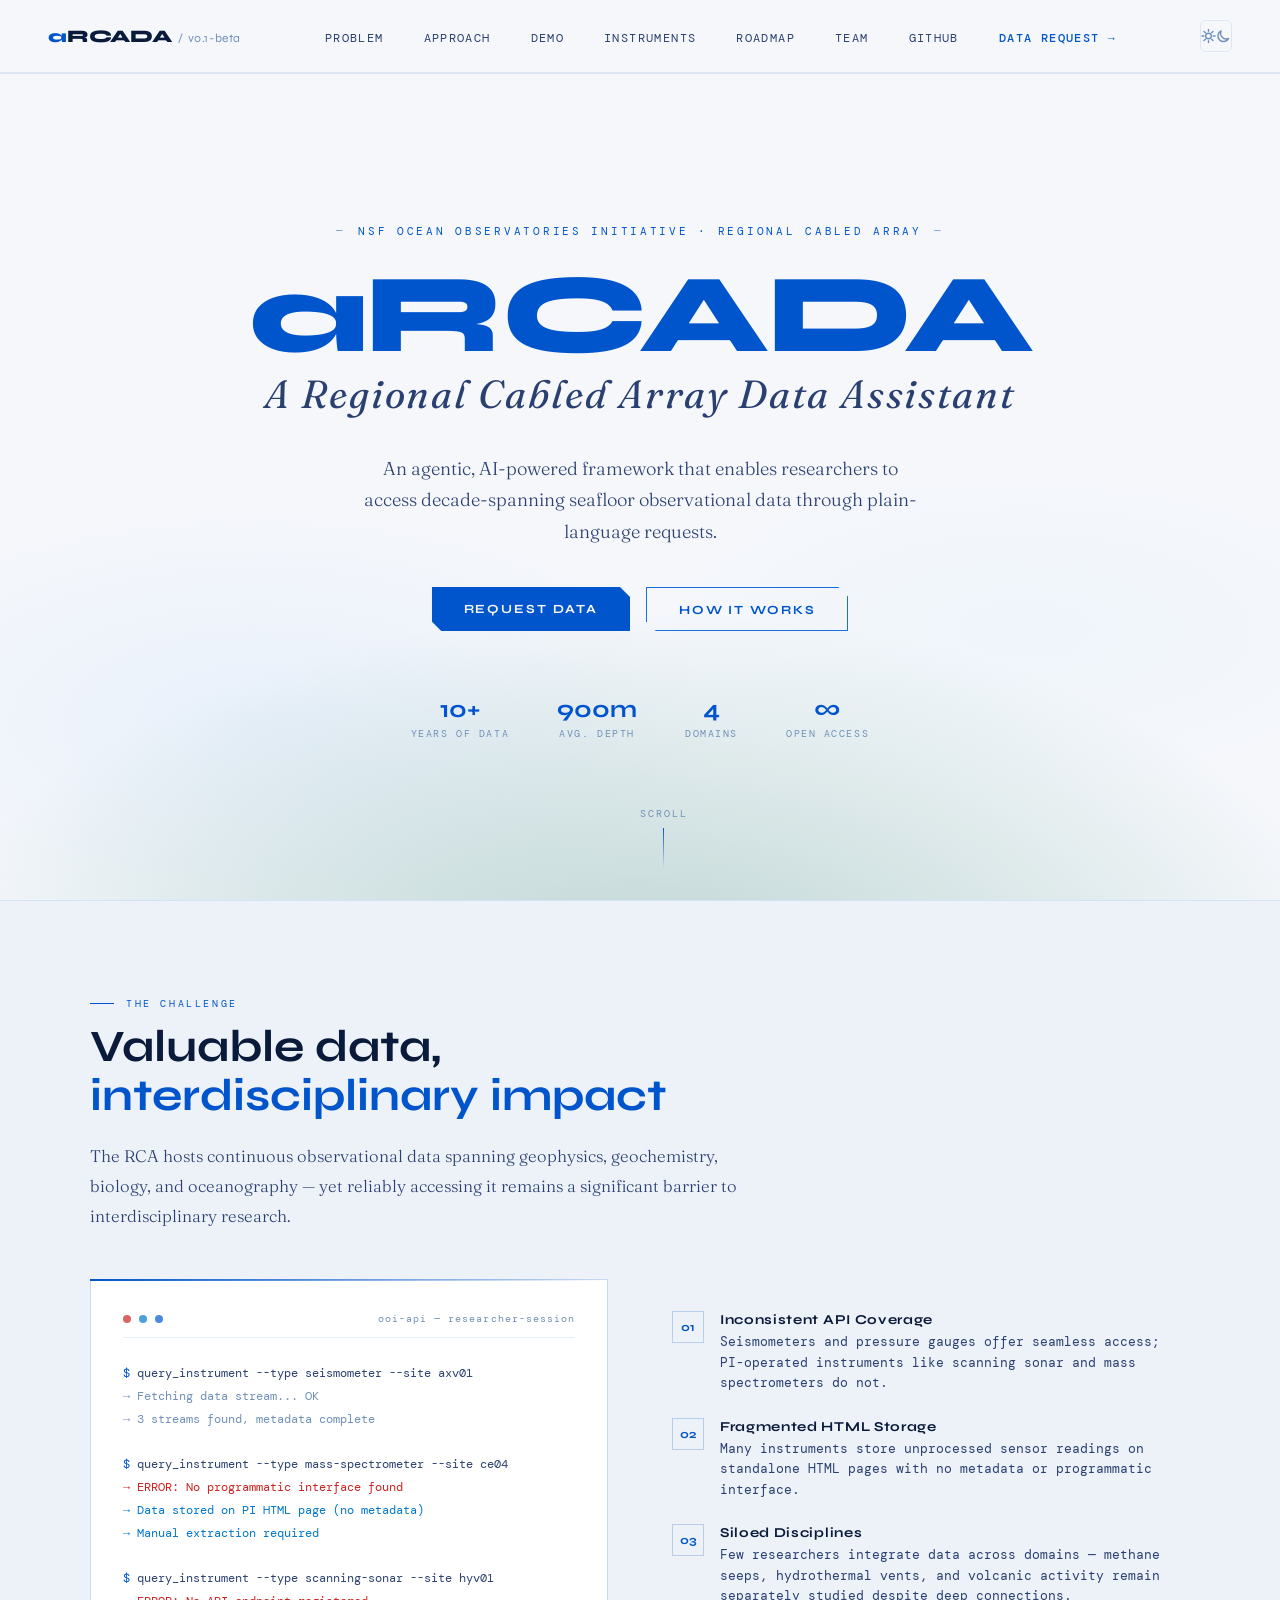
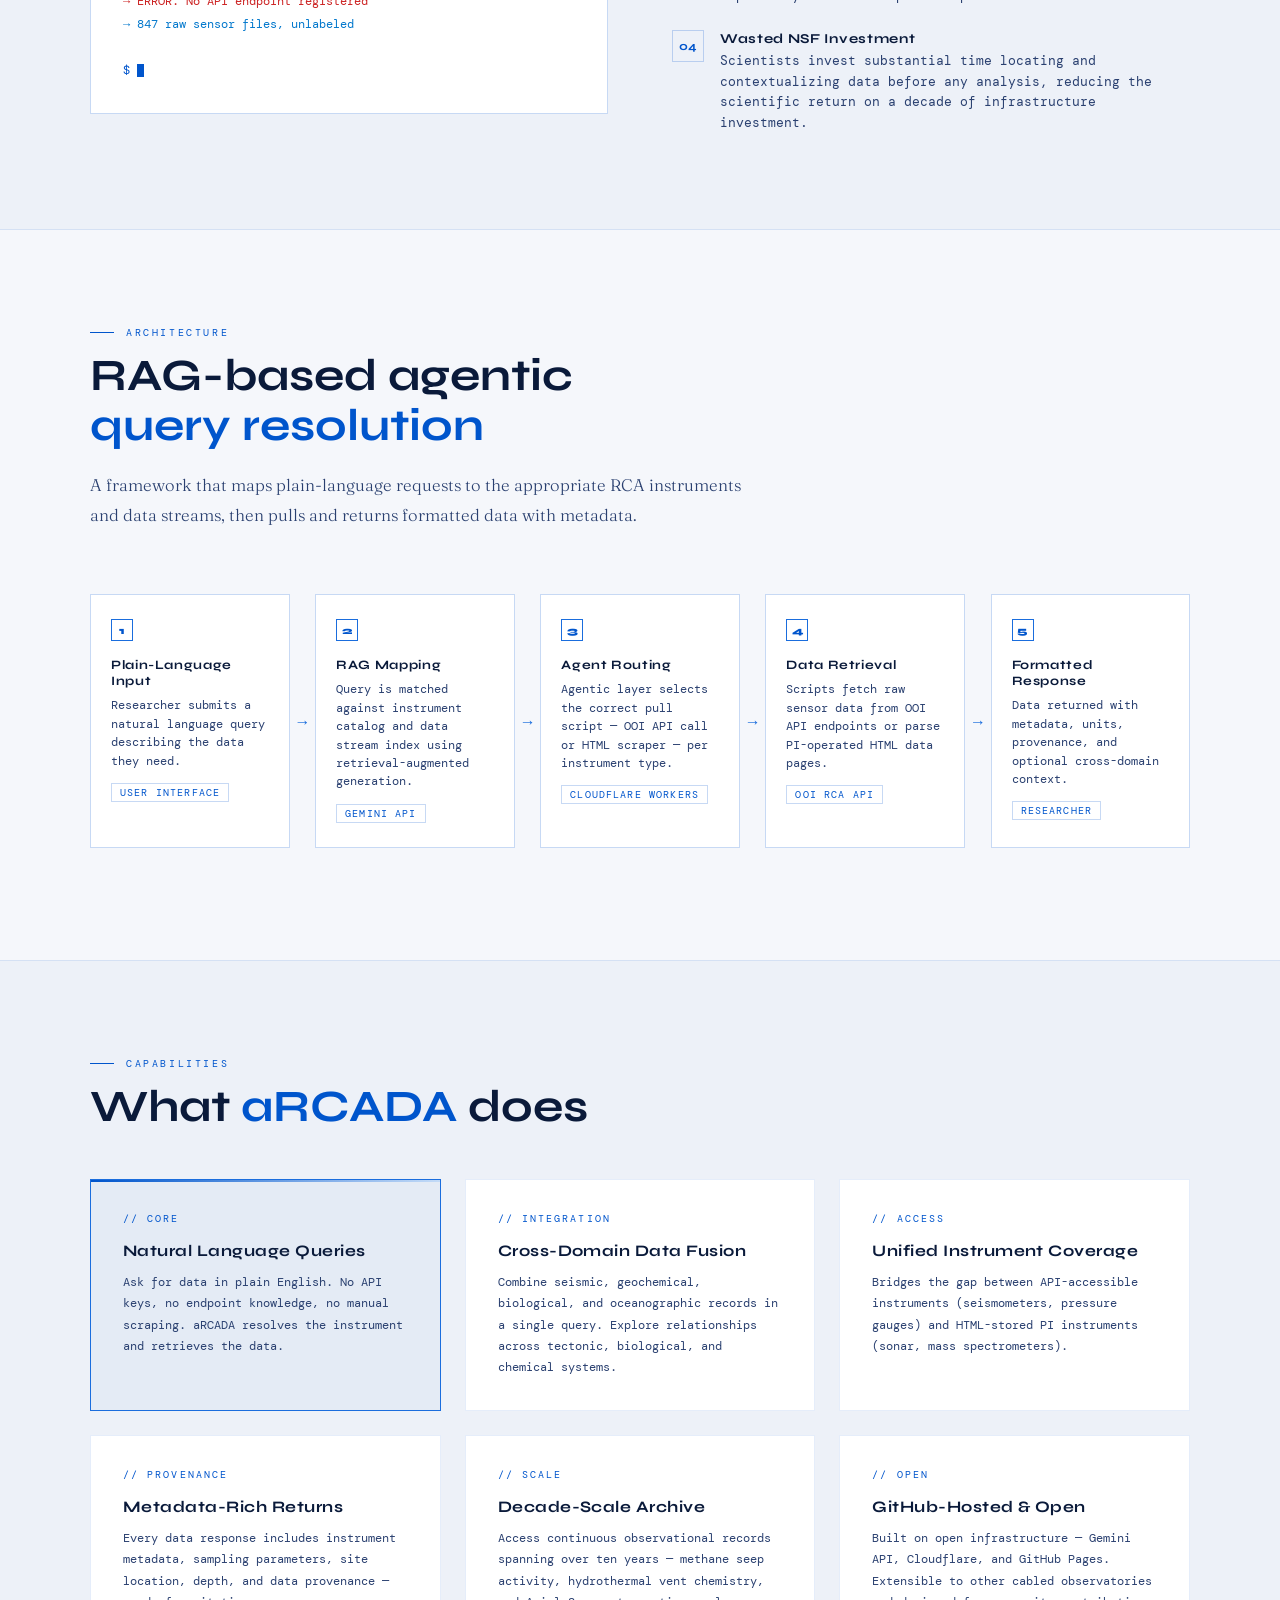
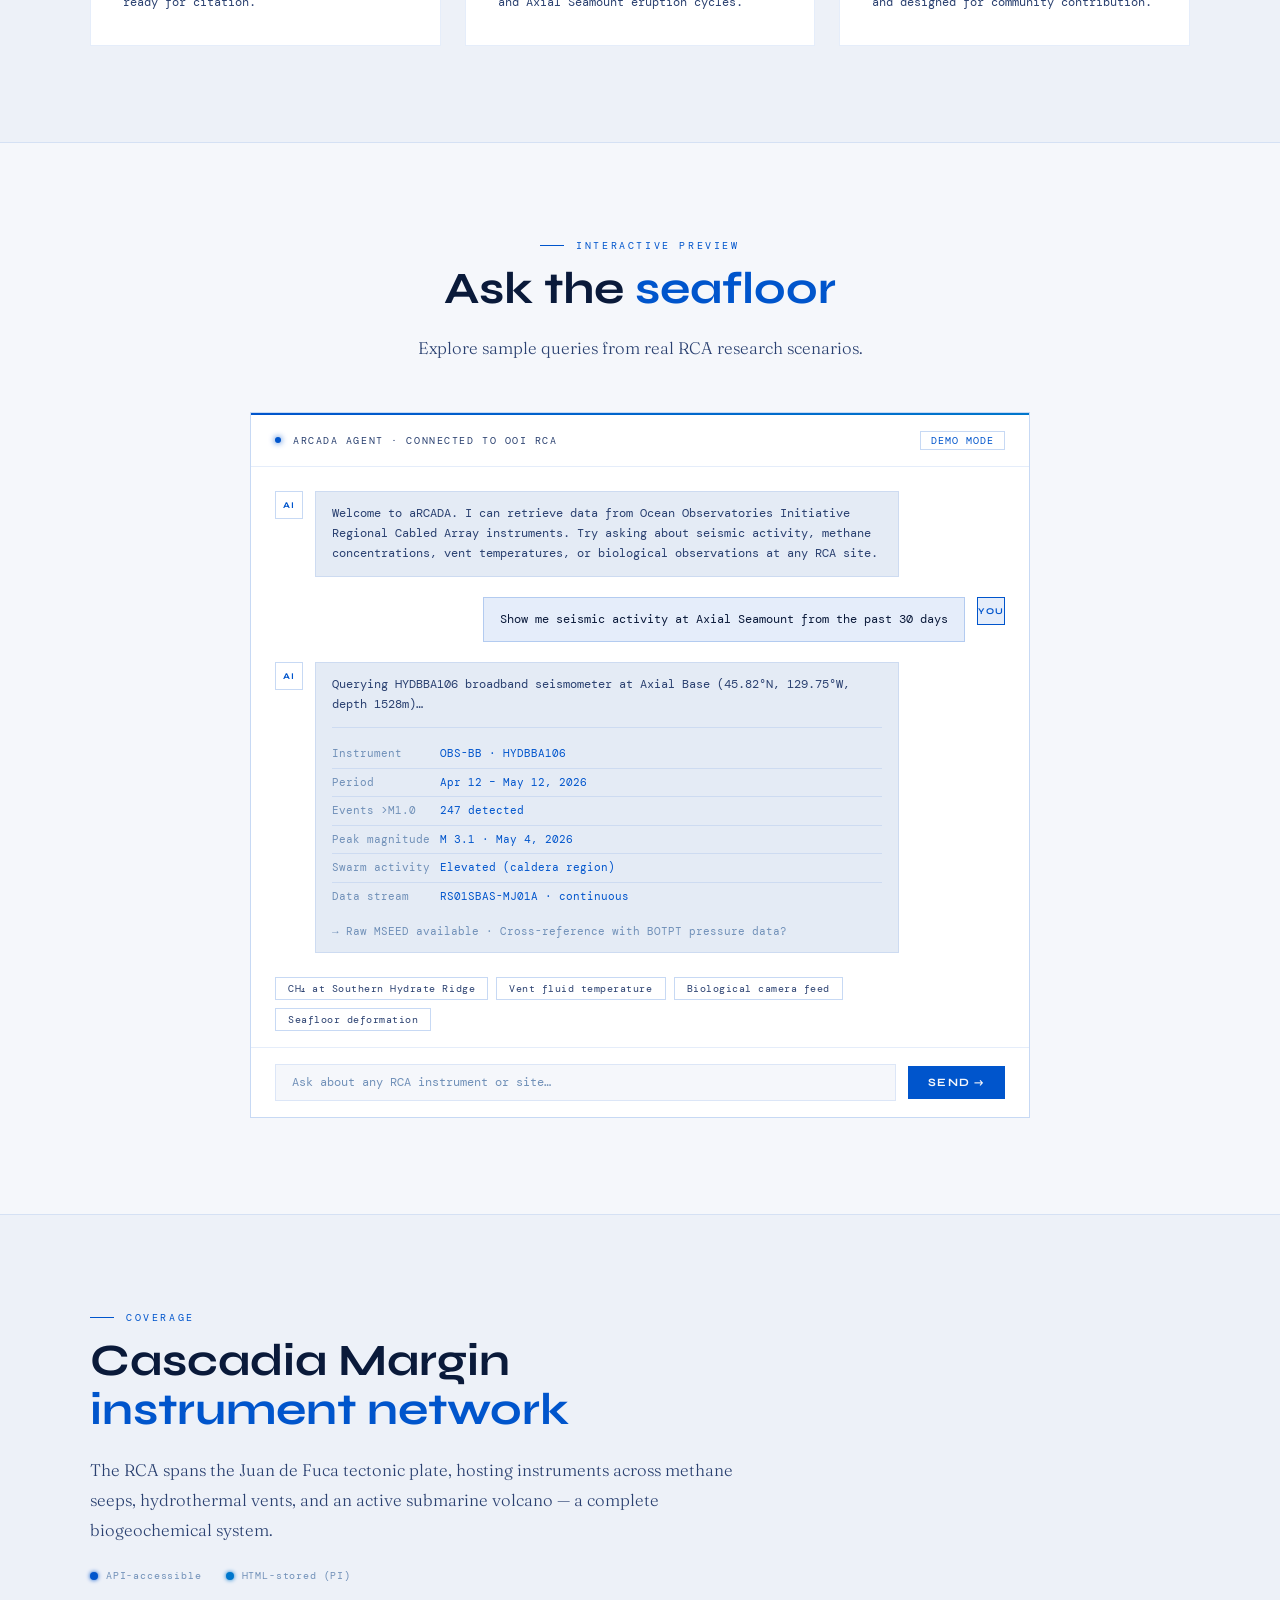
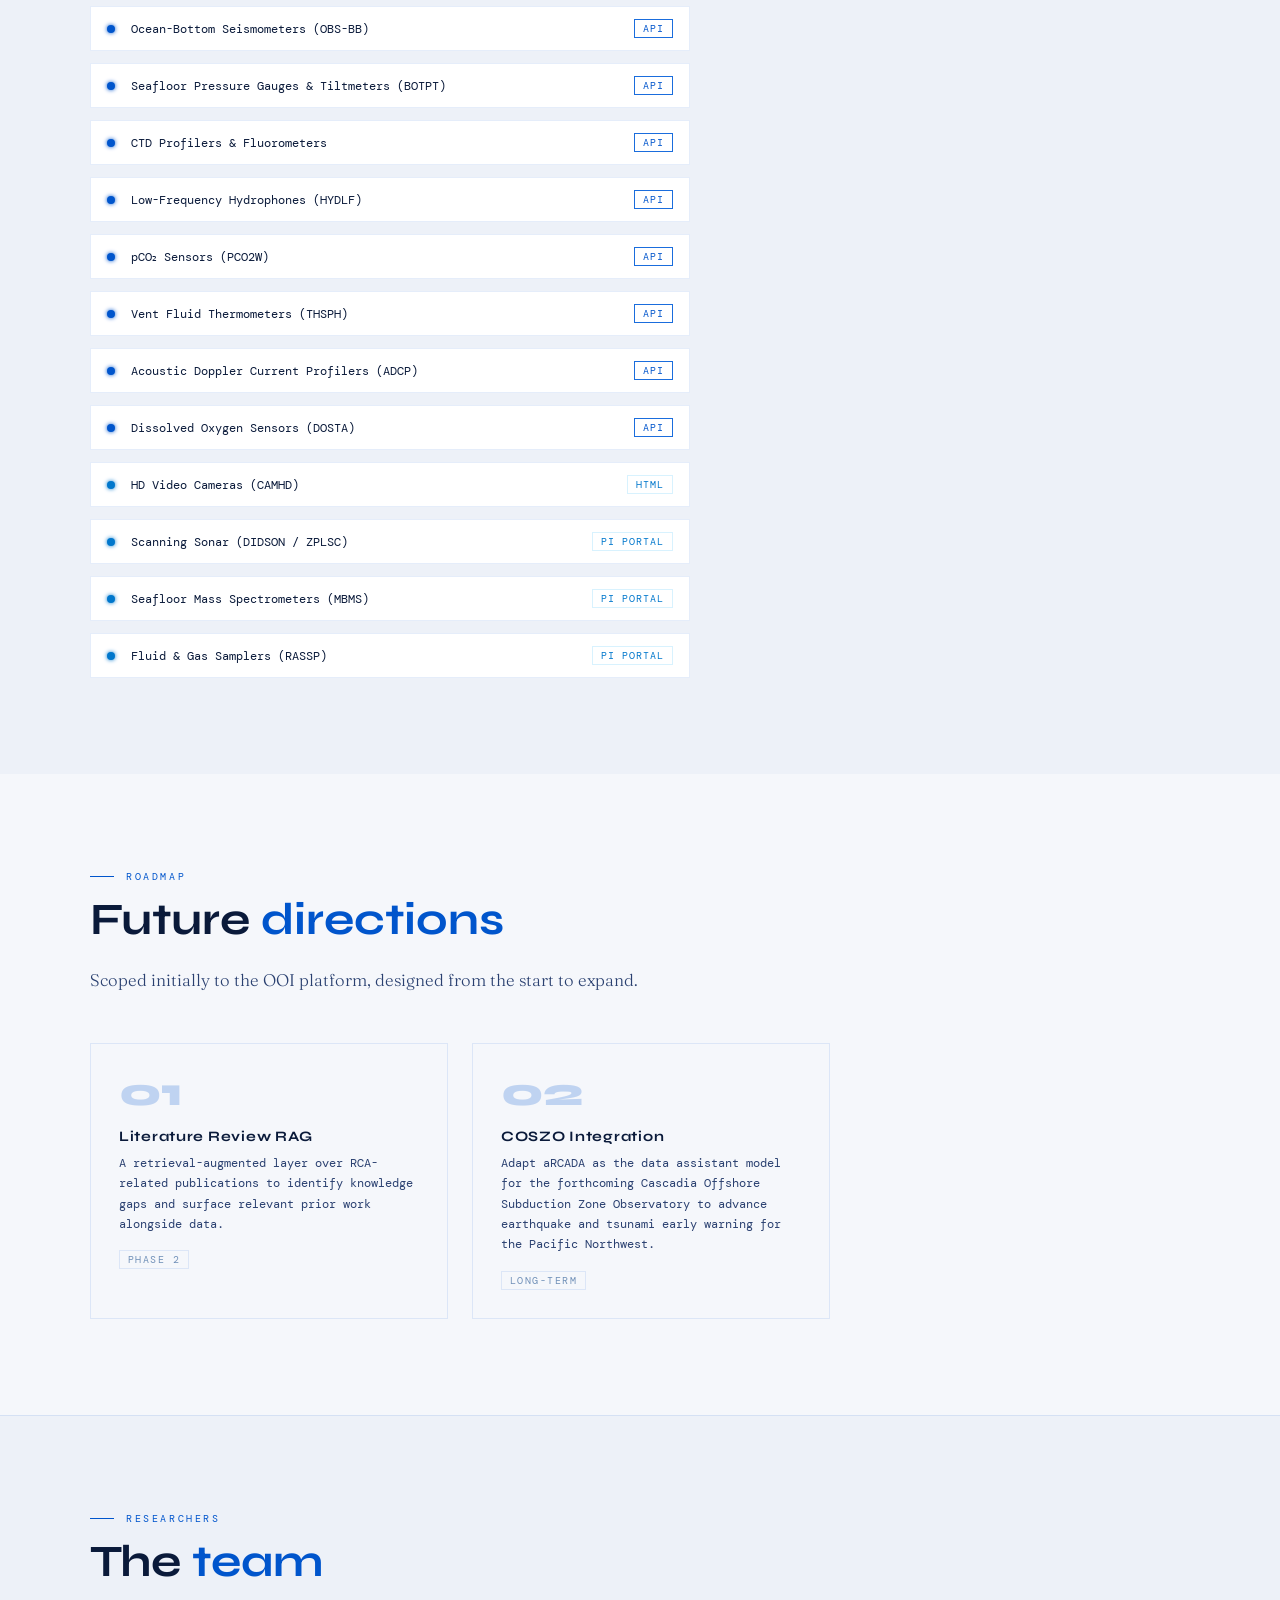
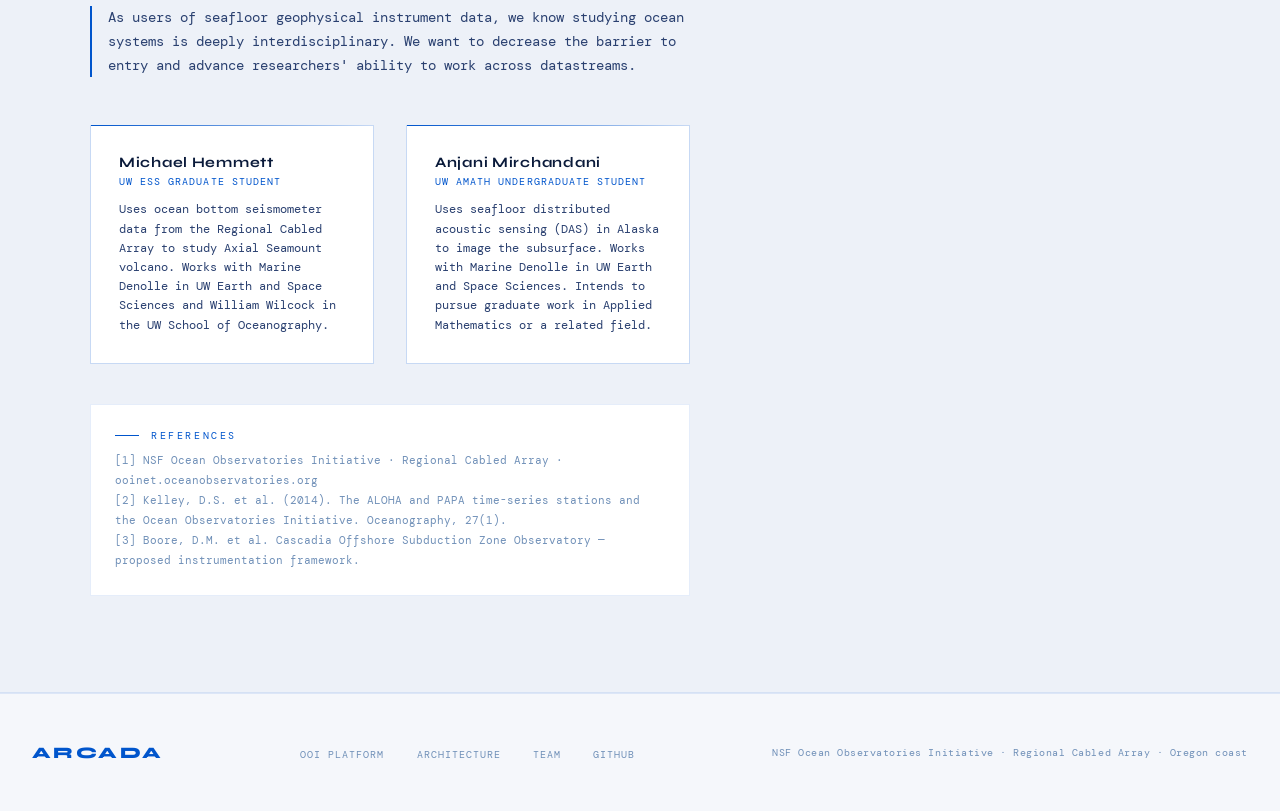
==== commit 56286c13: "Merge pull request #16 from mhemmett/mhemmett Chat UI improvements: theme toggle, clickable cards, c" ====
--- a/index.html
+++ b/index.html
@@ -904,10 +904,12 @@
     border: 1px solid var(--border2);
     background: var(--surface);
     transition: all 0.2s;
+    text-decoration: none;
+    color: inherit;
   }
 
   .instrument-item:hover {
-    border-color: var(--border);
+    border-color: var(--teal);
     background: var(--surface2);
   }
 
@@ -1165,6 +1167,7 @@
     <li><a href="#problem">Problem</a></li>
     <li><a href="#approach">Approach</a></li>
     <li><a href="#demo">Demo</a></li>
+    <li><a href="#scope">Instruments</a></li>
     <li><a href="#future">Roadmap</a></li>
     <li><a href="#team">Team</a></li>
     <li><a href="https://github.com/mhemmett/arcada" target="_blank" rel="noopener">GitHub</a></li>
@@ -1456,41 +1459,66 @@
     </div>
 
     <div class="instrument-list" style="max-width:600px;margin-top:1.5rem;">
-      <div class="instrument-item">
+      <a class="instrument-item" href="https://oceanobservatories.org/instrument-class/hydbba/" target="_blank" rel="noopener">
         <div class="inst-dot api"></div>
-        <span class="inst-name">Ocean-Bottom Seismometers</span>
+        <span class="inst-name">Ocean-Bottom Seismometers (OBS-BB)</span>
         <span class="inst-tag api">API</span>
-      </div>
-      <div class="instrument-item">
+      </a>
+      <a class="instrument-item" href="https://oceanobservatories.org/instrument-class/botpt/" target="_blank" rel="noopener">
         <div class="inst-dot api"></div>
-        <span class="inst-name">Seafloor Pressure Gauges (BOTPT)</span>
+        <span class="inst-name">Seafloor Pressure Gauges &amp; Tiltmeters (BOTPT)</span>
         <span class="inst-tag api">API</span>
-      </div>
-      <div class="instrument-item">
+      </a>
+      <a class="instrument-item" href="https://oceanobservatories.org/instrument-class/ctdpf/" target="_blank" rel="noopener">
         <div class="inst-dot api"></div>
-        <span class="inst-name">CTD Profilers & Fluorometers</span>
+        <span class="inst-name">CTD Profilers &amp; Fluorometers</span>
         <span class="inst-tag api">API</span>
-      </div>
-      <div class="instrument-item">
+      </a>
+      <a class="instrument-item" href="https://oceanobservatories.org/instrument-class/hydlf/" target="_blank" rel="noopener">
+        <div class="inst-dot api"></div>
+        <span class="inst-name">Low-Frequency Hydrophones (HYDLF)</span>
+        <span class="inst-tag api">API</span>
+      </a>
+      <a class="instrument-item" href="https://oceanobservatories.org/instrument-class/pco2w/" target="_blank" rel="noopener">
+        <div class="inst-dot api"></div>
+        <span class="inst-name">pCO₂ Sensors (PCO2W)</span>
+        <span class="inst-tag api">API</span>
+      </a>
+      <a class="instrument-item" href="https://oceanobservatories.org/instrument-class/thsph/" target="_blank" rel="noopener">
+        <div class="inst-dot api"></div>
+        <span class="inst-name">Vent Fluid Thermometers (THSPH)</span>
+        <span class="inst-tag api">API</span>
+      </a>
+      <a class="instrument-item" href="https://oceanobservatories.org/instrument-class/adcpt/" target="_blank" rel="noopener">
+        <div class="inst-dot api"></div>
+        <span class="inst-name">Acoustic Doppler Current Profilers (ADCP)</span>
+        <span class="inst-tag api">API</span>
+      </a>
+      <a class="instrument-item" href="https://oceanobservatories.org/instrument-class/dosta/" target="_blank" rel="noopener">
+        <div class="inst-dot api"></div>
+        <span class="inst-name">Dissolved Oxygen Sensors (DOSTA)</span>
+        <span class="inst-tag api">API</span>
+      </a>
+      <a class="instrument-item" href="https://oceanobservatories.org/instrument-class/camhd/" target="_blank" rel="noopener">
         <div class="inst-dot html"></div>
-        <span class="inst-name">Scanning Sonar (DIDSON/ADCP)</span>
+        <span class="inst-name">HD Video Cameras (CAMHD)</span>
         <span class="inst-tag html">HTML</span>
-      </div>
-      <div class="instrument-item">
+      </a>
+      <a class="instrument-item" href="https://interactiveoceans.washington.edu/" target="_blank" rel="noopener">
         <div class="inst-dot html"></div>
-        <span class="inst-name">Seafloor Mass Spectrometers</span>
-        <span class="inst-tag html">HTML</span>
-      </div>
-      <div class="instrument-item">
+        <span class="inst-name">Scanning Sonar (DIDSON / ZPLSC)</span>
+        <span class="inst-tag html">PI Portal</span>
+      </a>
+      <a class="instrument-item" href="https://interactiveoceans.washington.edu/" target="_blank" rel="noopener">
         <div class="inst-dot html"></div>
-        <span class="inst-name">ROPOS HD Video Cameras</span>
-        <span class="inst-tag html">HTML</span>
-      </div>
-      <div class="instrument-item">
+        <span class="inst-name">Seafloor Mass Spectrometers (MBMS)</span>
+        <span class="inst-tag html">PI Portal</span>
+      </a>
+      <a class="instrument-item" href="https://interactiveoceans.washington.edu/" target="_blank" rel="noopener">
         <div class="inst-dot html"></div>
-        <span class="inst-name">Fluid & Gas Samplers (RASSP)</span>
-        <span class="inst-tag html">HTML</span>
-      </div>
+        <span class="inst-name">Fluid &amp; Gas Samplers (RASSP)</span>
+        <span class="inst-tag html">PI Portal</span>
+      </a>
     </div>
   </div>
 </section>
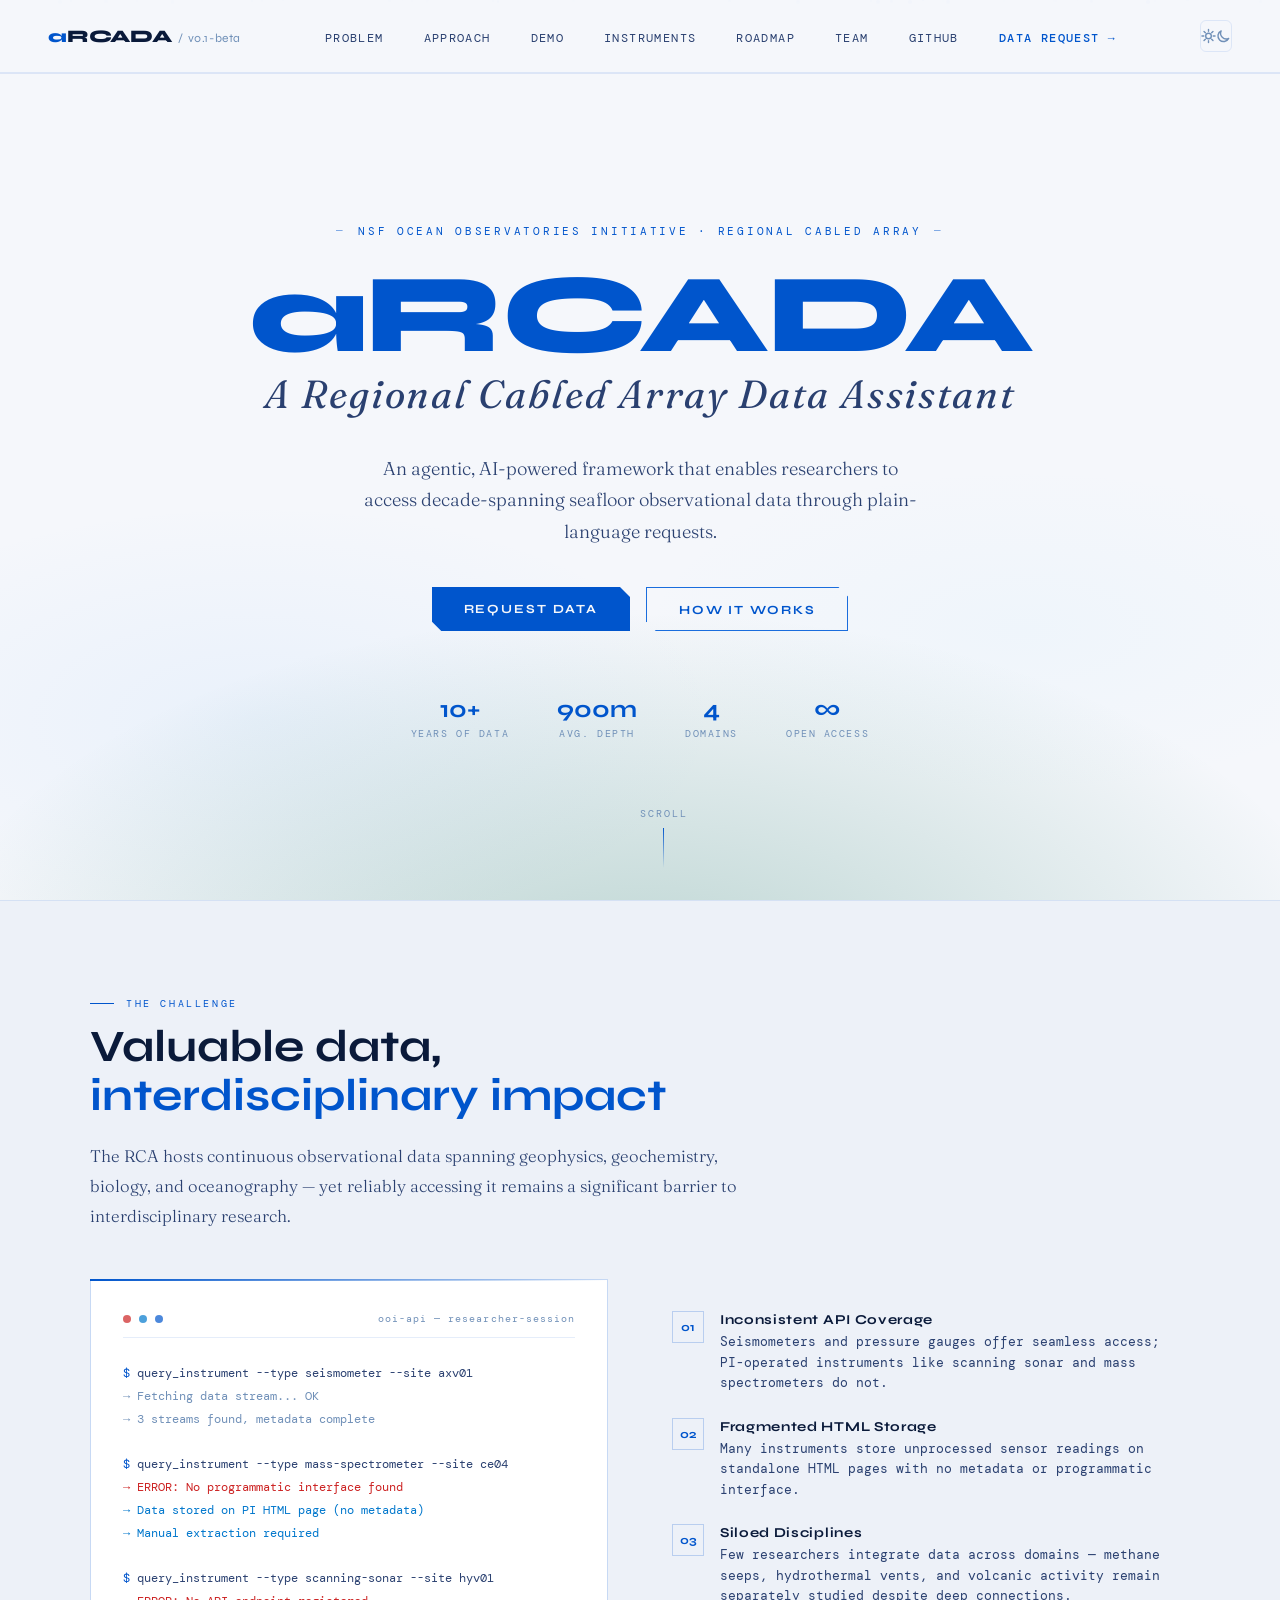
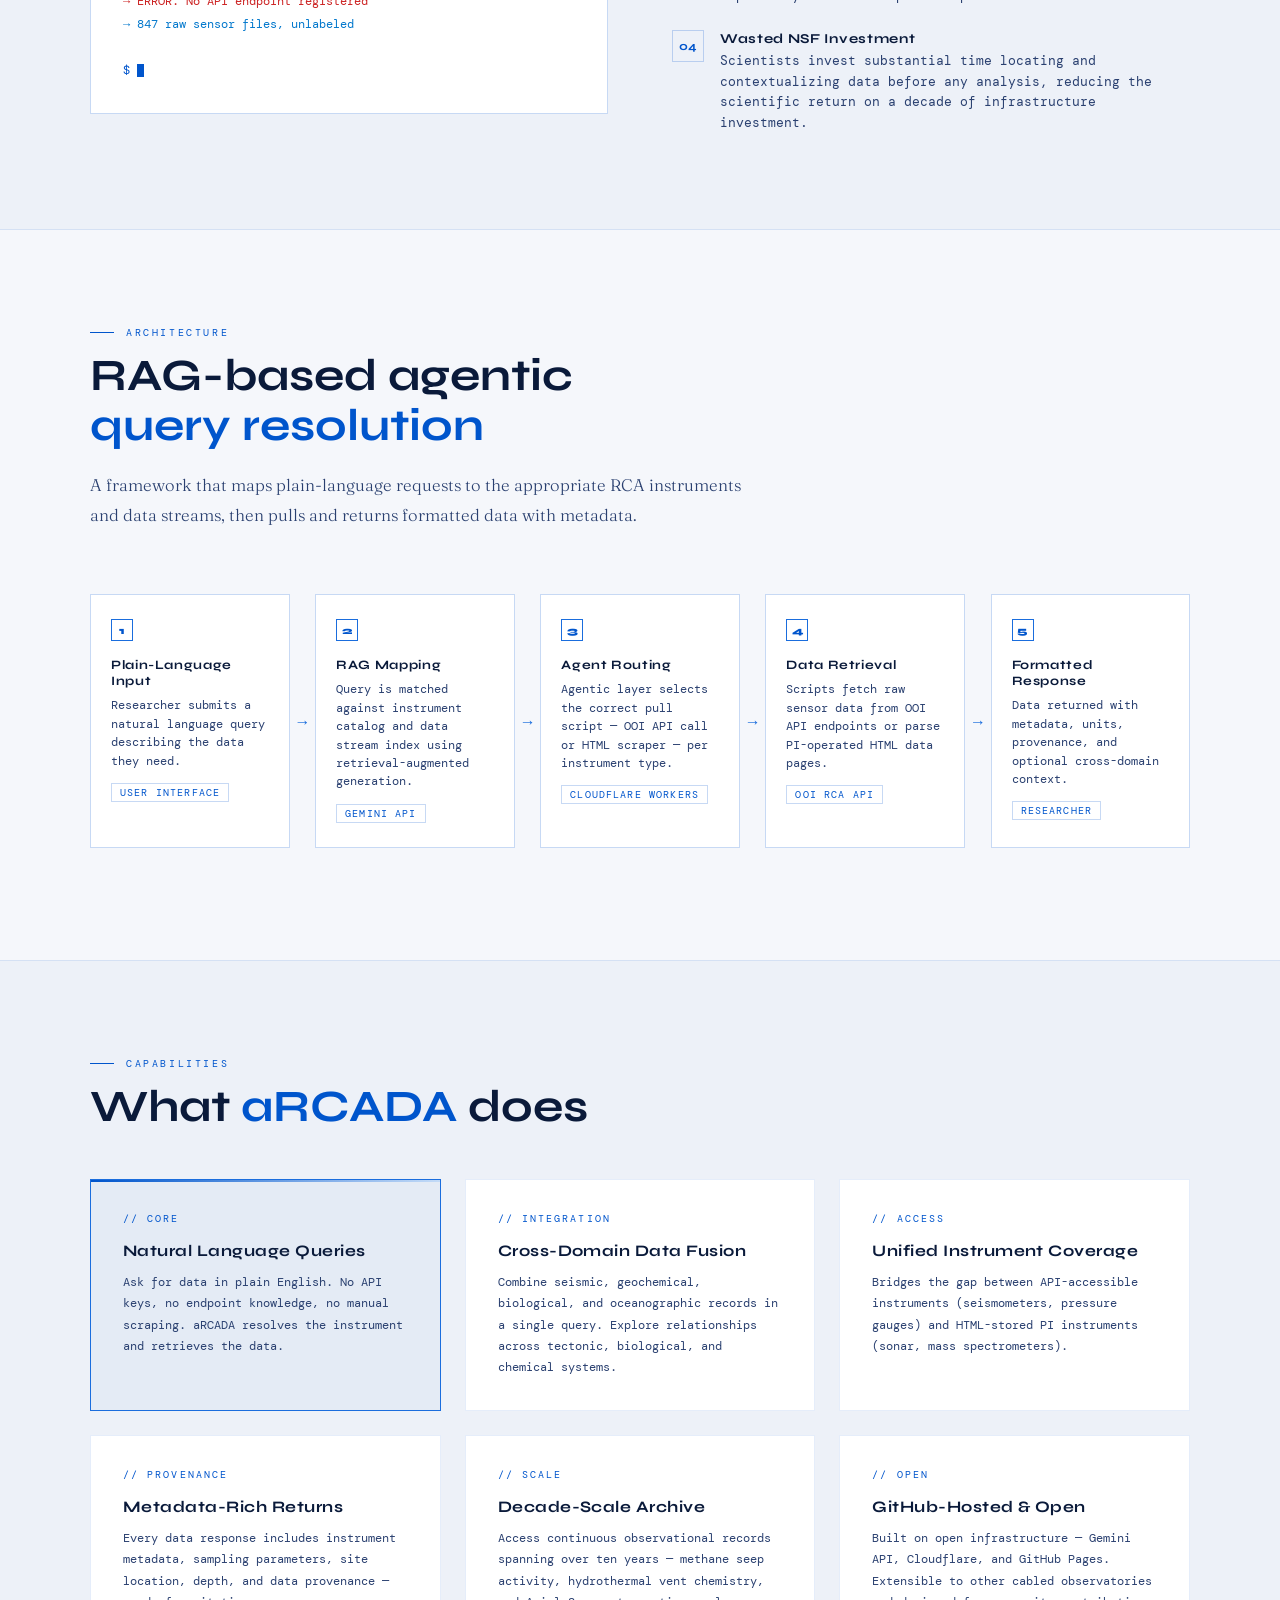
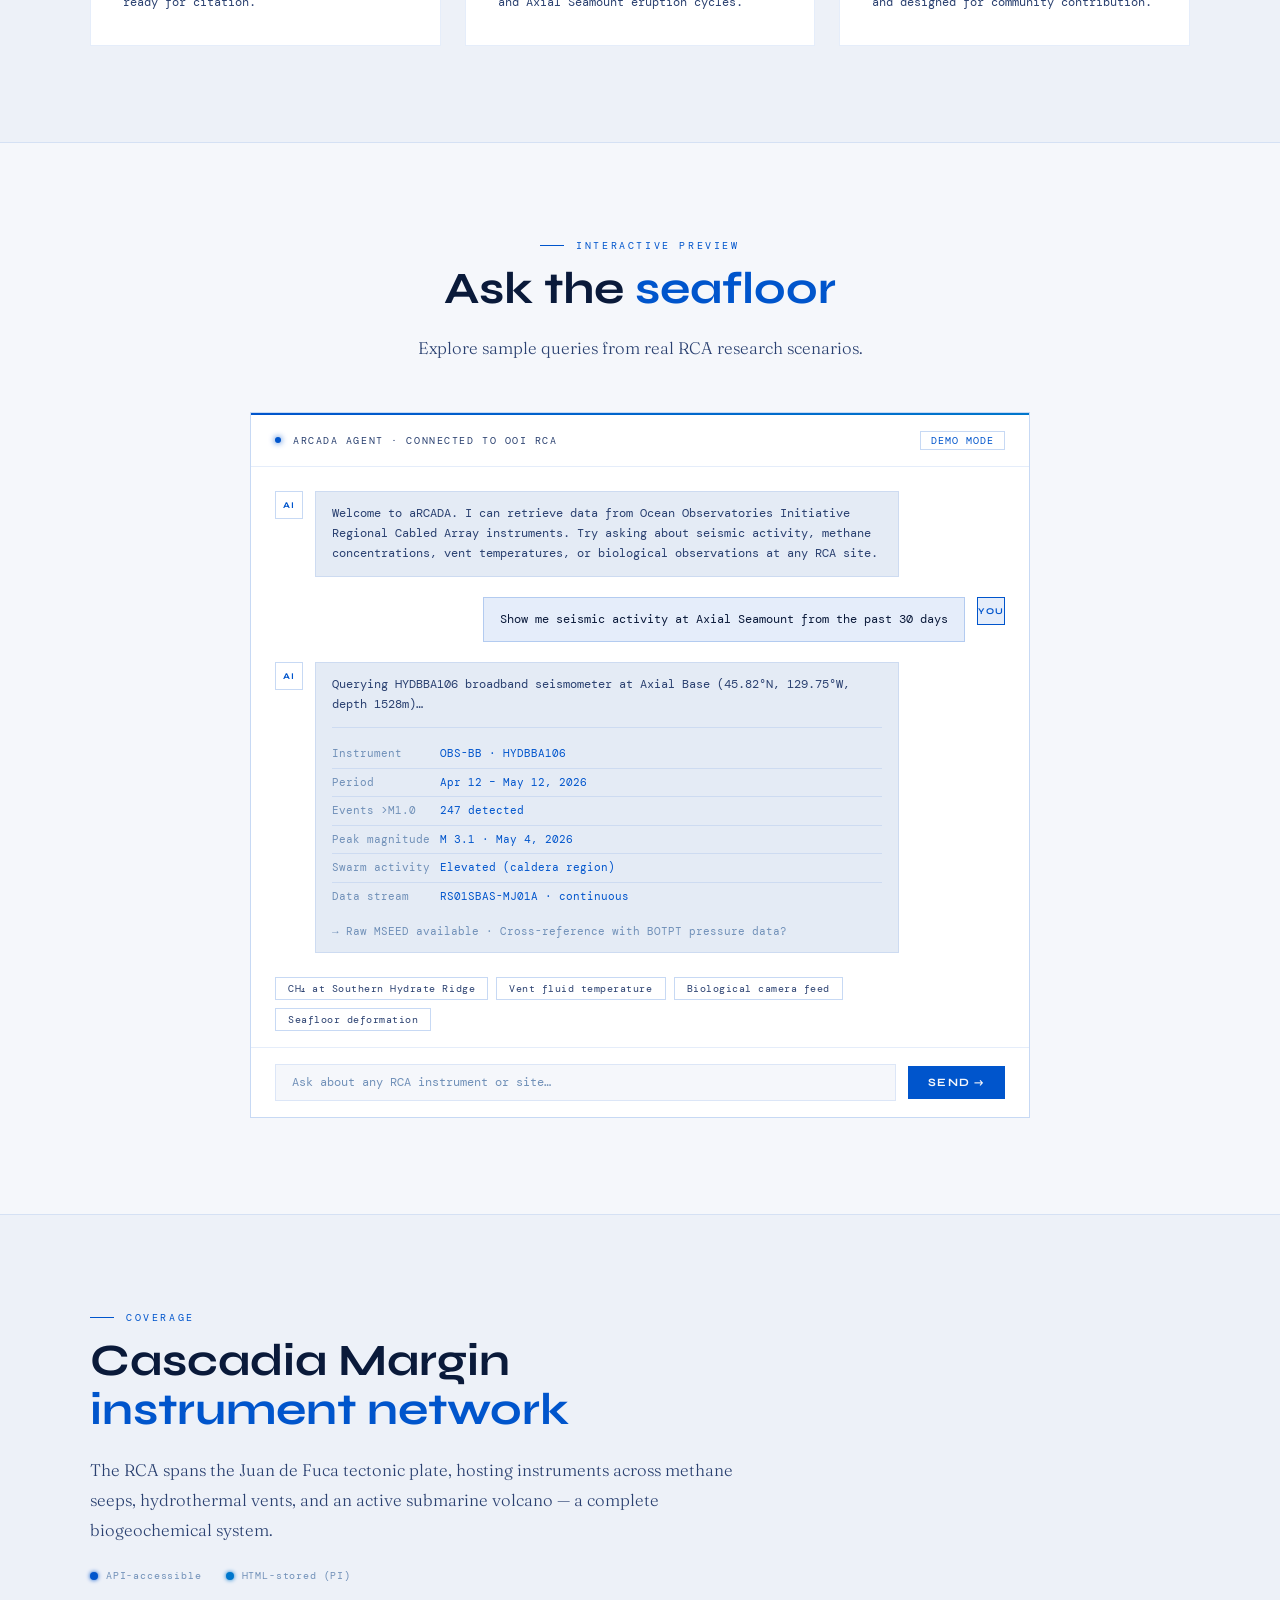
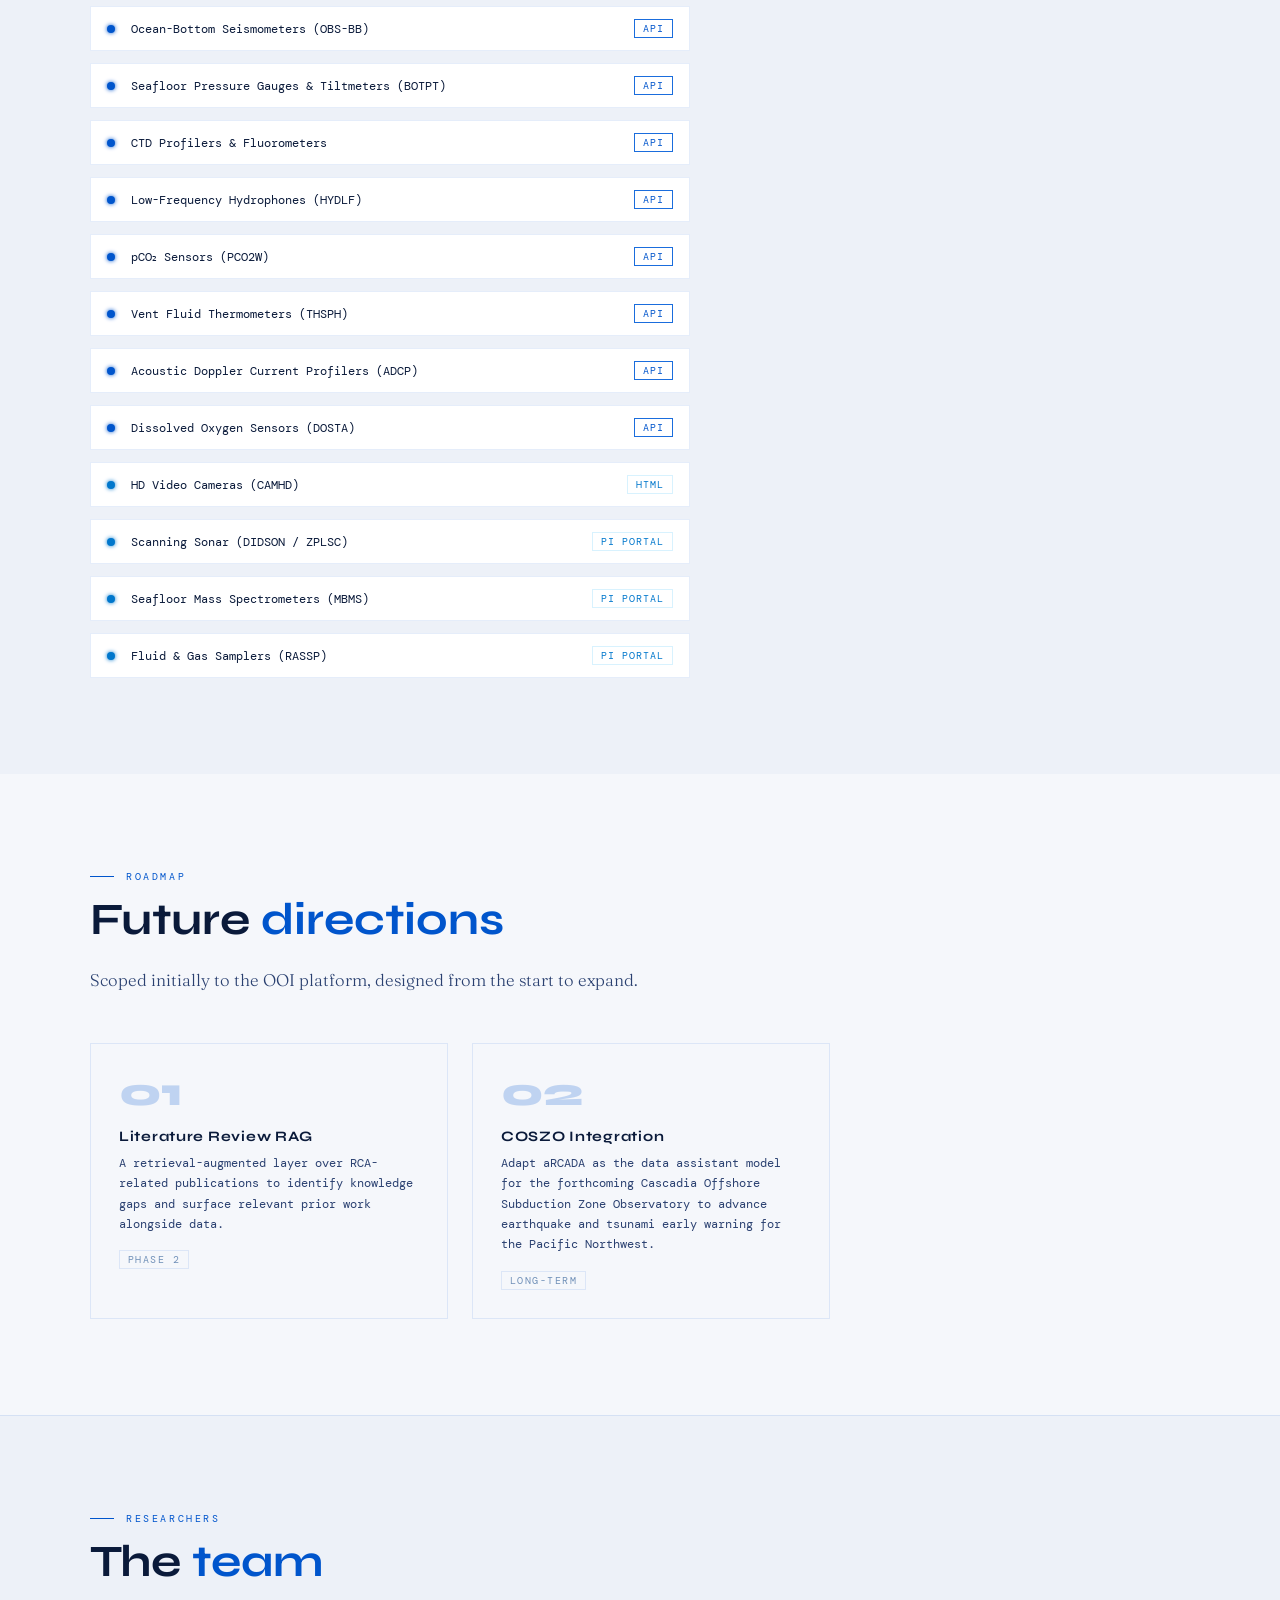
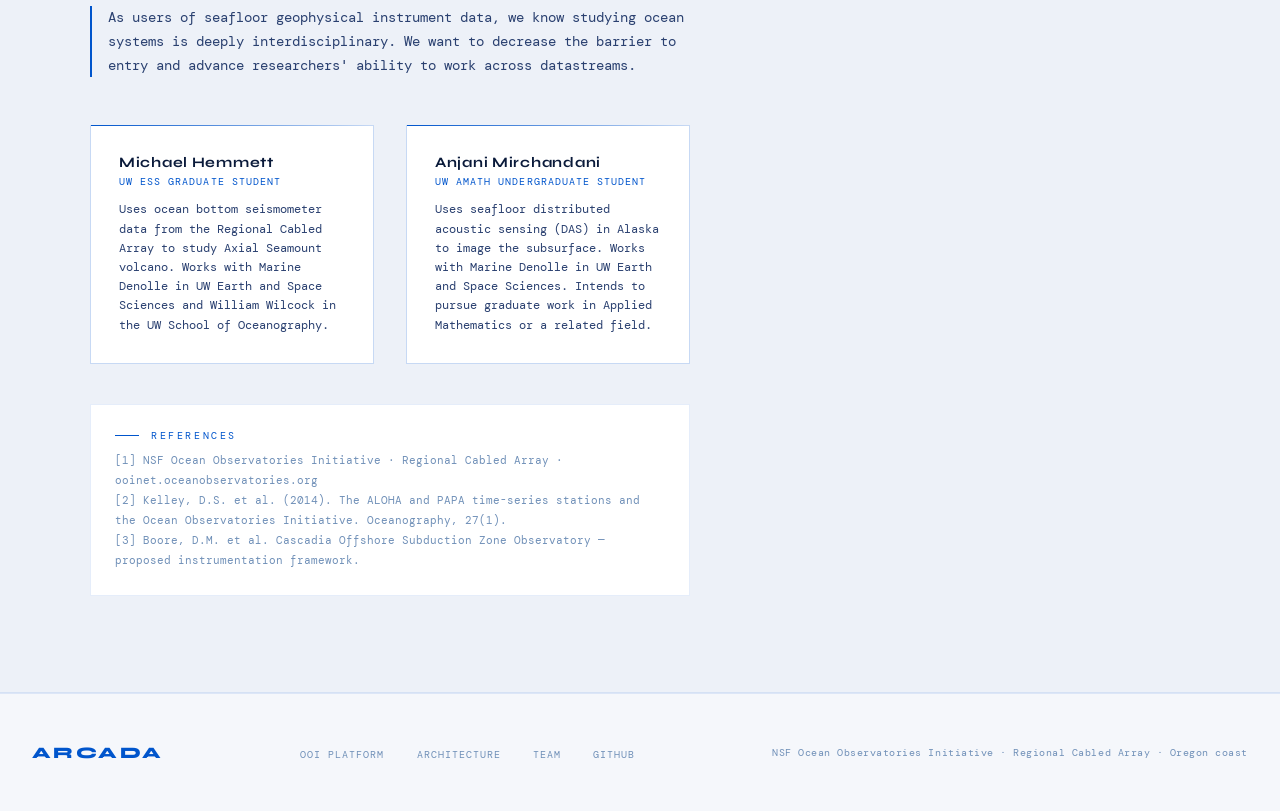
==== commit ccb87002: "Merge pull request #18 from mhemmett/mhemmett Fix nav font, PI instrument links, and remove thinking" ====
--- a/index.html
+++ b/index.html
@@ -1504,17 +1504,17 @@
         <span class="inst-name">HD Video Cameras (CAMHD)</span>
         <span class="inst-tag html">HTML</span>
       </a>
-      <a class="instrument-item" href="https://interactiveoceans.washington.edu/" target="_blank" rel="noopener">
+      <a class="instrument-item" href="http://piweb.ooirsn.uw.edu/marum/data/OVRSRA101/" target="_blank" rel="noopener">
         <div class="inst-dot html"></div>
         <span class="inst-name">Scanning Sonar (DIDSON / ZPLSC)</span>
         <span class="inst-tag html">PI Portal</span>
       </a>
-      <a class="instrument-item" href="https://interactiveoceans.washington.edu/" target="_blank" rel="noopener">
+      <a class="instrument-item" href="http://piweb.ooirsn.uw.edu/marum/data/MASSP/" target="_blank" rel="noopener">
         <div class="inst-dot html"></div>
         <span class="inst-name">Seafloor Mass Spectrometers (MBMS)</span>
         <span class="inst-tag html">PI Portal</span>
       </a>
-      <a class="instrument-item" href="https://interactiveoceans.washington.edu/" target="_blank" rel="noopener">
+      <a class="instrument-item" href="http://piweb.ooirsn.uw.edu/marum/data/RASSP/" target="_blank" rel="noopener">
         <div class="inst-dot html"></div>
         <span class="inst-name">Fluid &amp; Gas Samplers (RASSP)</span>
         <span class="inst-tag html">PI Portal</span>
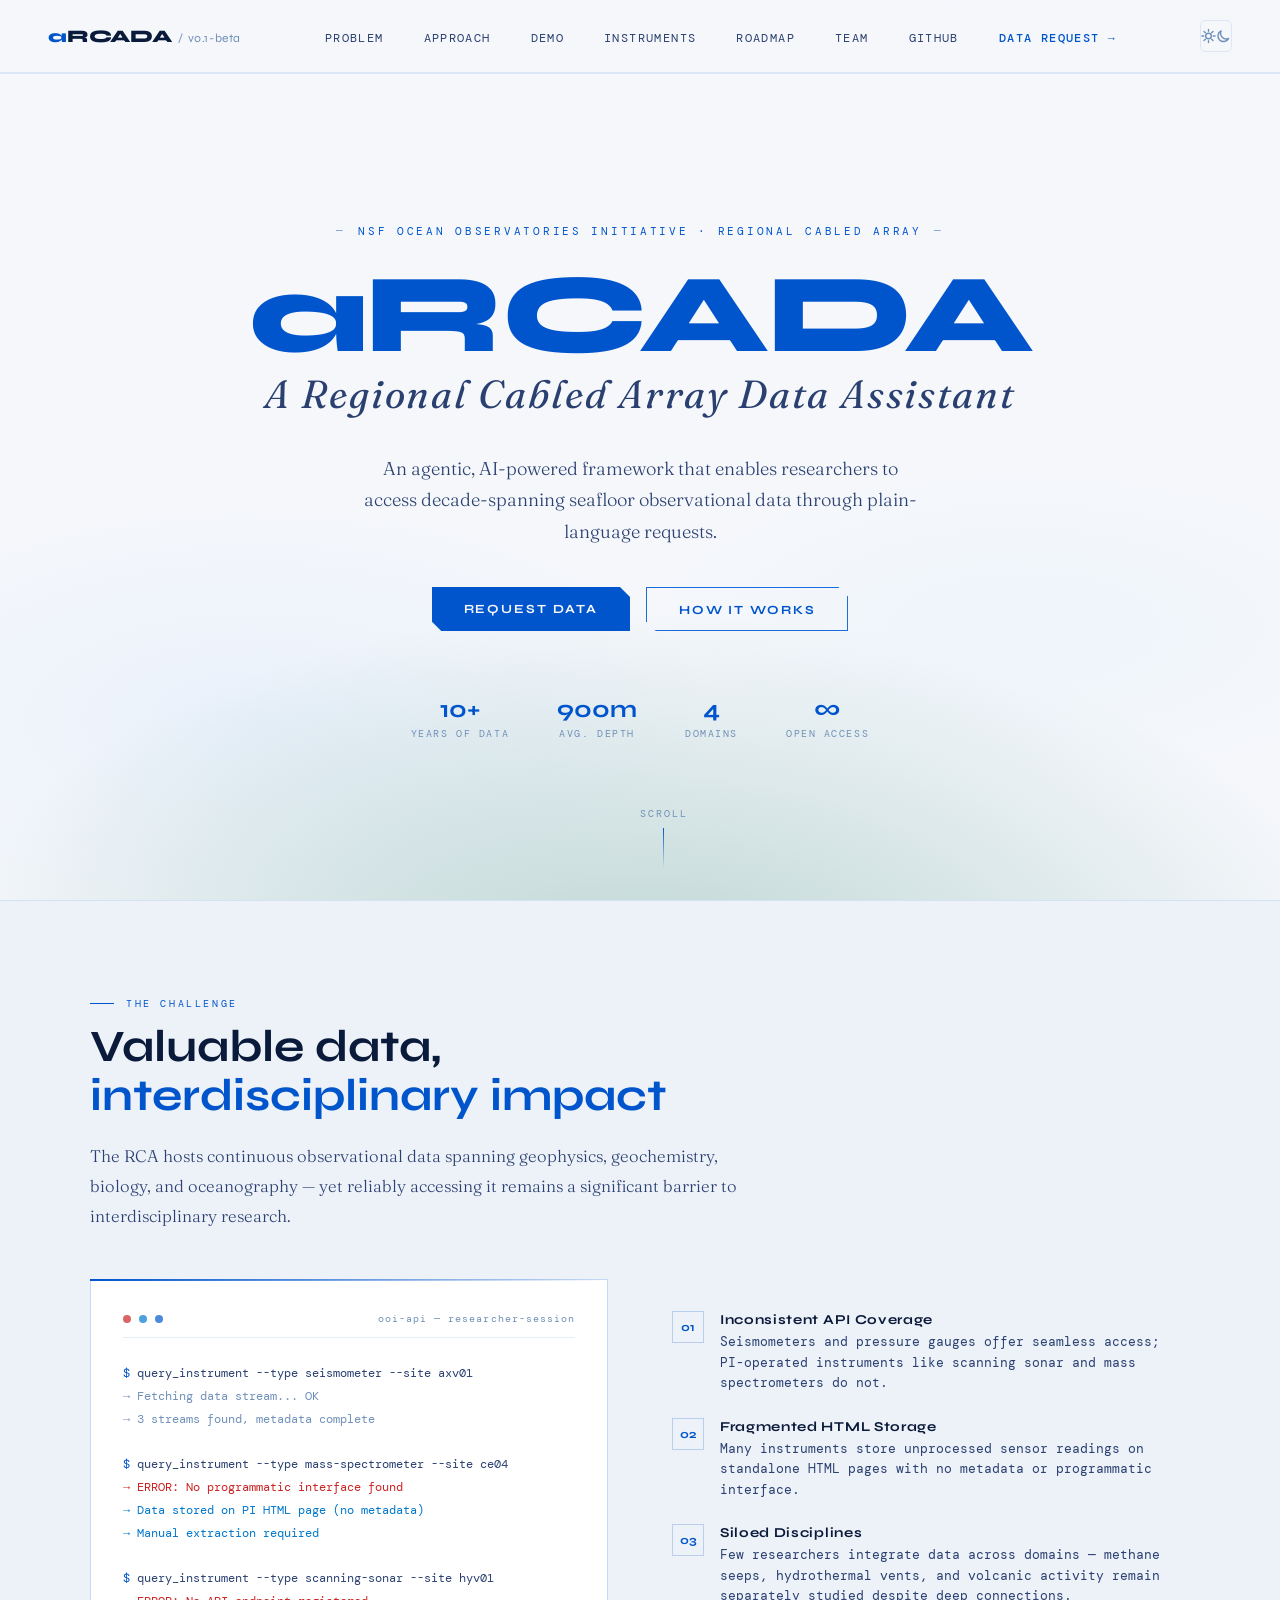
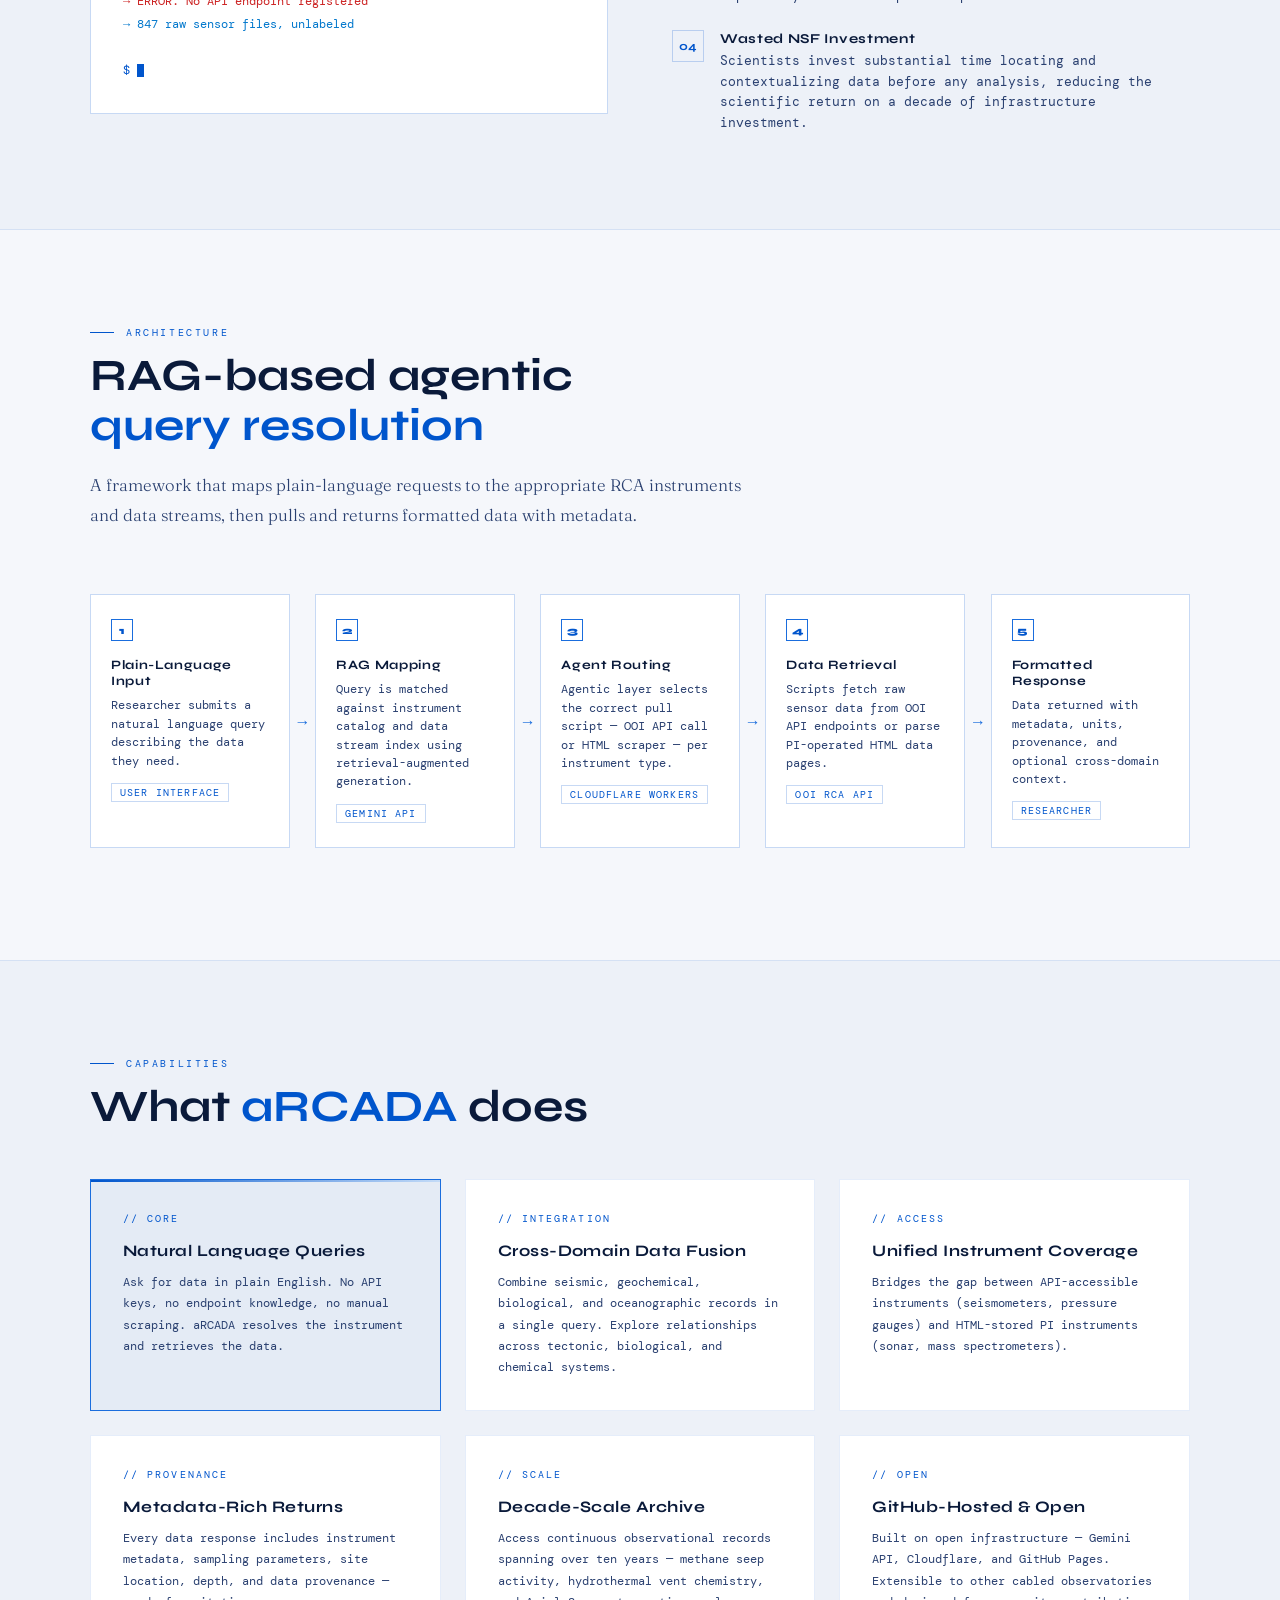
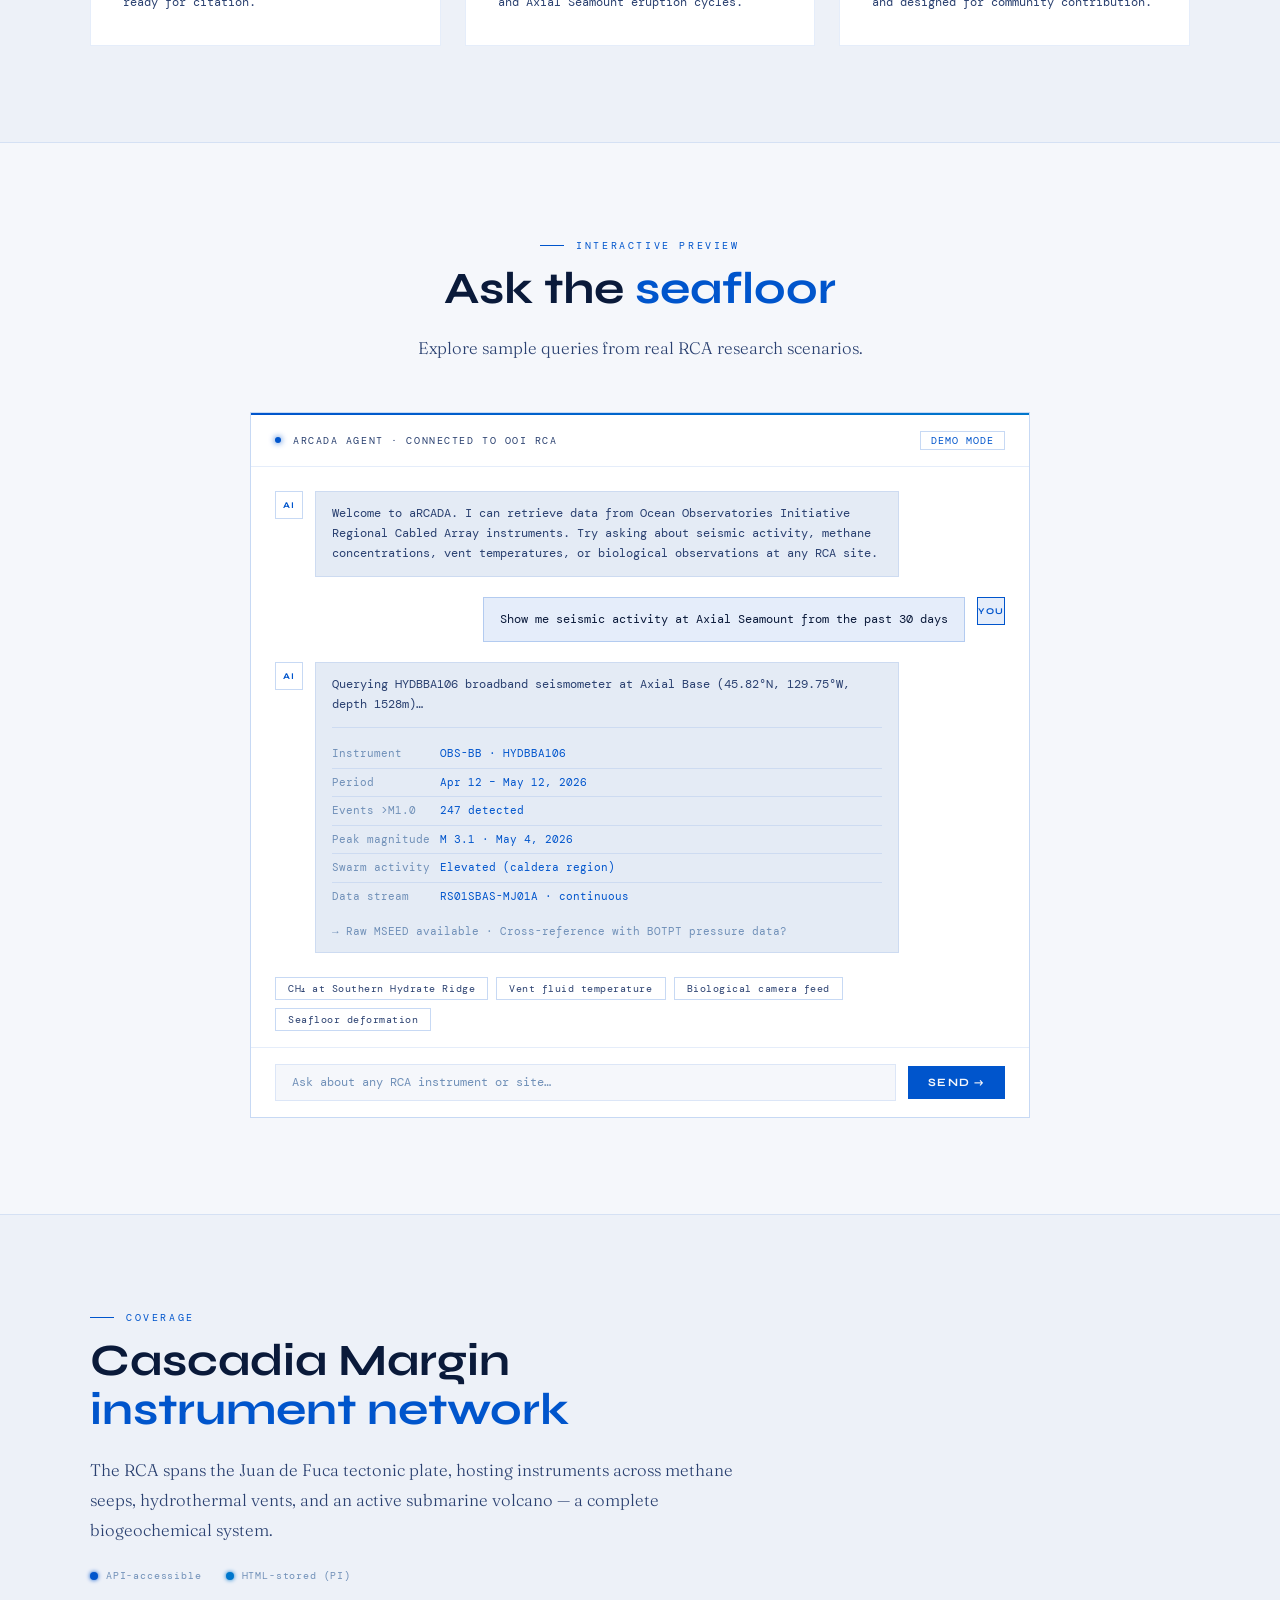
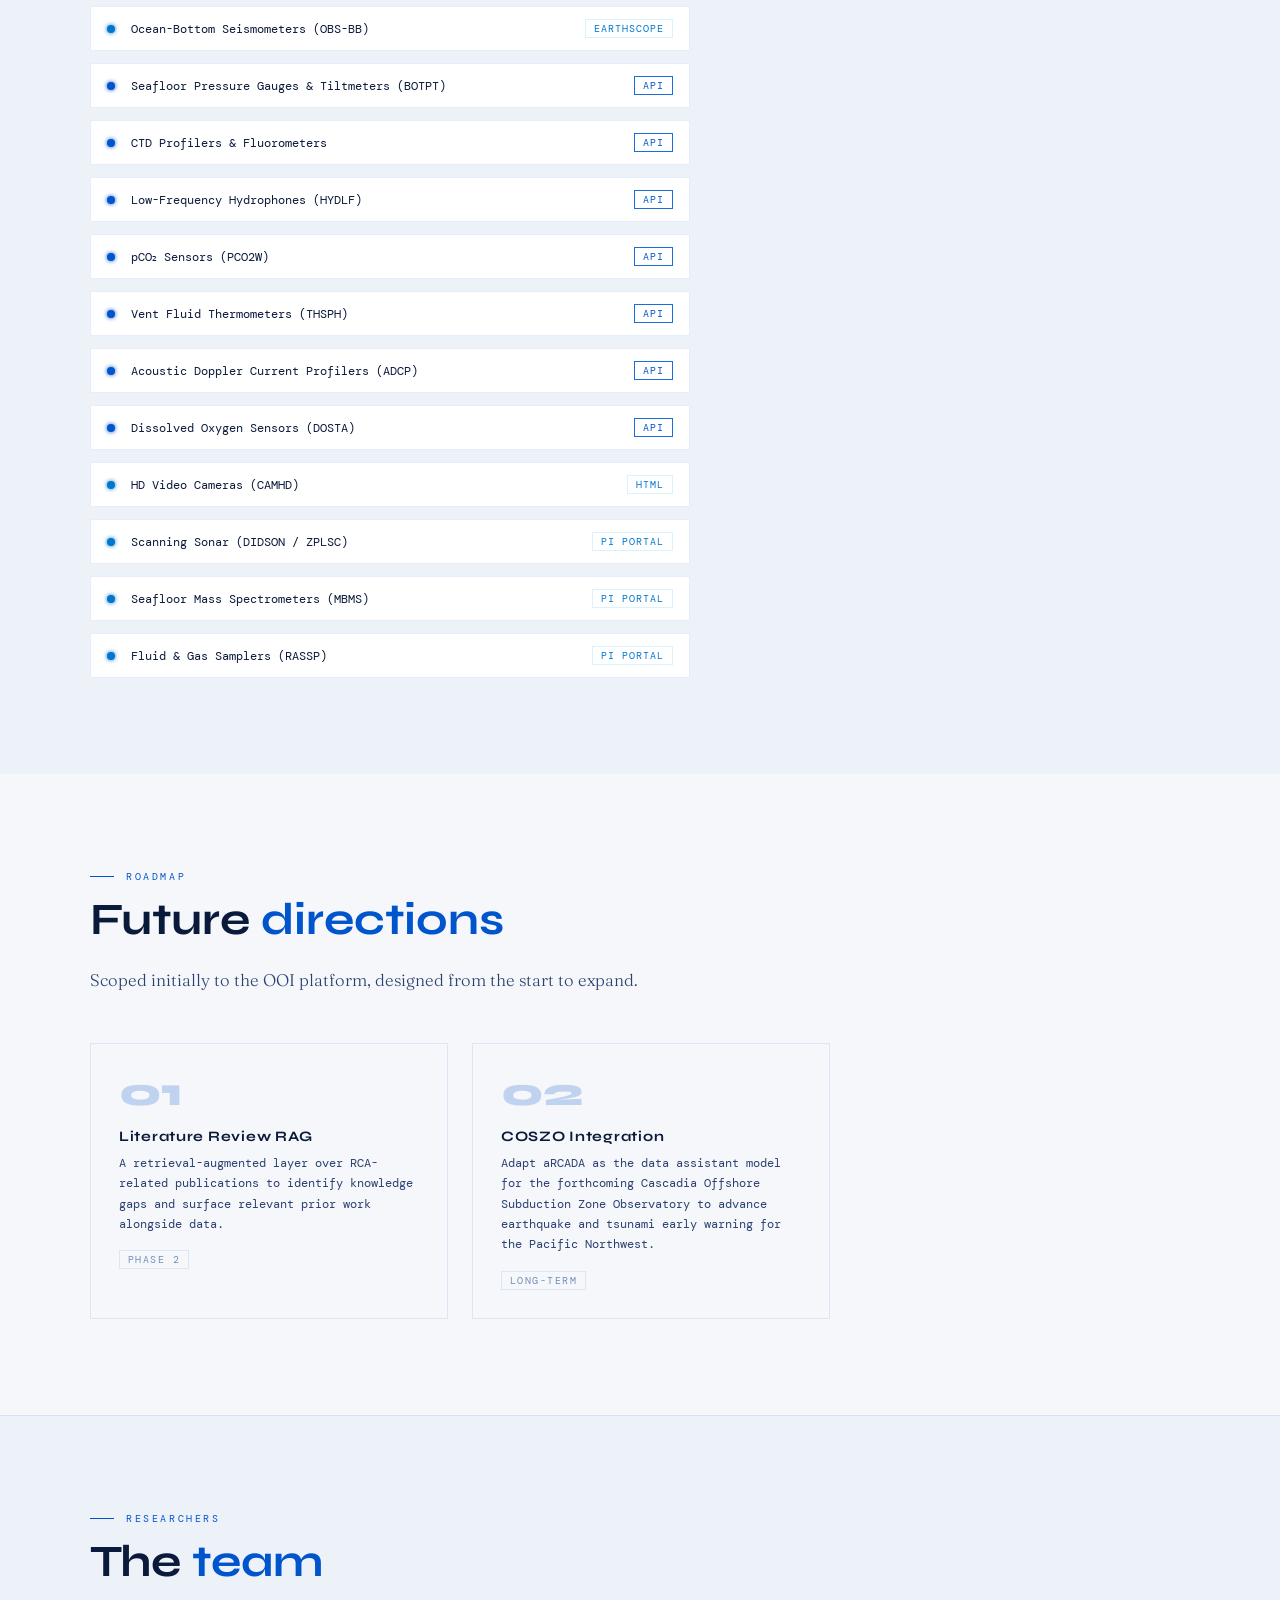
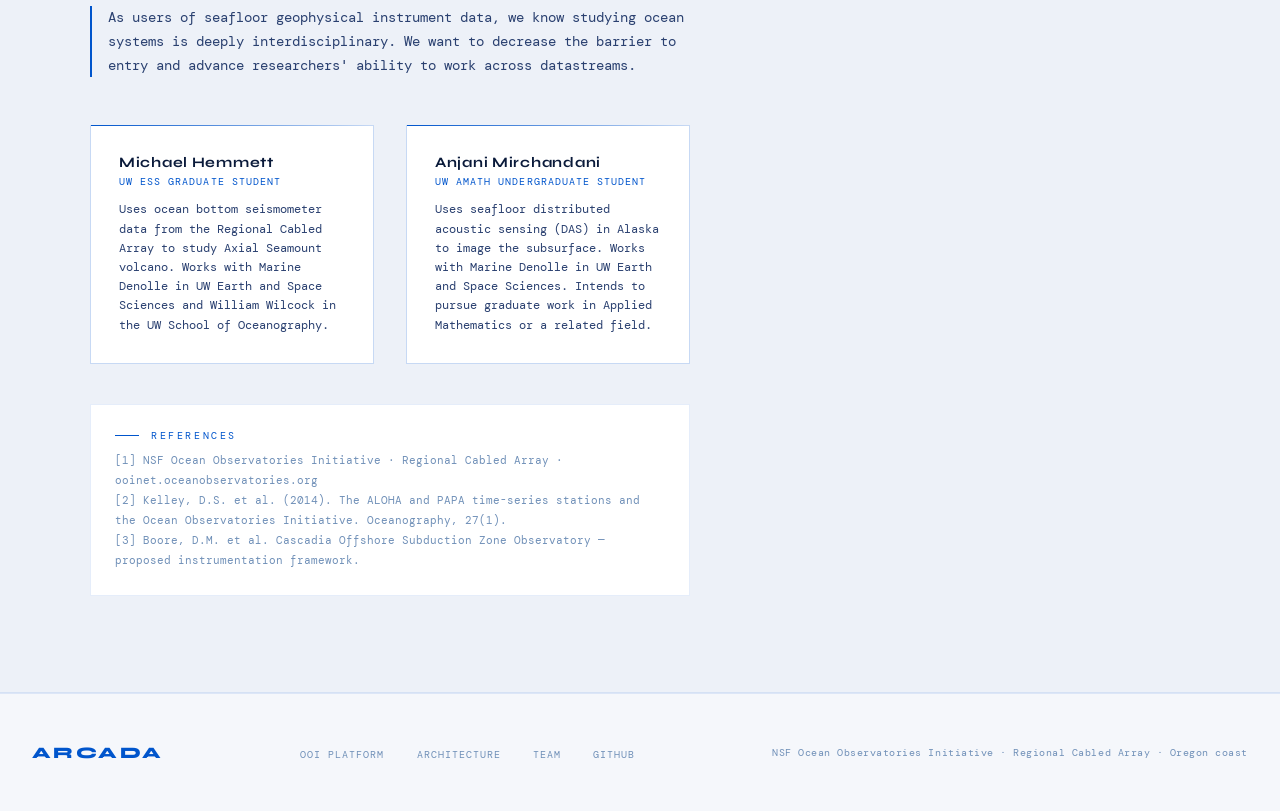
==== commit 671b9640: "Fix main page instrument links; switch to gemini-2.0-flash models - Seismometer entry: fix href to F" ====
--- a/index.html
+++ b/index.html
@@ -1459,22 +1459,22 @@
     </div>
 
     <div class="instrument-list" style="max-width:600px;margin-top:1.5rem;">
-      <a class="instrument-item" href="https://oceanobservatories.org/instrument-class/hydbba/" target="_blank" rel="noopener">
-        <div class="inst-dot api"></div>
+      <a class="instrument-item" href="https://www.fdsn.org/networks/detail/OO/" target="_blank" rel="noopener">
+        <div class="inst-dot html"></div>
         <span class="inst-name">Ocean-Bottom Seismometers (OBS-BB)</span>
-        <span class="inst-tag api">API</span>
+        <span class="inst-tag html">EarthScope</span>
       </a>
       <a class="instrument-item" href="https://oceanobservatories.org/instrument-class/botpt/" target="_blank" rel="noopener">
         <div class="inst-dot api"></div>
         <span class="inst-name">Seafloor Pressure Gauges &amp; Tiltmeters (BOTPT)</span>
         <span class="inst-tag api">API</span>
       </a>
-      <a class="instrument-item" href="https://oceanobservatories.org/instrument-class/ctdpf/" target="_blank" rel="noopener">
+      <a class="instrument-item" href="https://oceanobservatories.org/instrument-class/ctdpfb/" target="_blank" rel="noopener">
         <div class="inst-dot api"></div>
         <span class="inst-name">CTD Profilers &amp; Fluorometers</span>
         <span class="inst-tag api">API</span>
       </a>
-      <a class="instrument-item" href="https://oceanobservatories.org/instrument-class/hydlf/" target="_blank" rel="noopener">
+      <a class="instrument-item" href="https://oceanobservatories.org/instrument-class/hydlfa/" target="_blank" rel="noopener">
         <div class="inst-dot api"></div>
         <span class="inst-name">Low-Frequency Hydrophones (HYDLF)</span>
         <span class="inst-tag api">API</span>
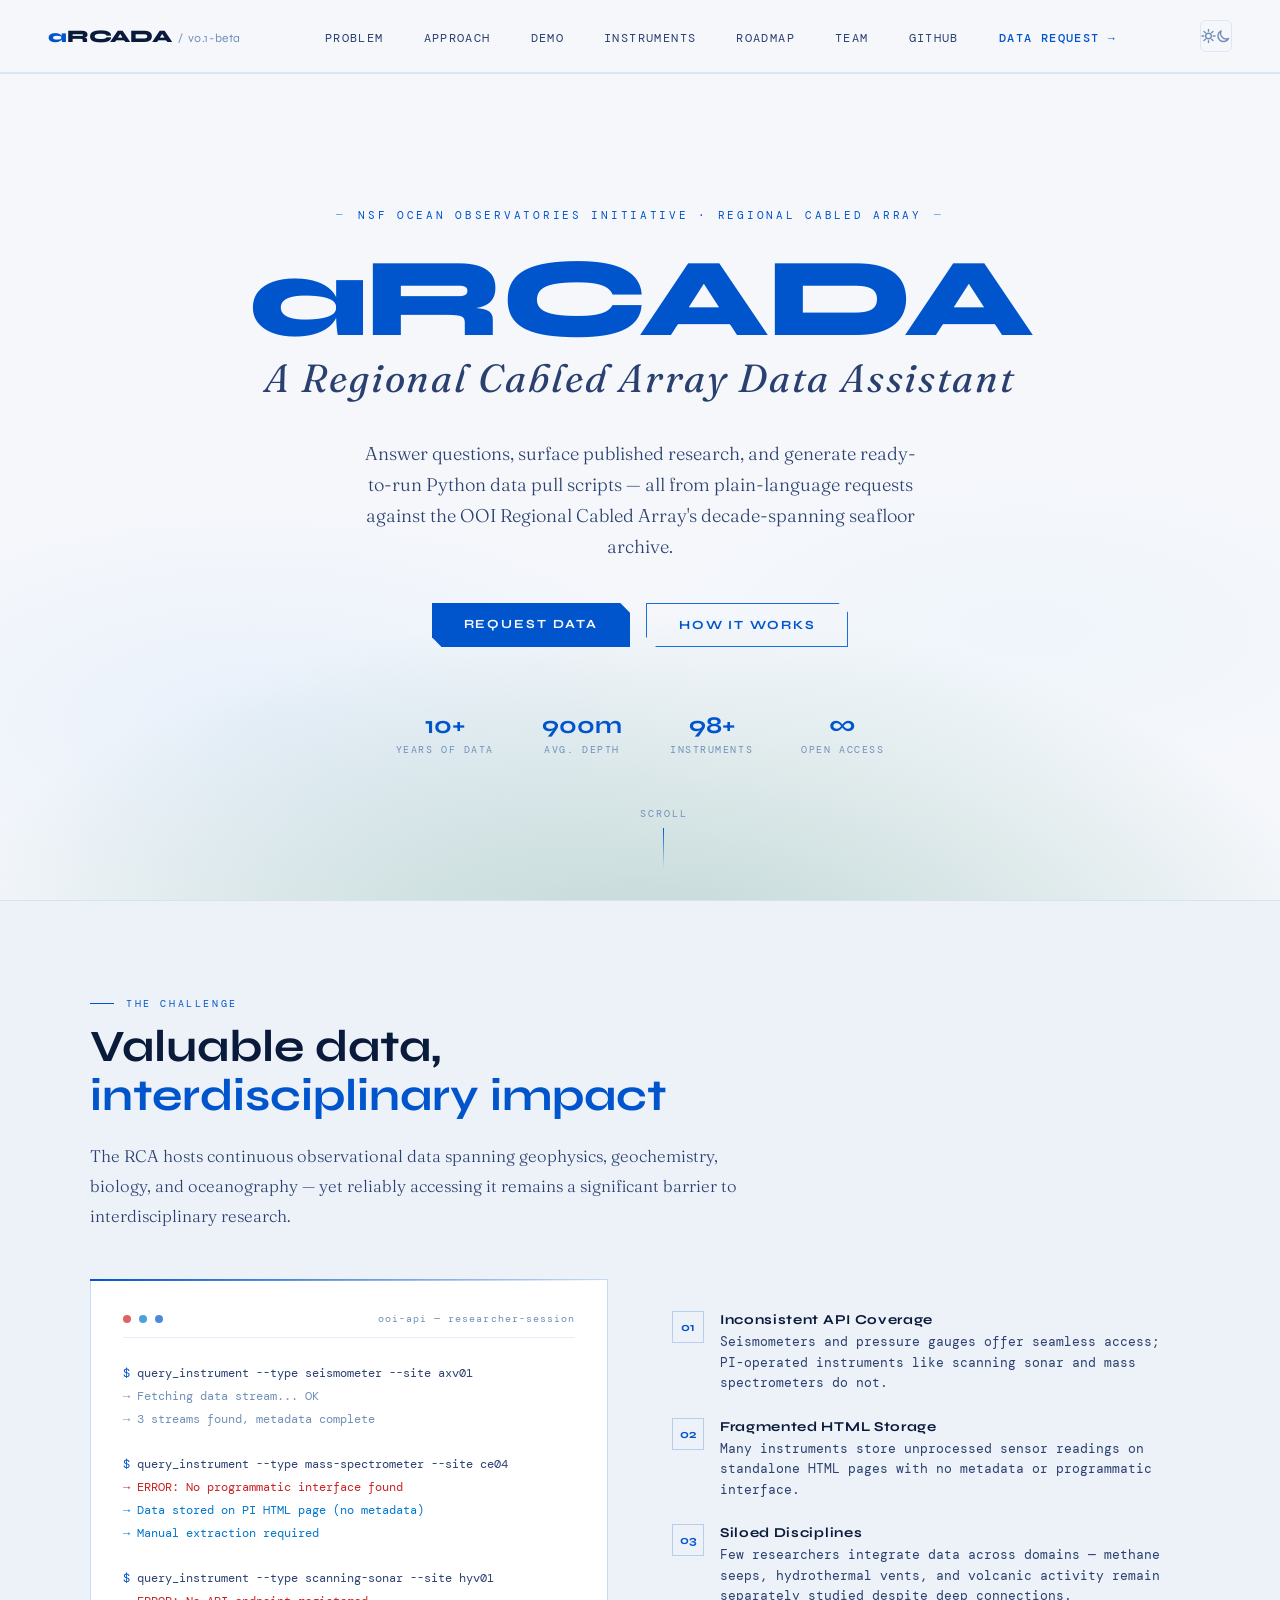
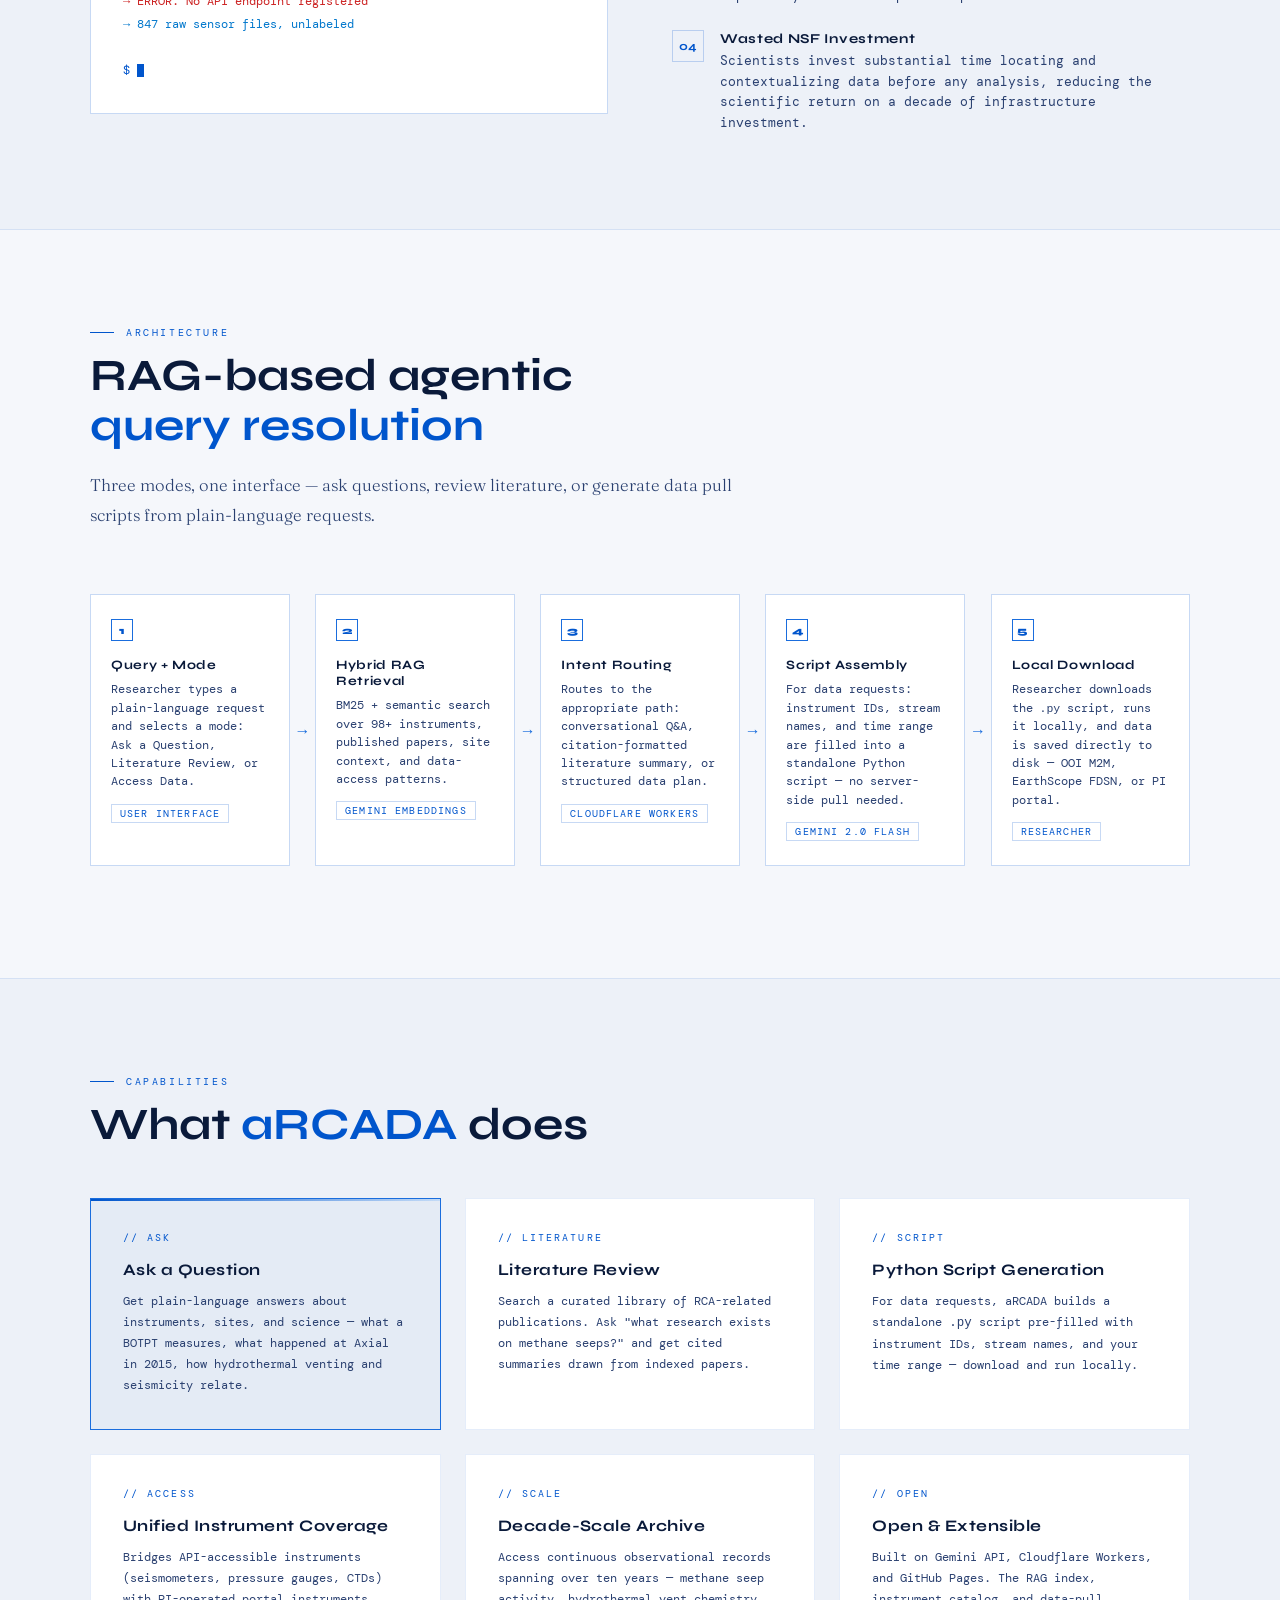
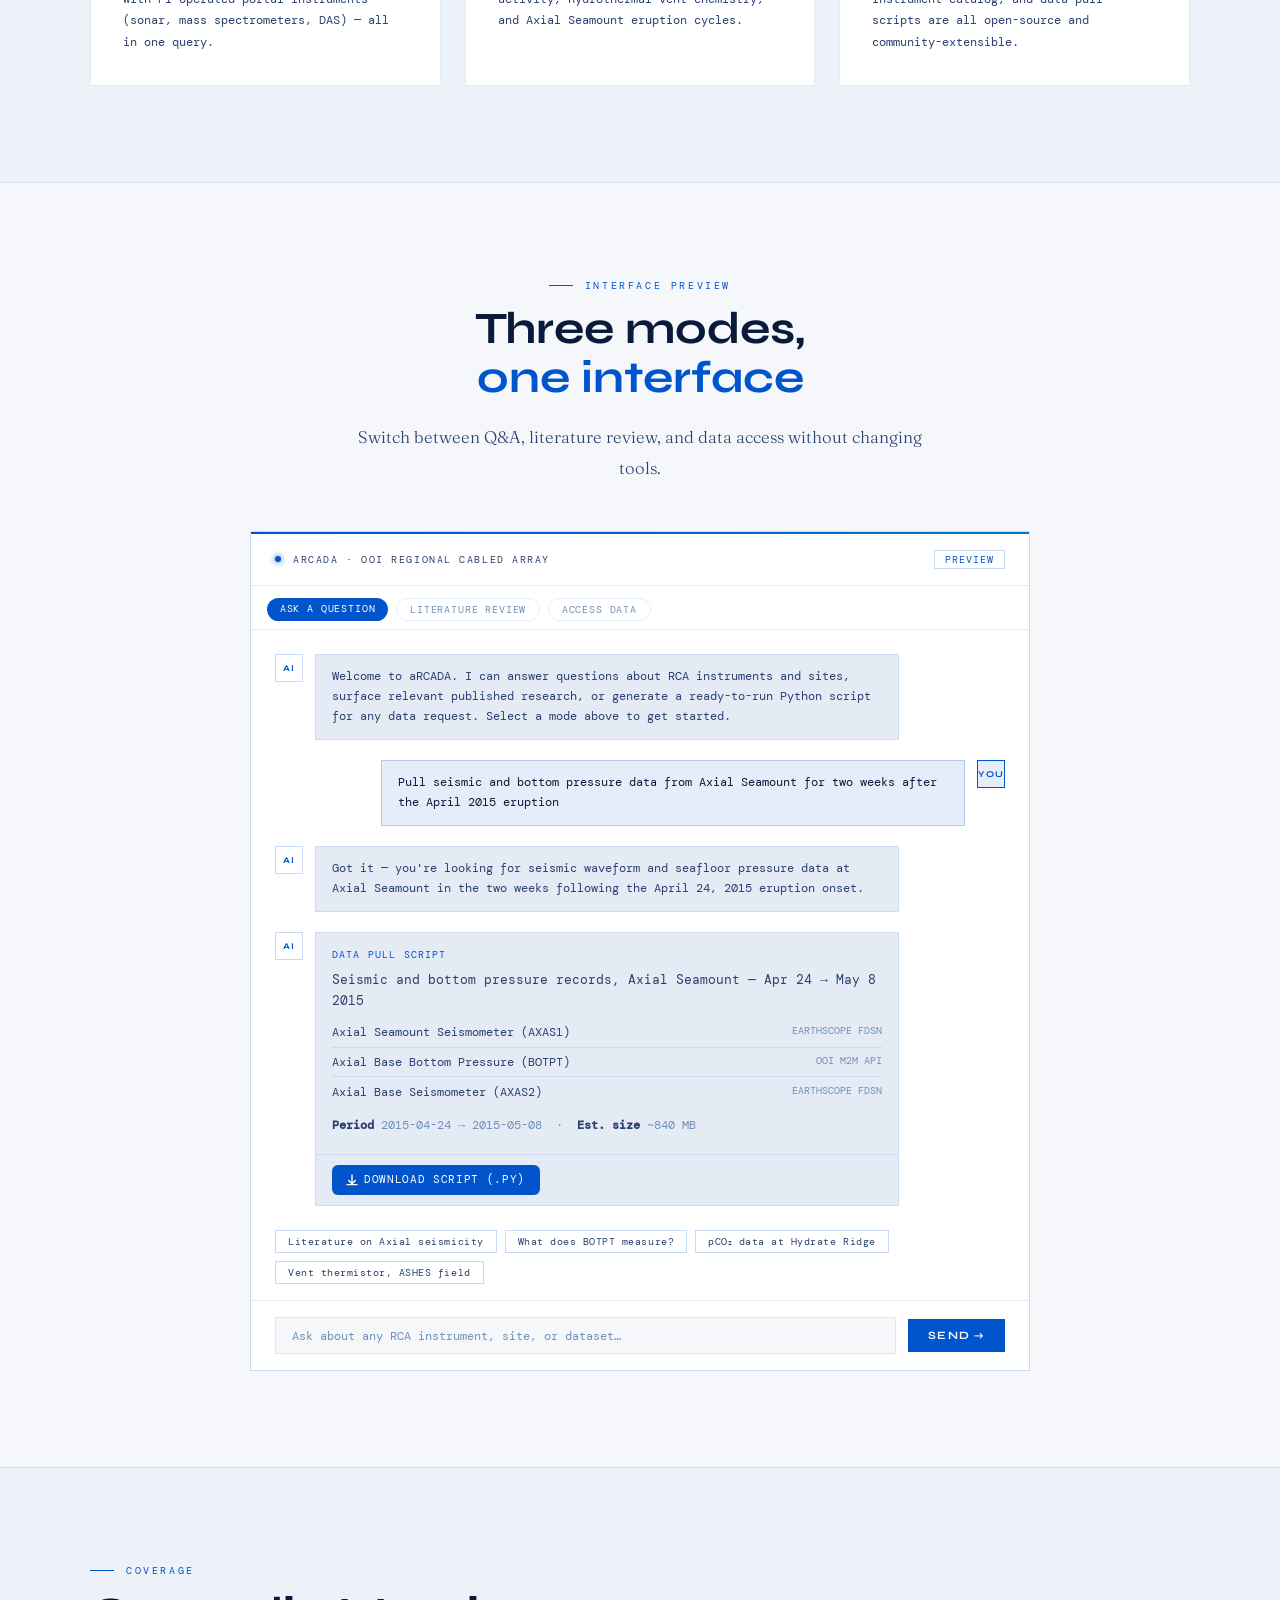
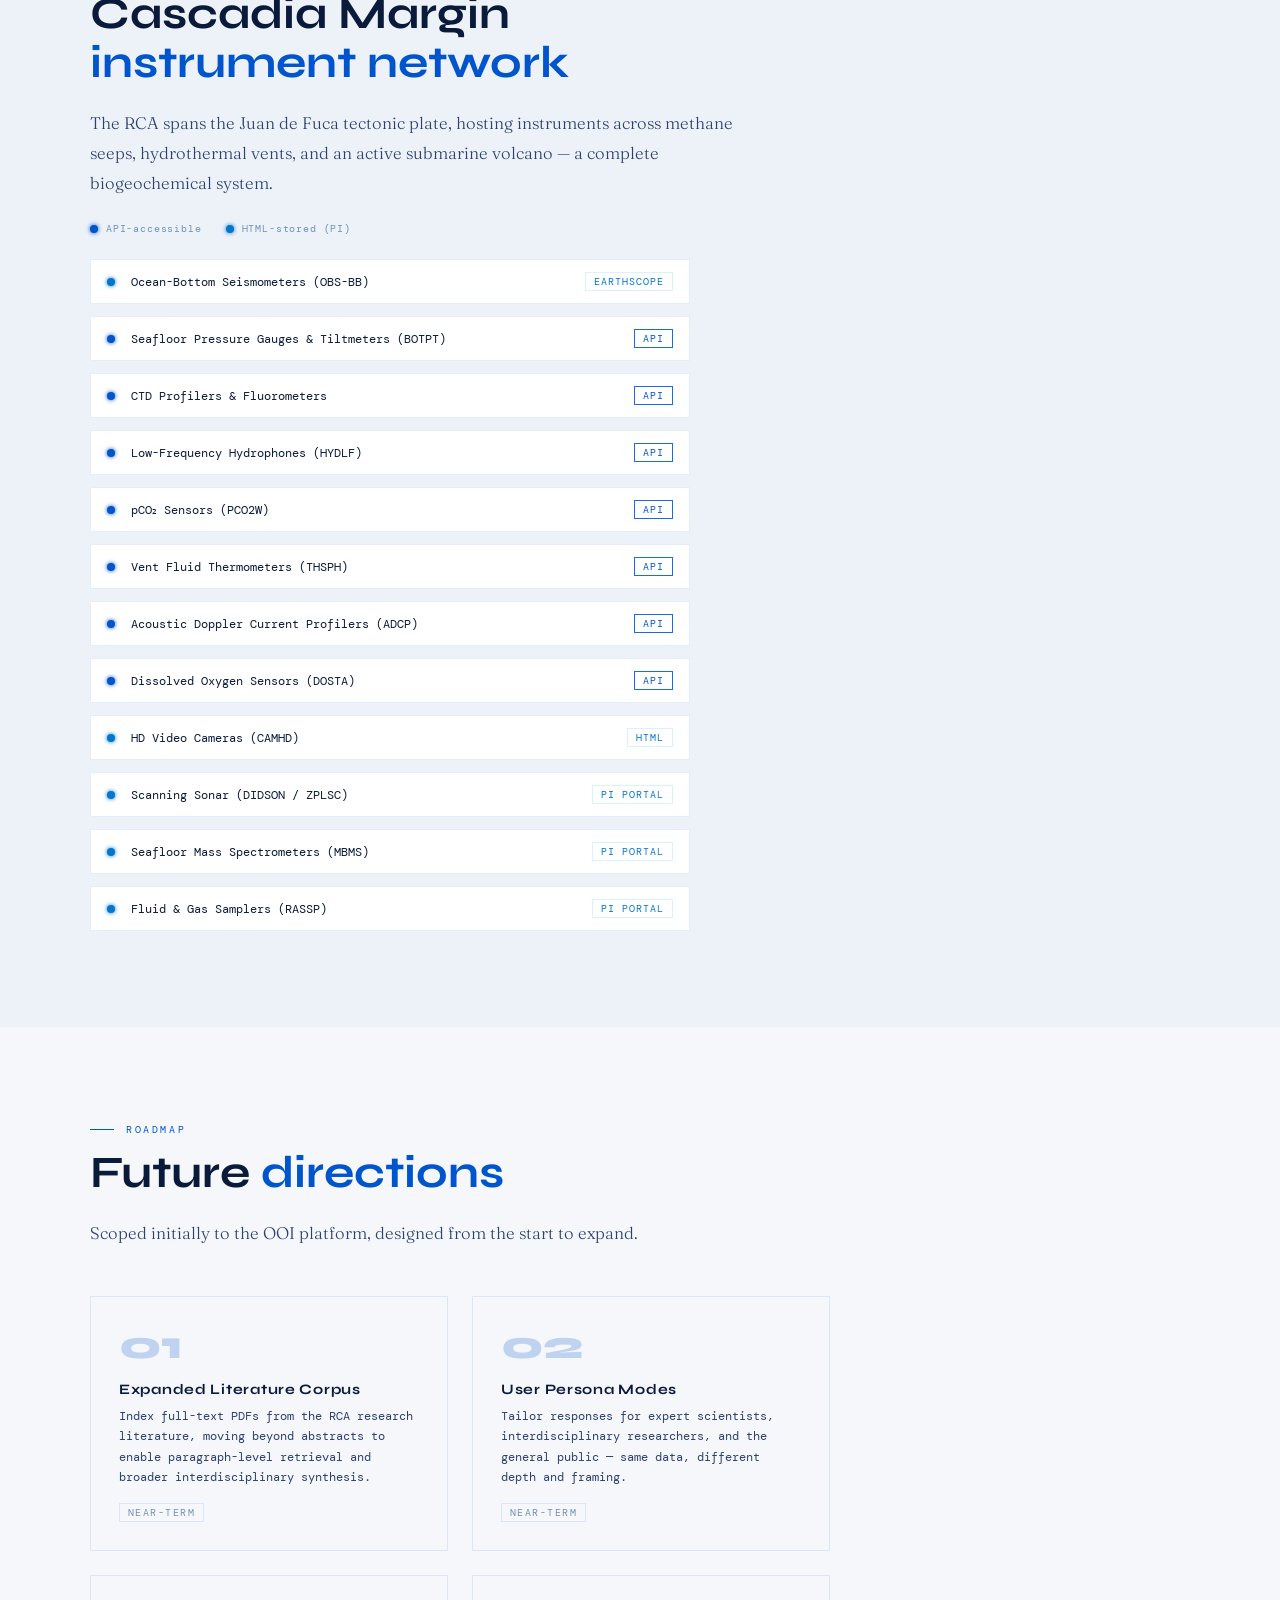
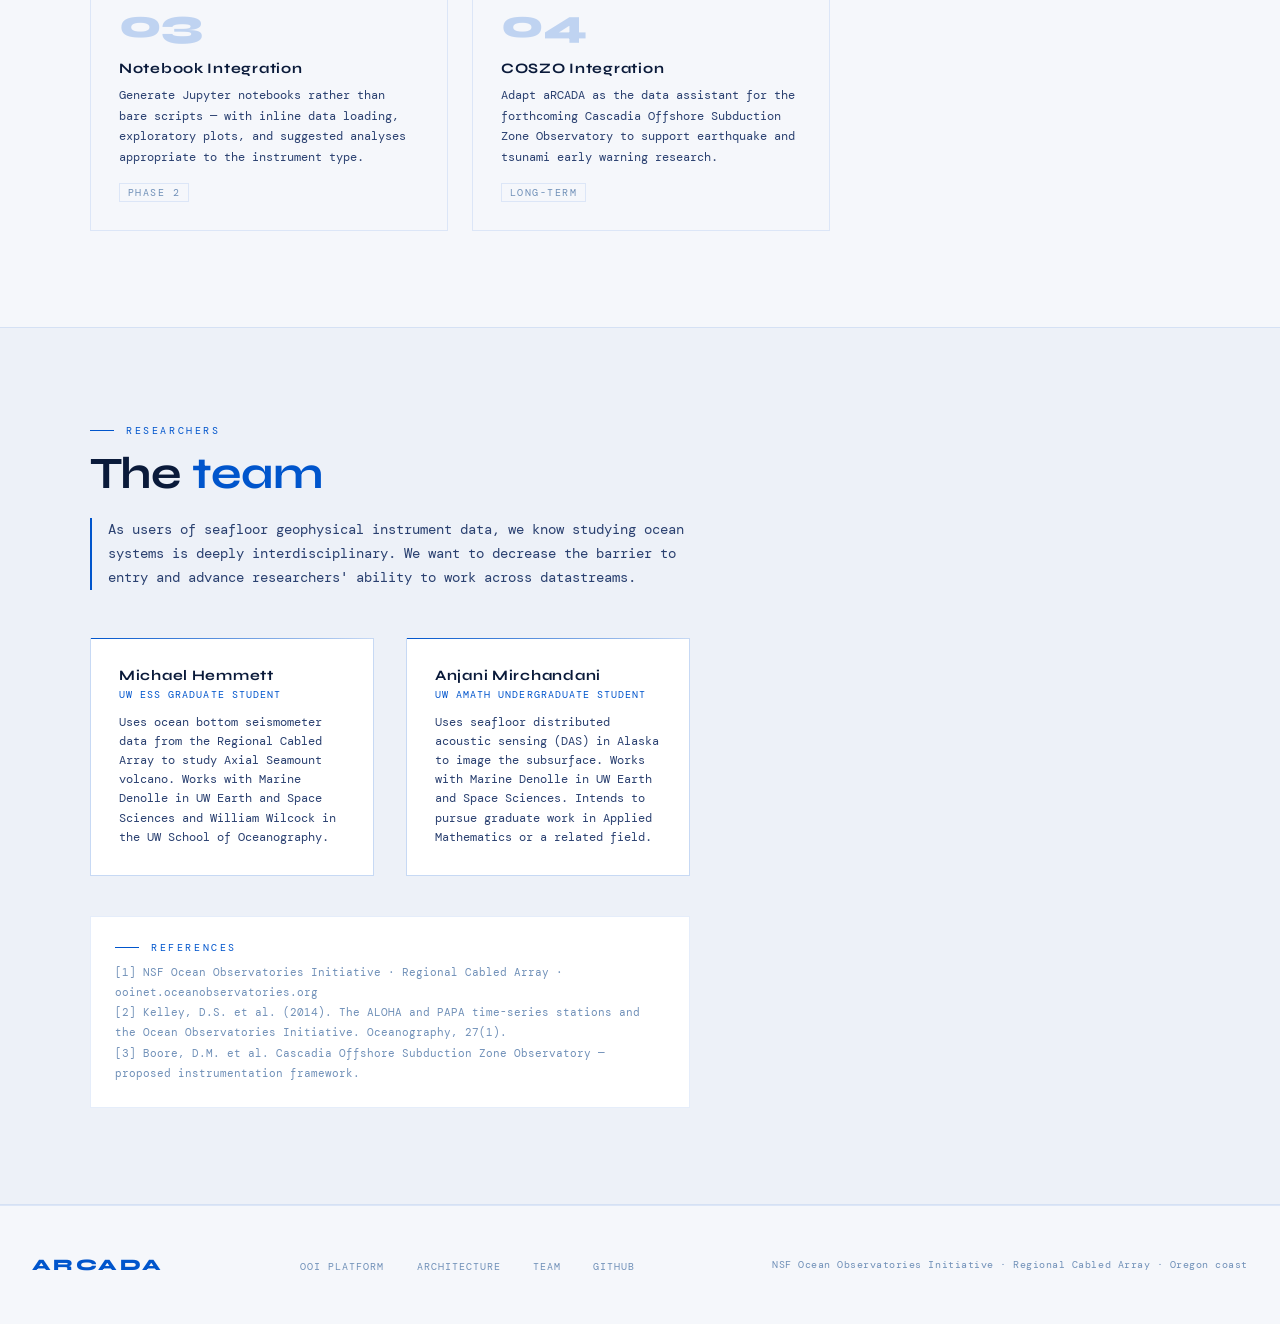
==== commit d628f230: "Merge pull request #23 from mhemmett/mhemmett Add client-side rate throttling for Gemini free-tier R" ====
--- a/index.html
+++ b/index.html
@@ -1196,8 +1196,7 @@
   </h1>
 
   <p class="hero-desc">
-    An agentic, AI-powered framework that enables researchers to access
-    decade-spanning seafloor observational data through plain-language requests.
+    Answer questions, surface published research, and generate ready-to-run Python data pull scripts — all from plain-language requests against the OOI Regional Cabled Array's decade-spanning seafloor archive.
   </p>
 
   <div class="hero-cta">
@@ -1215,8 +1214,8 @@
       <span class="hero-meta-label">Avg. Depth</span>
     </div>
     <div class="hero-meta-item">
-      <span class="hero-meta-num">4</span>
-      <span class="hero-meta-label">Domains</span>
+      <span class="hero-meta-num">98+</span>
+      <span class="hero-meta-label">Instruments</span>
     </div>
     <div class="hero-meta-item">
       <span class="hero-meta-num">∞</span>
@@ -1301,42 +1300,42 @@
     <div class="approach-header">
       <div class="section-label">Architecture</div>
       <h2 class="section-title">RAG-based agentic<br><span class="teal">query resolution</span></h2>
-      <p class="section-body">A framework that maps plain-language requests to the appropriate RCA instruments and data streams, then pulls and returns formatted data with metadata.</p>
+      <p class="section-body">Three modes, one interface — ask questions, review literature, or generate data pull scripts from plain-language requests.</p>
     </div>
 
     <div class="flow-diagram">
       <div class="flow-step">
         <div class="flow-num">1</div>
-        <div class="flow-title">Plain-Language Input</div>
-        <div class="flow-desc">Researcher submits a natural language query describing the data they need.</div>
+        <div class="flow-title">Query + Mode</div>
+        <div class="flow-desc">Researcher types a plain-language request and selects a mode: Ask a Question, Literature Review, or Access Data.</div>
         <div class="flow-tag">User Interface</div>
       </div>
       <div class="flow-arrow">→</div>
       <div class="flow-step">
         <div class="flow-num">2</div>
-        <div class="flow-title">RAG Mapping</div>
-        <div class="flow-desc">Query is matched against instrument catalog and data stream index using retrieval-augmented generation.</div>
-        <div class="flow-tag">Gemini API</div>
+        <div class="flow-title">Hybrid RAG Retrieval</div>
+        <div class="flow-desc">BM25 + semantic search over 98+ instruments, published papers, site context, and data-access patterns.</div>
+        <div class="flow-tag">Gemini Embeddings</div>
       </div>
       <div class="flow-arrow">→</div>
       <div class="flow-step">
         <div class="flow-num">3</div>
-        <div class="flow-title">Agent Routing</div>
-        <div class="flow-desc">Agentic layer selects the correct pull script — OOI API call or HTML scraper — per instrument type.</div>
+        <div class="flow-title">Intent Routing</div>
+        <div class="flow-desc">Routes to the appropriate path: conversational Q&amp;A, citation-formatted literature summary, or structured data plan.</div>
         <div class="flow-tag">Cloudflare Workers</div>
       </div>
       <div class="flow-arrow">→</div>
       <div class="flow-step">
         <div class="flow-num">4</div>
-        <div class="flow-title">Data Retrieval</div>
-        <div class="flow-desc">Scripts fetch raw sensor data from OOI API endpoints or parse PI-operated HTML data pages.</div>
-        <div class="flow-tag">OOI RCA API</div>
+        <div class="flow-title">Script Assembly</div>
+        <div class="flow-desc">For data requests: instrument IDs, stream names, and time range are filled into a standalone Python script — no server-side pull needed.</div>
+        <div class="flow-tag">Gemini 2.0 Flash</div>
       </div>
       <div class="flow-arrow">→</div>
       <div class="flow-step">
         <div class="flow-num">5</div>
-        <div class="flow-title">Formatted Response</div>
-        <div class="flow-desc">Data returned with metadata, units, provenance, and optional cross-domain context.</div>
+        <div class="flow-title">Local Download</div>
+        <div class="flow-desc">Researcher downloads the <code>.py</code> script, runs it locally, and data is saved directly to disk — OOI M2M, EarthScope FDSN, or PI portal.</div>
         <div class="flow-tag">Researcher</div>
       </div>
     </div>
@@ -1351,24 +1350,24 @@
 
     <div class="features-grid">
       <div class="feature-card highlight">
-        <div class="feature-icon">// core</div>
-        <div class="feature-title">Natural Language Queries</div>
-        <div class="feature-desc">Ask for data in plain English. No API keys, no endpoint knowledge, no manual scraping. aRCADA resolves the instrument and retrieves the data.</div>
+        <div class="feature-icon">// ask</div>
+        <div class="feature-title">Ask a Question</div>
+        <div class="feature-desc">Get plain-language answers about instruments, sites, and science — what a BOTPT measures, what happened at Axial in 2015, how hydrothermal venting and seismicity relate.</div>
       </div>
       <div class="feature-card">
-        <div class="feature-icon">// integration</div>
-        <div class="feature-title">Cross-Domain Data Fusion</div>
-        <div class="feature-desc">Combine seismic, geochemical, biological, and oceanographic records in a single query. Explore relationships across tectonic, biological, and chemical systems.</div>
+        <div class="feature-icon">// literature</div>
+        <div class="feature-title">Literature Review</div>
+        <div class="feature-desc">Search a curated library of RCA-related publications. Ask "what research exists on methane seeps?" and get cited summaries drawn from indexed papers.</div>
+      </div>
+      <div class="feature-card">
+        <div class="feature-icon">// script</div>
+        <div class="feature-title">Python Script Generation</div>
+        <div class="feature-desc">For data requests, aRCADA builds a standalone <code>.py</code> script pre-filled with instrument IDs, stream names, and your time range — download and run locally.</div>
       </div>
       <div class="feature-card">
         <div class="feature-icon">// access</div>
         <div class="feature-title">Unified Instrument Coverage</div>
-        <div class="feature-desc">Bridges the gap between API-accessible instruments (seismometers, pressure gauges) and HTML-stored PI instruments (sonar, mass spectrometers).</div>
-      </div>
-      <div class="feature-card">
-        <div class="feature-icon">// provenance</div>
-        <div class="feature-title">Metadata-Rich Returns</div>
-        <div class="feature-desc">Every data response includes instrument metadata, sampling parameters, site location, depth, and data provenance — ready for citation.</div>
+        <div class="feature-desc">Bridges API-accessible instruments (seismometers, pressure gauges, CTDs) with PI-operated portal instruments (sonar, mass spectrometers, DAS) — all in one query.</div>
       </div>
       <div class="feature-card">
         <div class="feature-icon">// scale</div>
@@ -1377,8 +1376,8 @@
       </div>
       <div class="feature-card">
         <div class="feature-icon">// open</div>
-        <div class="feature-title">GitHub-Hosted & Open</div>
-        <div class="feature-desc">Built on open infrastructure — Gemini API, Cloudflare, and GitHub Pages. Extensible to other cabled observatories and designed for community contribution.</div>
+        <div class="feature-title">Open &amp; Extensible</div>
+        <div class="feature-desc">Built on Gemini API, Cloudflare Workers, and GitHub Pages. The RAG index, instrument catalog, and data-pull scripts are all open-source and community-extensible.</div>
       </div>
     </div>
   </div>
@@ -1388,57 +1387,76 @@
 <section id="demo">
   <div class="container">
     <div class="demo-header">
-      <div class="section-label" style="justify-content:center">Interactive Preview</div>
-      <h2 class="section-title" style="text-align:center">Ask the <span class="teal">seafloor</span></h2>
-      <p class="section-body" style="margin:0 auto; text-align:center">Explore sample queries from real RCA research scenarios.</p>
+      <div class="section-label" style="justify-content:center">Interface Preview</div>
+      <h2 class="section-title" style="text-align:center">Three modes,<br><span class="teal">one interface</span></h2>
+      <p class="section-body" style="margin:0 auto; text-align:center">Switch between Q&amp;A, literature review, and data access without changing tools.</p>
     </div>
 
     <div class="query-interface">
       <div class="query-top">
         <div class="query-status"></div>
-        <span class="query-status-text">aRCADA Agent · Connected to OOI RCA</span>
-        <span class="query-badge">Demo Mode</span>
+        <span class="query-status-text">aRCADA · OOI Regional Cabled Array</span>
+        <span class="query-badge">Preview</span>
+      </div>
+
+      <!-- Mode bar mock -->
+      <div style="display:flex;gap:0.5rem;padding:0.75rem 1rem 0.5rem;border-bottom:1px solid var(--border2);">
+        <span style="padding:0.25rem 0.8rem;border-radius:99px;background:var(--teal);color:#fff;font-family:'DM Mono',monospace;font-size:0.65rem;letter-spacing:0.08em;text-transform:uppercase;">Ask a Question</span>
+        <span style="padding:0.25rem 0.8rem;border-radius:99px;border:1px solid var(--border2);color:var(--text3);font-family:'DM Mono',monospace;font-size:0.65rem;letter-spacing:0.08em;text-transform:uppercase;">Literature Review</span>
+        <span style="padding:0.25rem 0.8rem;border-radius:99px;border:1px solid var(--border2);color:var(--text3);font-family:'DM Mono',monospace;font-size:0.65rem;letter-spacing:0.08em;text-transform:uppercase;">Access Data</span>
       </div>
 
       <div class="chat-area" id="chatArea">
         <div class="chat-msg">
           <div class="chat-avatar">AI</div>
           <div class="chat-bubble">
-            Welcome to aRCADA. I can retrieve data from Ocean Observatories Initiative Regional Cabled Array instruments. Try asking about seismic activity, methane concentrations, vent temperatures, or biological observations at any RCA site.
+            Welcome to aRCADA. I can answer questions about RCA instruments and sites, surface relevant published research, or generate a ready-to-run Python script for any data request. Select a mode above to get started.
           </div>
         </div>
         <div class="chat-msg user">
           <div class="chat-avatar">You</div>
           <div class="chat-bubble">
-            Show me seismic activity at Axial Seamount from the past 30 days
+            Pull seismic and bottom pressure data from Axial Seamount for two weeks after the April 2015 eruption
           </div>
         </div>
         <div class="chat-msg">
           <div class="chat-avatar">AI</div>
           <div class="chat-bubble">
-            Querying HYDBBA106 broadband seismometer at Axial Base (45.82°N, 129.75°W, depth 1528m)…
-            <div style="margin-top:0.75rem; border-top: 1px solid var(--border2); padding-top:0.75rem;">
-              <div class="data-row"><span class="data-key">Instrument</span><span class="data-val">OBS-BB · HYDBBA106</span></div>
-              <div class="data-row"><span class="data-key">Period</span><span class="data-val">Apr 12 – May 12, 2026</span></div>
-              <div class="data-row"><span class="data-key">Events &gt;M1.0</span><span class="data-val">247 detected</span></div>
-              <div class="data-row"><span class="data-key">Peak magnitude</span><span class="data-val">M 3.1 · May 4, 2026</span></div>
-              <div class="data-row"><span class="data-key">Swarm activity</span><span class="data-val">Elevated (caldera region)</span></div>
-              <div class="data-row"><span class="data-key">Data stream</span><span class="data-val">RS01SBAS-MJ01A · continuous</span></div>
-            </div>
-            <div style="margin-top:0.75rem; font-size:0.68rem; color:var(--text3);">→ Raw MSEED available · Cross-reference with BOTPT pressure data?</div>
+            Got it — you're looking for seismic waveform and seafloor pressure data at Axial Seamount in the two weeks following the April 24, 2015 eruption onset.
           </div>
         </div>
+        <div class="chat-msg">
+          <div class="chat-avatar">AI</div>
+          <div class="chat-bubble" style="padding:0;">
+            <div style="padding:0.9rem 1rem 0.5rem;border-bottom:1px solid var(--border2);">
+              <div style="font-size:0.6rem;font-family:'DM Mono',monospace;letter-spacing:0.12em;text-transform:uppercase;color:var(--teal);margin-bottom:0.4rem;">Data Pull Script</div>
+              <div style="font-size:0.82rem;margin-bottom:0.6rem;">Seismic and bottom pressure records, Axial Seamount — Apr 24 → May 8 2015</div>
+              <div style="font-size:0.78rem;display:flex;flex-direction:column;gap:0.15rem;margin-bottom:0.6rem;">
+                <div style="display:flex;justify-content:space-between;padding:0.2rem 0;border-bottom:1px solid var(--border2);"><span>Axial Seamount Seismometer (AXAS1)</span><span style="font-family:'DM Mono',monospace;font-size:0.62rem;color:var(--text3);text-transform:uppercase;">EarthScope FDSN</span></div>
+                <div style="display:flex;justify-content:space-between;padding:0.2rem 0;border-bottom:1px solid var(--border2);"><span>Axial Base Bottom Pressure (BOTPT)</span><span style="font-family:'DM Mono',monospace;font-size:0.62rem;color:var(--text3);text-transform:uppercase;">OOI M2M API</span></div>
+                <div style="display:flex;justify-content:space-between;padding:0.2rem 0;"><span>Axial Base Seismometer (AXAS2)</span><span style="font-family:'DM Mono',monospace;font-size:0.62rem;color:var(--text3);text-transform:uppercase;">EarthScope FDSN</span></div>
+              </div>
+              <div style="font-size:0.75rem;color:var(--text3);margin-bottom:0.7rem;"><strong style="color:var(--text2);">Period</strong> 2015-04-24 → 2015-05-08 &nbsp;·&nbsp; <strong style="color:var(--text2);">Est. size</strong> ~840 MB</div>
+            </div>
+            <div style="padding:0.6rem 1rem;">
+              <span style="display:inline-flex;align-items:center;gap:0.35rem;padding:0.4rem 0.9rem;background:var(--teal);color:#fff;border-radius:6px;font-family:'DM Mono',monospace;font-size:0.7rem;letter-spacing:0.06em;text-transform:uppercase;cursor:default;">
+                <svg width="12" height="12" viewBox="0 0 13 13" fill="none"><path d="M6.5 1v8M3 7l3.5 3.5L10 7M1 11.5h11" stroke="currentColor" stroke-width="1.5" stroke-linecap="round" stroke-linejoin="round"/></svg>
+                Download Script (.py)
+              </span>
+            </div>
+          </div>
+        </div>
       </div>
 
       <div class="query-examples">
-        <button class="query-chip" onclick="demoQuery(this, 'methane')">CH₄ at Southern Hydrate Ridge</button>
-        <button class="query-chip" onclick="demoQuery(this, 'temp')">Vent fluid temperature</button>
-        <button class="query-chip" onclick="demoQuery(this, 'bio')">Biological camera feed</button>
-        <button class="query-chip" onclick="demoQuery(this, 'tilt')">Seafloor deformation</button>
+        <button class="query-chip" onclick="demoQuery(this, 'literature')">Literature on Axial seismicity</button>
+        <button class="query-chip" onclick="demoQuery(this, 'explain')">What does BOTPT measure?</button>
+        <button class="query-chip" onclick="demoQuery(this, 'methane')">pCO₂ data at Hydrate Ridge</button>
+        <button class="query-chip" onclick="demoQuery(this, 'vent')">Vent thermistor, ASHES field</button>
       </div>
 
       <div class="query-input-area">
-        <input class="query-input" type="text" id="queryInput" placeholder="Ask about any RCA instrument or site…" />
+        <input class="query-input" type="text" id="queryInput" placeholder="Ask about any RCA instrument, site, or dataset…" />
         <button class="query-send" onclick="sendQuery()">Send →</button>
       </div>
     </div>
@@ -1533,14 +1551,26 @@
     <div class="future-grid" style="grid-template-columns: repeat(2, 1fr); max-width: 740px;">
       <div class="future-card">
         <div class="future-num">01</div>
-        <div class="future-title">Literature Review RAG</div>
-        <div class="future-desc">A retrieval-augmented layer over RCA-related publications to identify knowledge gaps and surface relevant prior work alongside data.</div>
-        <div class="future-phase">Phase 2</div>
+        <div class="future-title">Expanded Literature Corpus</div>
+        <div class="future-desc">Index full-text PDFs from the RCA research literature, moving beyond abstracts to enable paragraph-level retrieval and broader interdisciplinary synthesis.</div>
+        <div class="future-phase">Near-term</div>
       </div>
       <div class="future-card">
         <div class="future-num">02</div>
+        <div class="future-title">User Persona Modes</div>
+        <div class="future-desc">Tailor responses for expert scientists, interdisciplinary researchers, and the general public — same data, different depth and framing.</div>
+        <div class="future-phase">Near-term</div>
+      </div>
+      <div class="future-card">
+        <div class="future-num">03</div>
+        <div class="future-title">Notebook Integration</div>
+        <div class="future-desc">Generate Jupyter notebooks rather than bare scripts — with inline data loading, exploratory plots, and suggested analyses appropriate to the instrument type.</div>
+        <div class="future-phase">Phase 2</div>
+      </div>
+      <div class="future-card">
+        <div class="future-num">04</div>
         <div class="future-title">COSZO Integration</div>
-        <div class="future-desc">Adapt aRCADA as the data assistant model for the forthcoming Cascadia Offshore Subduction Zone Observatory to advance earthquake and tsunami early warning for the Pacific Northwest.</div>
+        <div class="future-desc">Adapt aRCADA as the data assistant for the forthcoming Cascadia Offshore Subduction Zone Observatory to support earthquake and tsunami early warning research.</div>
         <div class="future-phase">Long-term</div>
       </div>
     </div>
